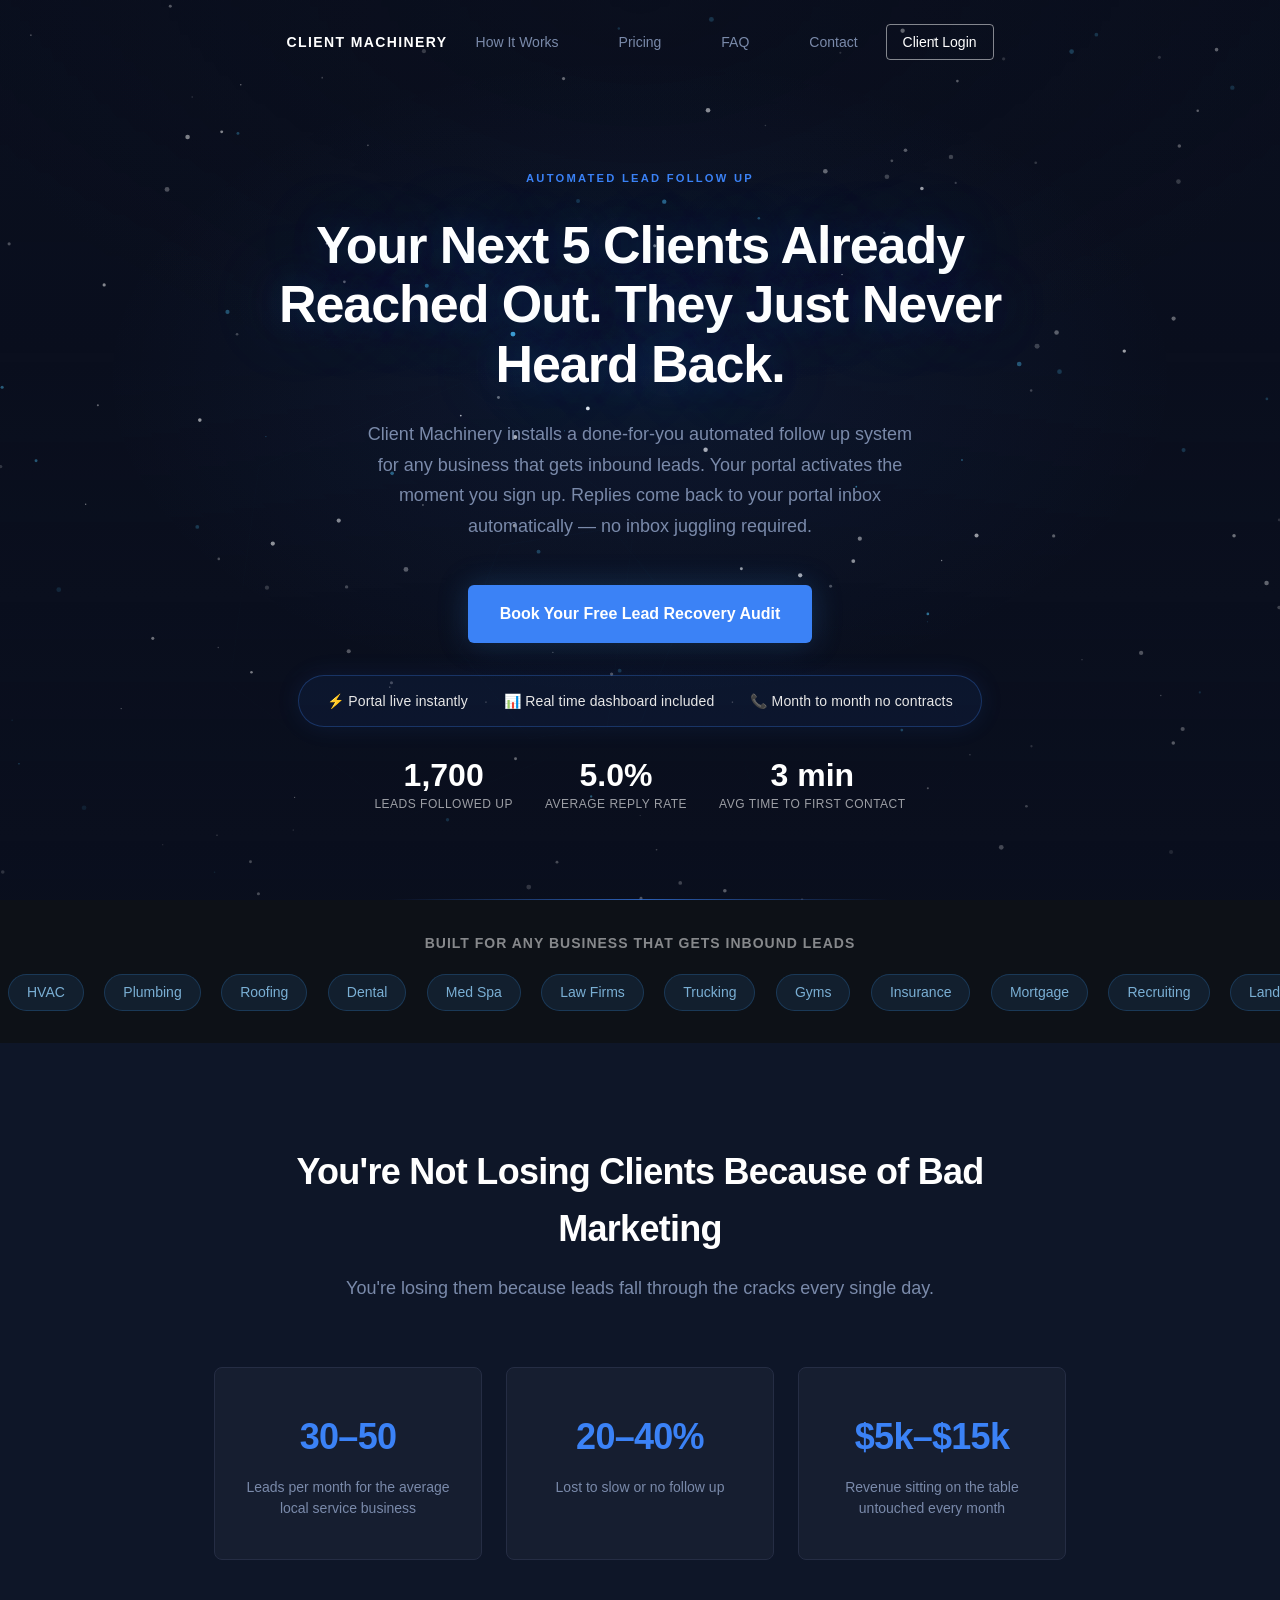
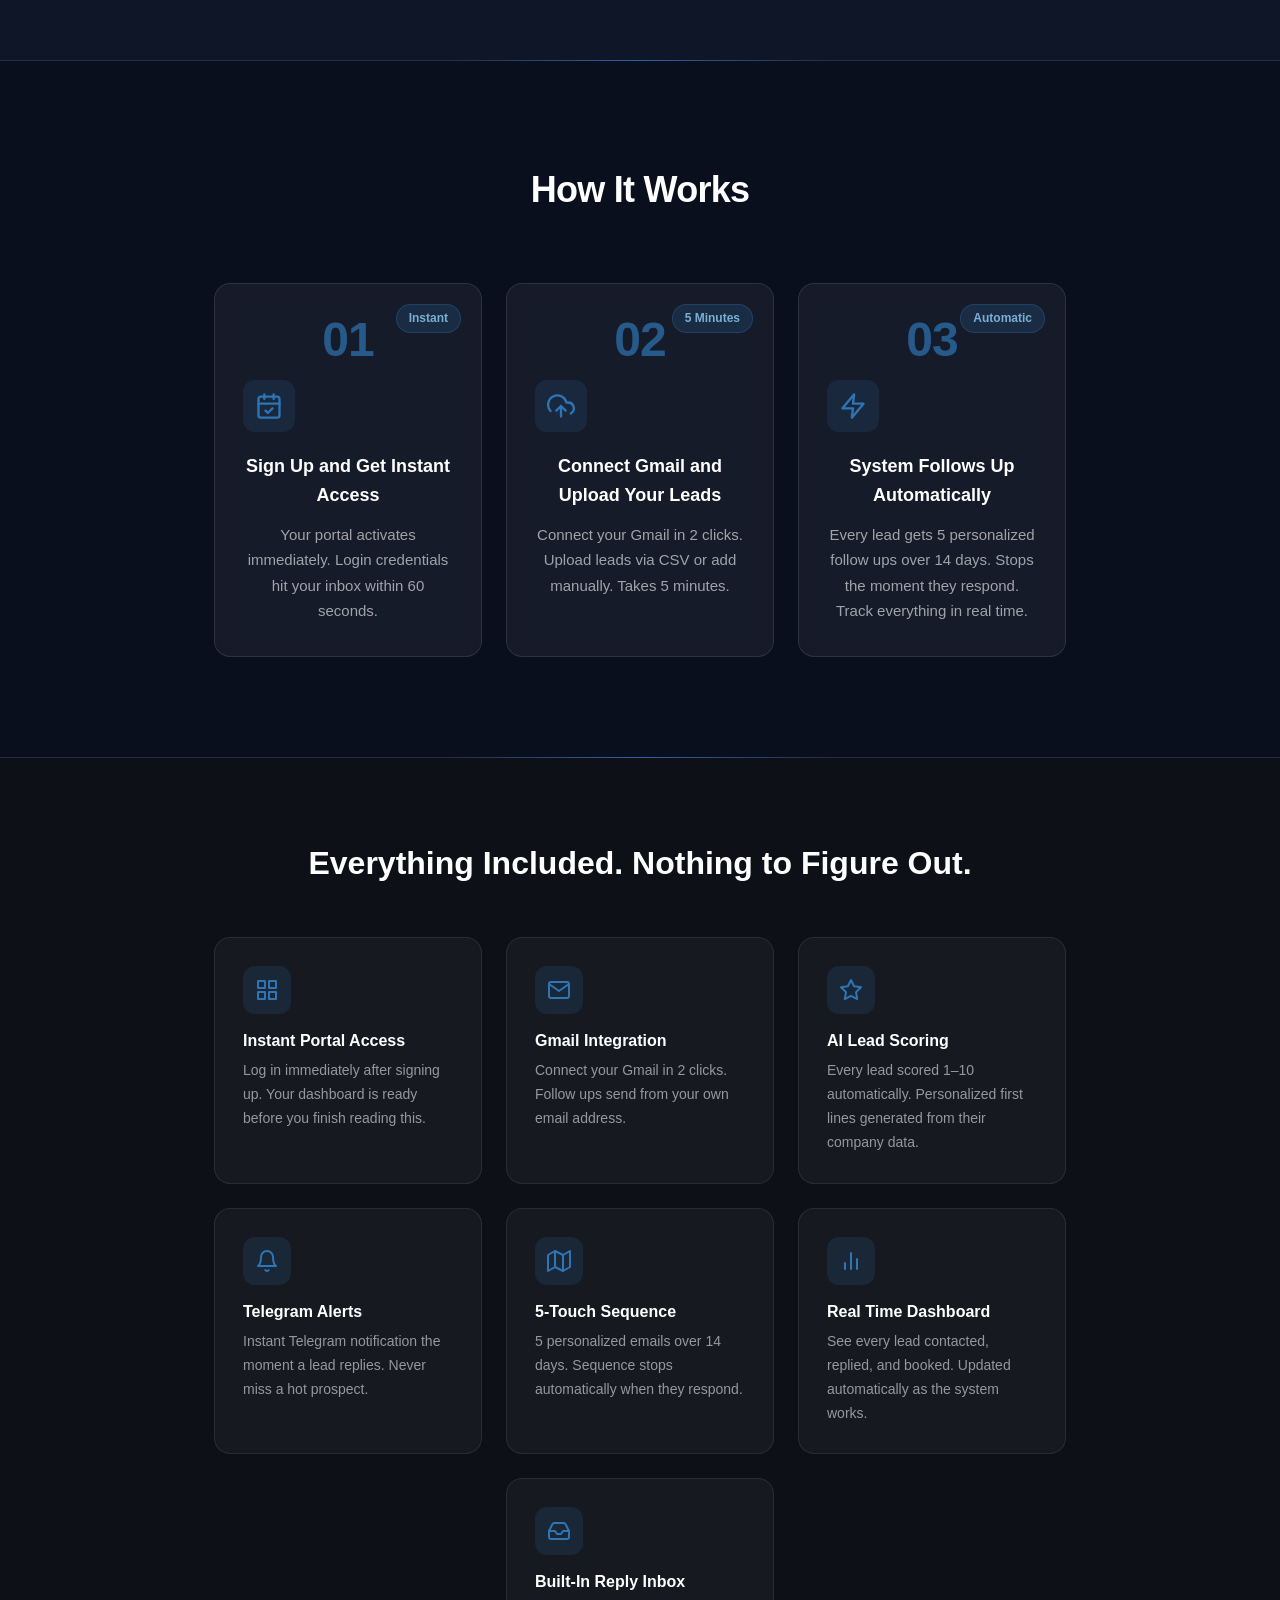
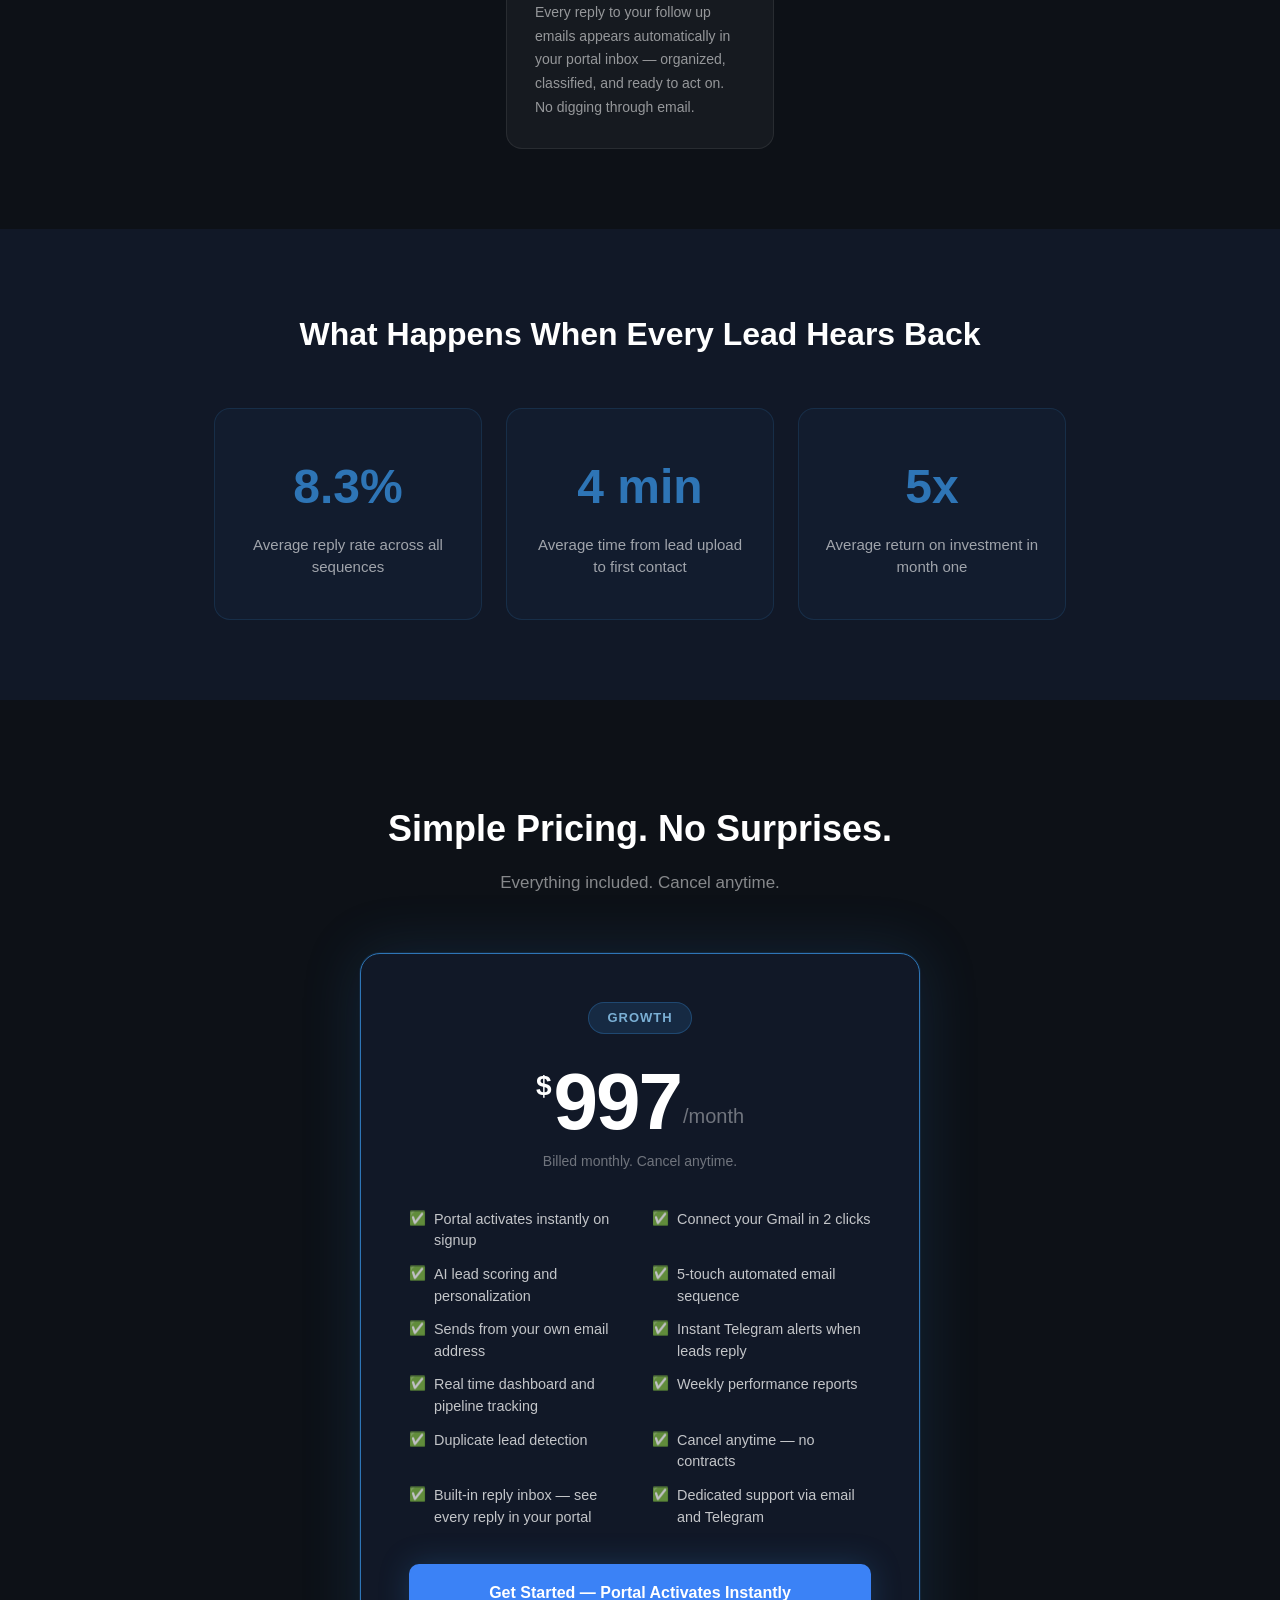
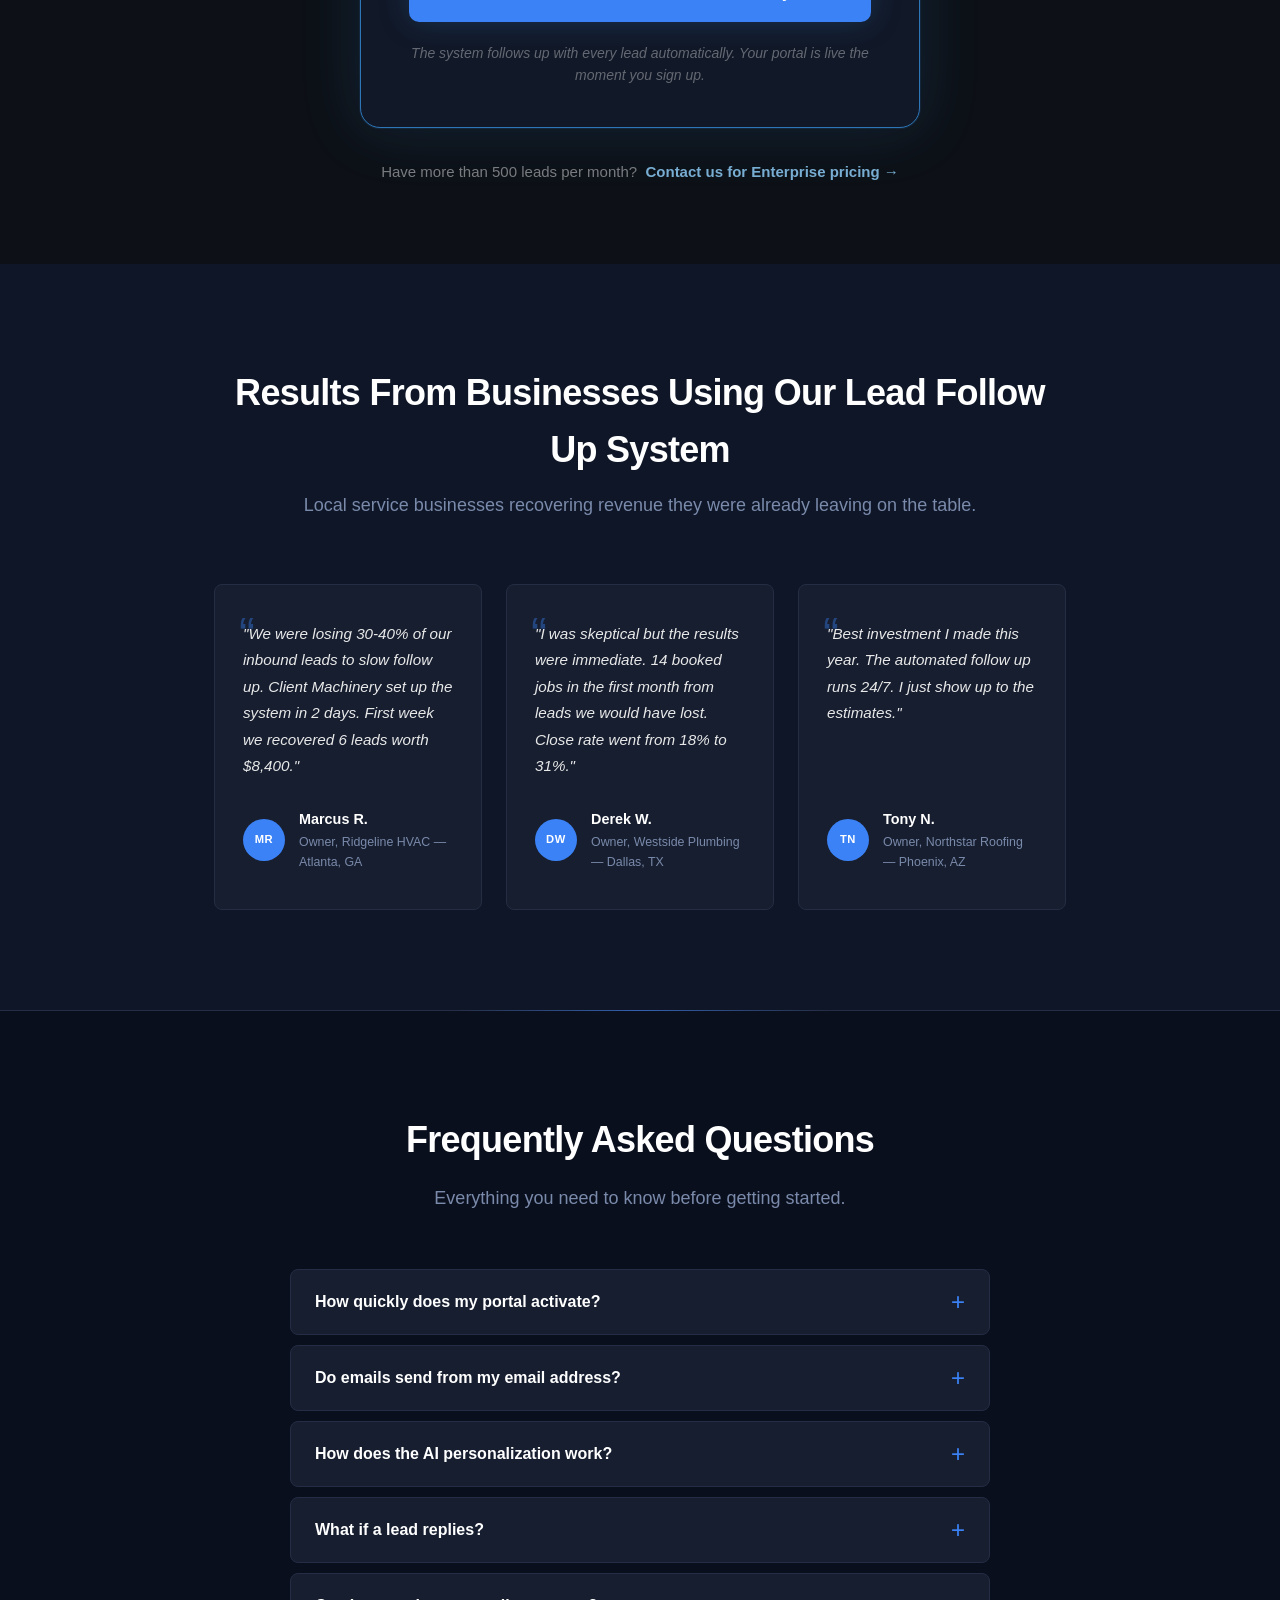
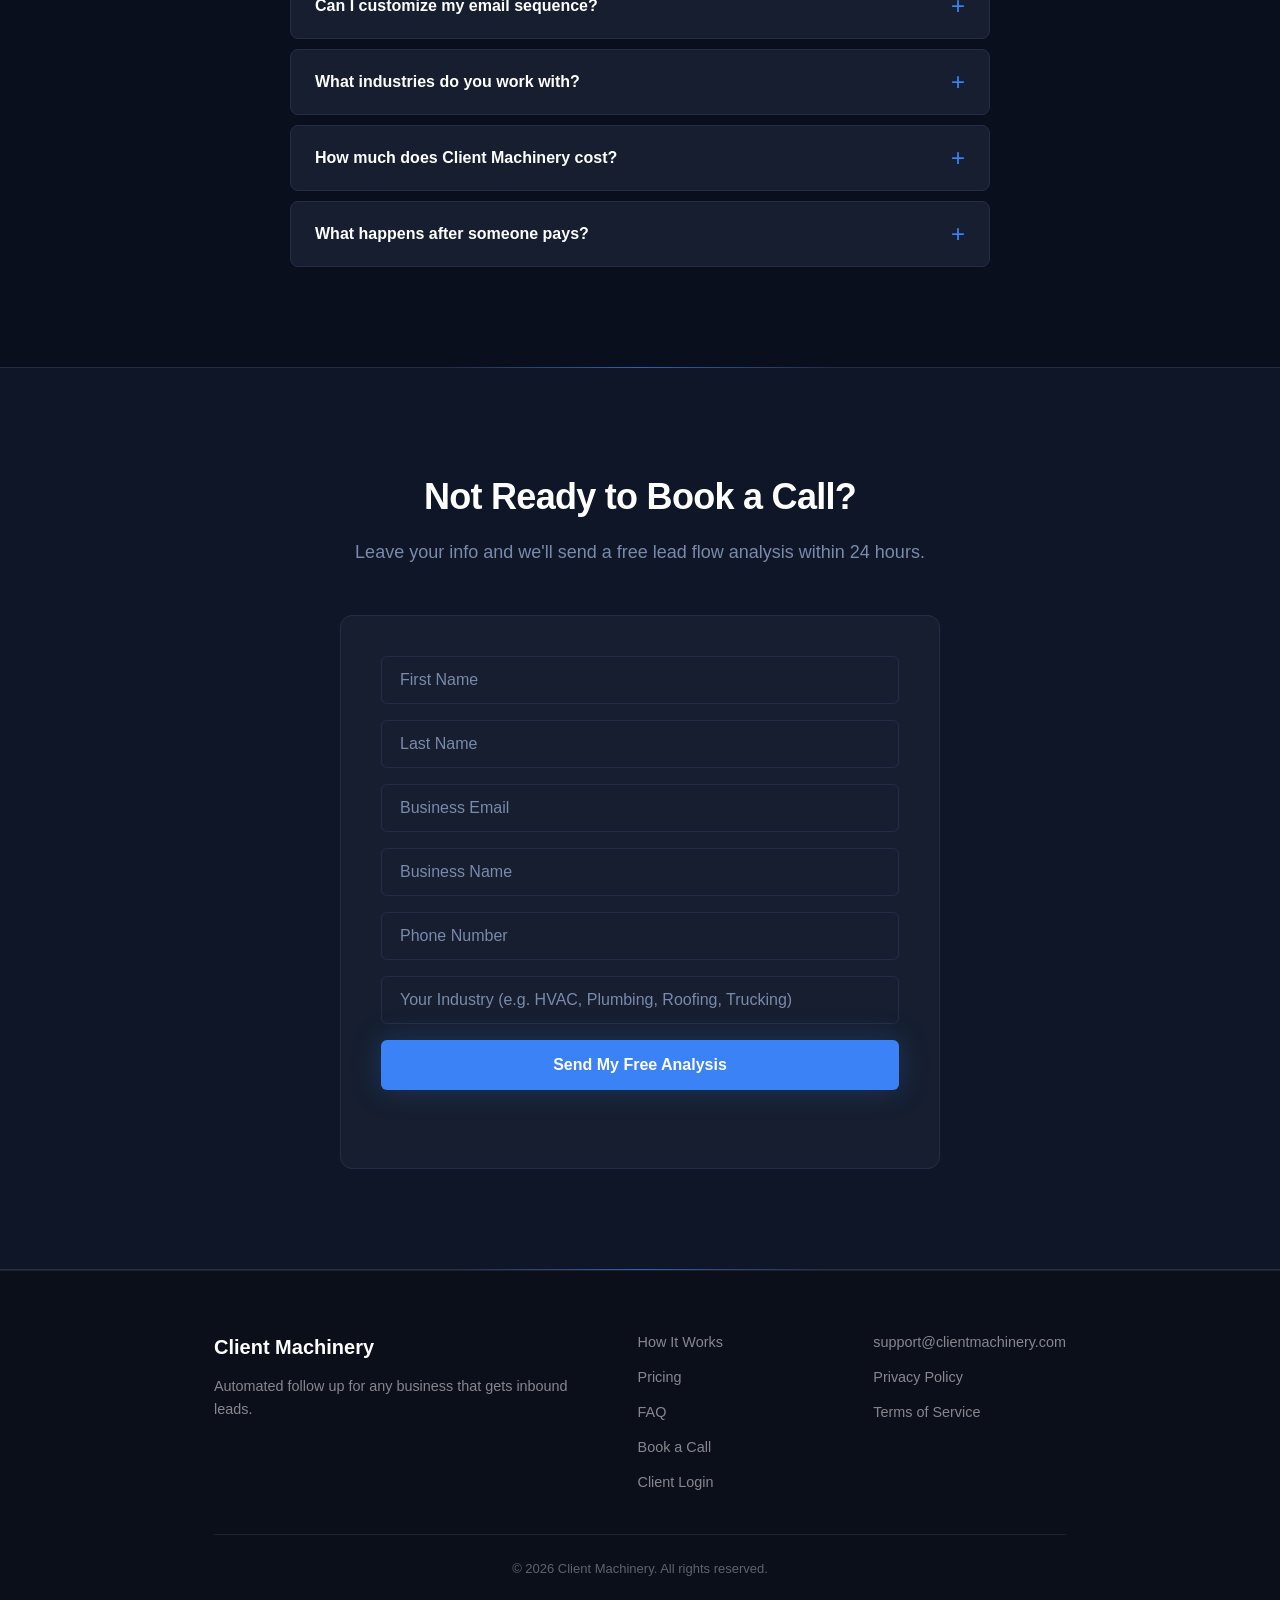
==== index.html @ e9e180f6 "Add portal inbox to homepage features" ====
<!DOCTYPE html>
<html lang="en">
<head>
    <meta charset="UTF-8">
    <meta name="viewport" content="width=device-width, initial-scale=1.0">
    <title>Client Machinery — Automated Lead Follow Up for Any Business</title>
    <meta name="description" content="Your next clients already reached out. They just never heard back. Client Machinery installs automated follow up that contacts every lead and gives you a real time dashboard. Portal activates instantly.">

    <!-- Open Graph -->
    <meta property="og:title" content="Stop Losing Leads | Client Machinery">
    <meta property="og:description" content="Your next clients already reached out. They just never heard back. We install automated follow up that contacts every lead and gives you a real time dashboard to track results.">
    <meta property="og:type" content="website">
    <meta property="og:url" content="https://clientmachinery.com">
    <meta property="og:image" content="https://clientmachinery.com/images/og-image.jpg">

    <!-- Twitter Card -->
    <meta name="twitter:card" content="summary_large_image">
    <meta name="twitter:title" content="Stop Losing Leads | Client Machinery">
    <meta name="twitter:description" content="Your next clients already reached out. They just never heard back. Automated follow up system with real time dashboard. Portal live instantly.">

    <!-- Google tag (gtag.js) -->
    <script async src="https://www.googletagmanager.com/gtag/js?id=G-2QRNZY3D98"></script>
    <script>
      window.dataLayer = window.dataLayer || [];
      function gtag(){dataLayer.push(arguments);}
      gtag('js', new Date());
      gtag('config', 'G-2QRNZY3D98');
    </script>

    <!-- Canonical -->
    <link rel="canonical" href="https://clientmachinery.com">
    <meta name="keywords" content="automated lead follow up, gmail integration, telegram alerts, 5-touch email sequence, lead follow up automation, missed leads recovery, automated lead response, small business automation, HVAC lead follow up, dental lead follow up, law firm lead follow up, trucking lead management, done for you automation">
    <meta name="author" content="Client Machinery">
    <meta name="robots" content="index, follow">

    <!-- Performance -->
    <link rel="preconnect" href="https://fonts.googleapis.com">
    <link rel="dns-prefetch" href="https://www.googletagmanager.com">
    <meta name="theme-color" content="#1E3A5F">

    <link rel="stylesheet" href="css/style.css">
    <meta name="msvalidate.01" content="82C1C898D32EE2C1C20B52DD4D81F81C" />

    <!-- Organization Structured Data -->
    <script type="application/ld+json">
    {
      "@context": "https://schema.org",
      "@type": "Organization",
      "name": "Client Machinery",
      "url": "https://clientmachinery.com",
      "logo": "https://clientmachinery.com/images/logo.png",
      "description": "Done-for-you automated lead follow up system for any business that gets inbound leads. Portal live instantly when you sign up.",
      "contactPoint": {
        "@type": "ContactPoint",
        "email": "support@clientmachinery.com",
        "contactType": "customer service"
      },
      "sameAs": [
        "https://www.linkedin.com/company/clientmachinery"
      ],
      "offers": {
        "@type": "Offer",
        "name": "Automated Lead Follow Up System",
        "price": "997",
        "priceCurrency": "USD",
        "priceSpecification": {
          "@type": "UnitPriceSpecification",
          "price": "997",
          "priceCurrency": "USD",
          "unitCode": "MON"
        }
      }
    }
    </script>

    <!-- FAQ Structured Data -->
    <script type="application/ld+json">
    {
      "@context": "https://schema.org",
      "@type": "FAQPage",
      "mainEntity": [
        {
          "@type": "Question",
          "name": "How quickly does my portal activate?",
          "acceptedAnswer": {
            "@type": "Answer",
            "text": "Instantly. The moment payment confirms your portal is created, your Google Sheet is set up, and your login credentials are emailed to you. Most clients are uploading their first leads within 10 minutes of signing up."
          }
        },
        {
          "@type": "Question",
          "name": "Do emails send from my email address?",
          "acceptedAnswer": {
            "@type": "Answer",
            "text": "Yes. Connect your Gmail in your portal settings in about 2 clicks. From that point all follow up emails send from your own address and replies come directly to you."
          }
        },
        {
          "@type": "Question",
          "name": "How does the AI personalization work?",
          "acceptedAnswer": {
            "@type": "Answer",
            "text": "When you upload leads our AI scores each one 1-10 based on how likely they are to need your service, generates a personalized pain point, and writes a custom opening line for their email based on their company data."
          }
        },
        {
          "@type": "Question",
          "name": "What if a lead replies?",
          "acceptedAnswer": {
            "@type": "Answer",
            "text": "The sequence stops automatically the moment they respond. You get an instant Telegram alert with their reply. No lead gets followed up after responding."
          }
        },
        {
          "@type": "Question",
          "name": "Can I customize my email sequence?",
          "acceptedAnswer": {
            "@type": "Answer",
            "text": "Yes. In your portal under My Sequence you can edit the subject line and body of any of your 5 emails. Changes take effect on the next scheduled send."
          }
        },
        {
          "@type": "Question",
          "name": "What industries do you work with?",
          "acceptedAnswer": {
            "@type": "Answer",
            "text": "Any business that gets inbound leads including HVAC, plumbing, roofing, dental, med spa, personal injury law, trucking, gyms, mortgage brokers, insurance agencies, and recruiting firms."
          }
        },
        {
          "@type": "Question",
          "name": "How much does Client Machinery cost?",
          "acceptedAnswer": {
            "@type": "Answer",
            "text": "$997 per month. Month to month, no contracts."
          }
        },
        {
          "@type": "Question",
          "name": "What happens after someone pays?",
          "acceptedAnswer": {
            "@type": "Answer",
            "text": "Your portal activates instantly. You receive login credentials by email immediately. Upload your leads and the automated follow up sequence starts within minutes."
          }
        }
      ]
    }
    </script>
</head>
<body>

    <!-- Hero -->
    <section class="hero">
        <nav class="nav">
            <div class="nav-logo">Client Machinery</div>
            <div class="nav-links" id="nav-links">
                <a href="#how-it-works" class="nav-link">How It Works</a>
                <a href="#pricing" class="nav-link">Pricing</a>
                <a href="#faq" class="nav-link">FAQ</a>
                <a href="#contact" class="nav-link">Contact</a>
            </div>
            <div class="nav-actions">
                <a href="/portal" class="btn-ghost-nav">Client Login</a>
                <button class="hamburger" id="hamburger" aria-label="Open navigation menu">
                    <span></span>
                    <span></span>
                    <span></span>
                </button>
            </div>
        </nav>

        <!-- Mobile overlay -->
        <div class="mobile-overlay" id="mobile-overlay" aria-hidden="true">
            <button class="mobile-overlay-close" id="mobile-overlay-close" aria-label="Close navigation">✕</button>
            <nav class="mobile-overlay-nav">
                <a href="#how-it-works" class="mobile-overlay-link">How It Works</a>
                <a href="#pricing" class="mobile-overlay-link">Pricing</a>
                <a href="#faq" class="mobile-overlay-link">FAQ</a>
                <a href="#contact" class="mobile-overlay-link">Contact</a>
            </nav>
            <a href="/portal" class="btn-primary mobile-overlay-cta">Client Login</a>
        </div>
        <div class="hero-content">
            <p class="eyebrow">AUTOMATED LEAD FOLLOW UP</p>
            <h1>Your Next 5 Clients Already Reached Out. They Just Never Heard Back.</h1>
            <p class="subheadline">Client Machinery installs a done-for-you automated follow up system for any business that gets inbound leads. Your portal activates the moment you sign up. Replies come back to your portal inbox automatically — no inbox juggling required.</p>
            <div class="hero-cta">
                <a href="https://calendly.com/donald-clientmachinery/30min" class="btn-primary" target="_blank" rel="noopener">Book Your Free Lead Recovery Audit</a>
            </div>
            <div class="trust-bar">
                <span>⚡ Portal live instantly</span>
                <span class="trust-divider">·</span>
                <span>📊 Real time dashboard included</span>
                <span class="trust-divider">·</span>
                <span>📞 Month to month no contracts</span>
            </div>
            <div class="hero-counters">
                <div class="hero-counter">
                    <div class="counter-number" data-target="2847" id="ctr-leads">0</div>
                    <div class="counter-label">Leads Followed Up</div>
                </div>
                <div class="hero-counter">
                    <div class="counter-number" id="ctr-rate">0%</div>
                    <div class="counter-label">Average Reply Rate</div>
                </div>
                <div class="hero-counter">
                    <div class="counter-number" id="ctr-time">0 min</div>
                    <div class="counter-label">Avg Time to First Contact</div>
                </div>
            </div>
        </div>
    </section>

    <!-- Industry Marquee -->
    <section class="industry-marquee fade-in-section">
        <div class="marquee-title">Built for Any Business That Gets Inbound Leads</div>
        <div class="marquee-track">
            <div class="marquee-content">
                <span class="industry-pill">HVAC</span>
                <span class="industry-pill">Plumbing</span>
                <span class="industry-pill">Roofing</span>
                <span class="industry-pill">Dental</span>
                <span class="industry-pill">Med Spa</span>
                <span class="industry-pill">Law Firms</span>
                <span class="industry-pill">Trucking</span>
                <span class="industry-pill">Gyms</span>
                <span class="industry-pill">Insurance</span>
                <span class="industry-pill">Mortgage</span>
                <span class="industry-pill">Recruiting</span>
                <span class="industry-pill">Landscaping</span>
                <span class="industry-pill">HVAC</span>
                <span class="industry-pill">Plumbing</span>
                <span class="industry-pill">Roofing</span>
                <span class="industry-pill">Dental</span>
                <span class="industry-pill">Med Spa</span>
                <span class="industry-pill">Law Firms</span>
                <span class="industry-pill">Trucking</span>
                <span class="industry-pill">Gyms</span>
                <span class="industry-pill">Insurance</span>
                <span class="industry-pill">Mortgage</span>
                <span class="industry-pill">Recruiting</span>
                <span class="industry-pill">Landscaping</span>
            </div>
        </div>
    </section>

    <!-- Problem -->
    <section class="problem">
        <div class="container">
            <h2>You're Not Losing Clients Because of Bad Marketing</h2>
            <p class="section-sub">You're losing them because leads fall through the cracks every single day.</p>
            <div class="stats-grid">
                <div class="stat">
                    <span class="stat-number">30–50</span>
                    <span class="stat-label">Leads per month for the average local service business</span>
                </div>
                <div class="stat">
                    <span class="stat-number">20–40%</span>
                    <span class="stat-label">Lost to slow or no follow up</span>
                </div>
                <div class="stat">
                    <span class="stat-number">$5k–$15k</span>
                    <span class="stat-label">Revenue sitting on the table untouched every month</span>
                </div>
            </div>
        </div>
    </section>

    <!-- How It Works -->
    <section class="how-it-works fade-in-section" id="how-it-works">
        <div class="container">
            <h2>How It Works</h2>
            <div class="steps-grid">
                <div class="step-card">
                    <div class="step-badge">Instant</div>
                    <div class="step-number">01</div>
                    <div class="step-icon">
                        <svg xmlns="http://www.w3.org/2000/svg" width="28" height="28" viewBox="0 0 24 24" fill="none" stroke="currentColor" stroke-width="2" stroke-linecap="round" stroke-linejoin="round"><rect x="3" y="4" width="18" height="18" rx="2" ry="2"/><line x1="16" y1="2" x2="16" y2="6"/><line x1="8" y1="2" x2="8" y2="6"/><line x1="3" y1="10" x2="21" y2="10"/><polyline points="9 16 11 18 15 14"/></svg>
                    </div>
                    <h3>Sign Up and Get Instant Access</h3>
                    <p>Your portal activates immediately. Login credentials hit your inbox within 60 seconds.</p>
                </div>
                <div class="step-card">
                    <div class="step-badge">5 Minutes</div>
                    <div class="step-number">02</div>
                    <div class="step-icon">
                        <svg xmlns="http://www.w3.org/2000/svg" width="28" height="28" viewBox="0 0 24 24" fill="none" stroke="currentColor" stroke-width="2" stroke-linecap="round" stroke-linejoin="round"><polyline points="16 16 12 12 8 16"/><line x1="12" y1="12" x2="12" y2="21"/><path d="M20.39 18.39A5 5 0 0 0 18 9h-1.26A8 8 0 1 0 3 16.3"/></svg>
                    </div>
                    <h3>Connect Gmail and Upload Your Leads</h3>
                    <p>Connect your Gmail in 2 clicks. Upload leads via CSV or add manually. Takes 5 minutes.</p>
                </div>
                <div class="step-card">
                    <div class="step-badge">Automatic</div>
                    <div class="step-number">03</div>
                    <div class="step-icon">
                        <svg xmlns="http://www.w3.org/2000/svg" width="28" height="28" viewBox="0 0 24 24" fill="none" stroke="currentColor" stroke-width="2" stroke-linecap="round" stroke-linejoin="round"><polygon points="13 2 3 14 12 14 11 22 21 10 12 10 13 2"/></svg>
                    </div>
                    <h3>System Follows Up Automatically</h3>
                    <p>Every lead gets 5 personalized follow ups over 14 days. Stops the moment they respond. Track everything in real time.</p>
                </div>
            </div>
        </div>
    </section>

    <!-- Features -->
    <section class="features-section fade-in-section" id="features">
        <div class="container">
            <h2>Everything Included. Nothing to Figure Out.</h2>
            <div class="features-grid">
                <div class="feature-card">
                    <div class="feature-icon">
                        <svg xmlns="http://www.w3.org/2000/svg" width="24" height="24" viewBox="0 0 24 24" fill="none" stroke="currentColor" stroke-width="2" stroke-linecap="round" stroke-linejoin="round"><rect x="3" y="3" width="7" height="7"/><rect x="14" y="3" width="7" height="7"/><rect x="14" y="14" width="7" height="7"/><rect x="3" y="14" width="7" height="7"/></svg>
                    </div>
                    <h3>Instant Portal Access</h3>
                    <p>Log in immediately after signing up. Your dashboard is ready before you finish reading this.</p>
                </div>
                <div class="feature-card">
                    <div class="feature-icon">
                        <svg xmlns="http://www.w3.org/2000/svg" width="24" height="24" viewBox="0 0 24 24" fill="none" stroke="currentColor" stroke-width="2" stroke-linecap="round" stroke-linejoin="round"><path d="M4 4h16c1.1 0 2 .9 2 2v12c0 1.1-.9 2-2 2H4c-1.1 0-2-.9-2-2V6c0-1.1.9-2 2-2z"/><polyline points="22,6 12,13 2,6"/></svg>
                    </div>
                    <h3>Gmail Integration</h3>
                    <p>Connect your Gmail in 2 clicks. Follow ups send from your own email address.</p>
                </div>
                <div class="feature-card">
                    <div class="feature-icon">
                        <svg xmlns="http://www.w3.org/2000/svg" width="24" height="24" viewBox="0 0 24 24" fill="none" stroke="currentColor" stroke-width="2" stroke-linecap="round" stroke-linejoin="round"><polygon points="12 2 15.09 8.26 22 9.27 17 14.14 18.18 21.02 12 17.77 5.82 21.02 7 14.14 2 9.27 8.91 8.26 12 2"/></svg>
                    </div>
                    <h3>AI Lead Scoring</h3>
                    <p>Every lead scored 1–10 automatically. Personalized first lines generated from their company data.</p>
                </div>
                <div class="feature-card">
                    <div class="feature-icon">
                        <svg xmlns="http://www.w3.org/2000/svg" width="24" height="24" viewBox="0 0 24 24" fill="none" stroke="currentColor" stroke-width="2" stroke-linecap="round" stroke-linejoin="round"><path d="M18 8A6 6 0 0 0 6 8c0 7-3 9-3 9h18s-3-2-3-9"/><path d="M13.73 21a2 2 0 0 1-3.46 0"/></svg>
                    </div>
                    <h3>Telegram Alerts</h3>
                    <p>Instant Telegram notification the moment a lead replies. Never miss a hot prospect.</p>
                </div>
                <div class="feature-card">
                    <div class="feature-icon">
                        <svg xmlns="http://www.w3.org/2000/svg" width="24" height="24" viewBox="0 0 24 24" fill="none" stroke="currentColor" stroke-width="2" stroke-linecap="round" stroke-linejoin="round"><polygon points="1 6 1 22 8 18 16 22 23 18 23 2 16 6 8 2 1 6"/><line x1="8" y1="2" x2="8" y2="18"/><line x1="16" y1="6" x2="16" y2="22"/></svg>
                    </div>
                    <h3>5-Touch Sequence</h3>
                    <p>5 personalized emails over 14 days. Sequence stops automatically when they respond.</p>
                </div>
                <div class="feature-card">
                    <div class="feature-icon">
                        <svg xmlns="http://www.w3.org/2000/svg" width="24" height="24" viewBox="0 0 24 24" fill="none" stroke="currentColor" stroke-width="2" stroke-linecap="round" stroke-linejoin="round"><line x1="18" y1="20" x2="18" y2="10"/><line x1="12" y1="20" x2="12" y2="4"/><line x1="6" y1="20" x2="6" y2="14"/></svg>
                    </div>
                    <h3>Real Time Dashboard</h3>
                    <p>See every lead contacted, replied, and booked. Updated automatically as the system works.</p>
                </div>
                <div class="feature-card">
                    <div class="feature-icon">
                        <svg xmlns="http://www.w3.org/2000/svg" width="24" height="24" viewBox="0 0 24 24" fill="none" stroke="currentColor" stroke-width="2" stroke-linecap="round" stroke-linejoin="round"><polyline points="22 12 16 12 14 15 10 15 8 12 2 12"/><path d="M5.45 5.11L2 12v6a2 2 0 0 0 2 2h16a2 2 0 0 0 2-2v-6l-3.45-6.89A2 2 0 0 0 16.76 4H7.24a2 2 0 0 0-1.79 1.11z"/></svg>
                    </div>
                    <h3>Built-In Reply Inbox</h3>
                    <p>Every reply to your follow up emails appears automatically in your portal inbox — organized, classified, and ready to act on. No digging through email.</p>
                </div>
            </div>
        </div>
    </section>

    <!-- Results -->
    <section class="results-section fade-in-section">
        <div class="container">
            <h2>What Happens When Every Lead Hears Back</h2>
            <div class="results-grid">
                <div class="result-card">
                    <div class="result-number">8.3%</div>
                    <div class="result-label">Average reply rate across all sequences</div>
                </div>
                <div class="result-card">
                    <div class="result-number">4 min</div>
                    <div class="result-label">Average time from lead upload to first contact</div>
                </div>
                <div class="result-card">
                    <div class="result-number">5x</div>
                    <div class="result-label">Average return on investment in month one</div>
                </div>
            </div>
        </div>
    </section>

    <!-- Pricing -->
    <section class="pricing-section" id="pricing">
        <div class="container">
            <div class="pricing-header">
                <h2>Simple Pricing. No Surprises.</h2>
                <p class="pricing-subtitle">Everything included. Cancel anytime.</p>
            </div>

            <div class="pricing-card-wrap">
                <div class="pricing-card-new">
                    <div class="pricing-plan-badge">Growth</div>

                    <div class="pricing-price-row">
                        <span class="pricing-dollar">$</span>
                        <span class="pricing-amount">997</span>
                        <span class="pricing-period">/month</span>
                    </div>
                    <p class="pricing-billing">Billed monthly. Cancel anytime.</p>

                    <ul class="pricing-features-grid">
                        <li><span class="pf-check">✅</span> Portal activates instantly on signup</li>
                        <li><span class="pf-check">✅</span> Connect your Gmail in 2 clicks</li>
                        <li><span class="pf-check">✅</span> AI lead scoring and personalization</li>
                        <li><span class="pf-check">✅</span> 5-touch automated email sequence</li>
                        <li><span class="pf-check">✅</span> Sends from your own email address</li>
                        <li><span class="pf-check">✅</span> Instant Telegram alerts when leads reply</li>
                        <li><span class="pf-check">✅</span> Real time dashboard and pipeline tracking</li>
                        <li><span class="pf-check">✅</span> Weekly performance reports</li>
                        <li><span class="pf-check">✅</span> Duplicate lead detection</li>
                        <li><span class="pf-check">✅</span> Cancel anytime — no contracts</li>
                        <li><span class="pf-check">✅</span> Built-in reply inbox — see every reply in your portal</li>
                        <li><span class="pf-check">✅</span> Dedicated support via email and Telegram</li>
                    </ul>

                    <a href="https://buy.stripe.com/28E5kx0701PR76k3Ks8EM02" class="btn-primary pricing-cta" target="_blank" rel="noopener">
                        Get Started — Portal Activates Instantly
                    </a>

                    <p class="pricing-guarantee">The system follows up with every lead automatically.
Your portal is live the moment you sign up.</p>
                </div>
            </div>

            <p class="pricing-enterprise">
                Have more than 500 leads per month?&nbsp;
                <a href="mailto:support@clientmachinery.com">Contact us for Enterprise pricing &rarr;</a>
            </p>
        </div>
    </section>

    <!-- Social Proof -->
    <section class="testimonials">
        <div class="container">
            <h2>Results From Businesses Using Our Lead Follow Up System</h2>
            <p class="section-sub">Local service businesses recovering revenue they were already leaving on the table.</p>
            <div class="testimonial-grid">
                <div class="testimonial">
                    <p class="testimonial-quote">"We were losing 30-40% of our inbound leads to slow follow up. Client Machinery set up the system in 2 days. First week we recovered 6 leads worth $8,400."</p>
                    <div class="testimonial-author">
                        <div class="testimonial-avatar">MR</div>
                        <div>
                            <p class="testimonial-name">Marcus R.</p>
                            <p class="testimonial-biz">Owner, Ridgeline HVAC — Atlanta, GA</p>
                        </div>
                    </div>
                </div>
                <div class="testimonial">
                    <p class="testimonial-quote">"I was skeptical but the results were immediate. 14 booked jobs in the first month from leads we would have lost. Close rate went from 18% to 31%."</p>
                    <div class="testimonial-author">
                        <div class="testimonial-avatar">DW</div>
                        <div>
                            <p class="testimonial-name">Derek W.</p>
                            <p class="testimonial-biz">Owner, Westside Plumbing — Dallas, TX</p>
                        </div>
                    </div>
                </div>
                <div class="testimonial">
                    <p class="testimonial-quote">"Best investment I made this year. The automated follow up runs 24/7. I just show up to the estimates."</p>
                    <div class="testimonial-author">
                        <div class="testimonial-avatar">TN</div>
                        <div>
                            <p class="testimonial-name">Tony N.</p>
                            <p class="testimonial-biz">Owner, Northstar Roofing — Phoenix, AZ</p>
                        </div>
                    </div>
                </div>
            </div>
        </div>
    </section>

    <!-- FAQ -->
    <section class="faq" id="faq">
        <div class="container">
            <h2>Frequently Asked Questions</h2>
            <p class="section-sub">Everything you need to know before getting started.</p>
            <div class="faq-list">

                <div class="faq-item">
                    <button class="faq-question" aria-expanded="false">
                        How quickly does my portal activate?
                        <span class="faq-icon">+</span>
                    </button>
                    <div class="faq-answer">
                        <p>Instantly. The moment payment confirms your portal is created, your Google Sheet is set up, and your login credentials are emailed to you. Most clients are uploading their first leads within 10 minutes of signing up.</p>
                    </div>
                </div>

                <div class="faq-item">
                    <button class="faq-question" aria-expanded="false">
                        Do emails send from my email address?
                        <span class="faq-icon">+</span>
                    </button>
                    <div class="faq-answer">
                        <p>Yes. Connect your Gmail in your portal settings in about 2 clicks. From that point all follow up emails send from your own address and replies come directly to you.</p>
                    </div>
                </div>

                <div class="faq-item">
                    <button class="faq-question" aria-expanded="false">
                        How does the AI personalization work?
                        <span class="faq-icon">+</span>
                    </button>
                    <div class="faq-answer">
                        <p>When you upload leads our AI scores each one 1-10 based on how likely they are to need your service, generates a personalized pain point, and writes a custom opening line for their email based on their company data.</p>
                    </div>
                </div>

                <div class="faq-item">
                    <button class="faq-question" aria-expanded="false">
                        What if a lead replies?
                        <span class="faq-icon">+</span>
                    </button>
                    <div class="faq-answer">
                        <p>The sequence stops automatically the moment they respond. You get an instant Telegram alert with their reply. No lead gets followed up after responding.</p>
                    </div>
                </div>

                <div class="faq-item">
                    <button class="faq-question" aria-expanded="false">
                        Can I customize my email sequence?
                        <span class="faq-icon">+</span>
                    </button>
                    <div class="faq-answer">
                        <p>Yes. In your portal under My Sequence you can edit the subject line and body of any of your 5 emails. Changes take effect on the next scheduled send.</p>
                    </div>
                </div>

                <div class="faq-item">
                    <button class="faq-question" aria-expanded="false">
                        What industries do you work with?
                        <span class="faq-icon">+</span>
                    </button>
                    <div class="faq-answer">
                        <p>Any business that gets inbound leads including HVAC, plumbing, roofing, dental, med spa, personal injury law, trucking, gyms, mortgage brokers, insurance agencies, and recruiting firms.</p>
                    </div>
                </div>

                <div class="faq-item">
                    <button class="faq-question" aria-expanded="false">
                        How much does Client Machinery cost?
                        <span class="faq-icon">+</span>
                    </button>
                    <div class="faq-answer">
                        <p>$997 per month. Month to month, no contracts.</p>
                    </div>
                </div>

                <div class="faq-item">
                    <button class="faq-question" aria-expanded="false">
                        What happens after someone pays?
                        <span class="faq-icon">+</span>
                    </button>
                    <div class="faq-answer">
                        <p>Your portal activates instantly. You receive login credentials by email immediately. Upload your leads and the automated follow up sequence starts within minutes.</p>
                    </div>
                </div>

            </div>
        </div>
    </section>

    <!-- Lead Capture Form -->
    <section class="contact">
        <div class="container">
            <h2>Not Ready to Book a Call?</h2>
            <p class="section-sub">Leave your info and we'll send a free lead flow analysis within 24 hours.</p>
            <div class="form-wrapper">
                <form id="lead-form">
                    <input type="text" name="first_name" placeholder="First Name" required>
                    <input type="text" name="last_name" placeholder="Last Name" required>
                    <input type="email" name="email" placeholder="Business Email" required>
                    <input type="text" name="company" placeholder="Business Name" required>
                    <input type="tel" name="phone" placeholder="Phone Number">
                    <input type="text" name="niche" placeholder="Your Industry (e.g. HVAC, Plumbing, Roofing, Trucking)">
                    <button type="submit" class="btn-primary">Send My Free Analysis</button>
                </form>
                <div id="form-message" class="form-message"></div>
            </div>
        </div>
    </section>

    <!-- Industry-Specific SEO Content -->
    <section class="industries-seo" style="display:none" aria-hidden="true">
        <h2>Automated Lead Follow Up for HVAC Companies</h2>
        <p>HVAC businesses lose thousands in revenue every month to slow follow up. Our automated system contacts every inbound lead within minutes and follows up 5 times over 14 days.</p>

        <h2>Automated Lead Follow Up for Dental Practices</h2>
        <p>Dental practices with automated follow up convert 30% more new patient inquiries into booked appointments. Client Machinery installs the system and gives you a real time dashboard.</p>

        <h2>Automated Lead Follow Up for Personal Injury Law Firms</h2>
        <p>Personal injury attorneys who follow up within the first hour convert 7x more case inquiries. Our done-for-you system makes that happen automatically for every lead.</p>

        <h2>Automated Lead Follow Up for Trucking Companies</h2>
        <p>Trucking and freight operations lose quote requests every day to competitors who respond faster. Client Machinery automates your follow up so no shipper inquiry goes unanswered.</p>

        <h2>Automated Lead Follow Up for Med Spas</h2>
        <p>Med spas and aesthetic practices that follow up on consultation requests within 5 minutes book 80% more appointments. Our system makes instant follow up automatic.</p>

        <h2>Automated Lead Follow Up for Plumbing Companies</h2>
        <p>Plumbing businesses that respond to inbound leads within the hour win significantly more jobs. Client Machinery installs automated follow up so every lead hears back immediately.</p>
    </section>

    <!-- Footer -->
    <footer class="site-footer" id="contact">
        <div class="container">
            <div class="footer-grid">
                <div class="footer-brand">
                    <div class="footer-logo">Client Machinery</div>
                    <p class="footer-tagline">Automated follow up for any business that gets inbound leads.</p>
                </div>
                <div class="footer-links">
                    <a href="#how-it-works">How It Works</a>
                    <a href="#pricing">Pricing</a>
                    <a href="#faq">FAQ</a>
                    <a href="https://calendly.com/donald-clientmachinery/30min" target="_blank" rel="noopener">Book a Call</a>
                    <a href="/portal">Client Login</a>
                </div>
                <div class="footer-contact">
                    <a href="mailto:support@clientmachinery.com">support@clientmachinery.com</a>
                    <a href="/privacy">Privacy Policy</a>
                    <a href="/terms">Terms of Service</a>
                </div>
            </div>
            <div class="footer-bottom">
                <p>&copy; 2026 Client Machinery. All rights reserved.</p>
            </div>
        </div>
    </footer>

    <script src="js/main.js"></script>
    <script>
(function() {
    // Animate counters
    function animateCounter(el, target, suffix, duration) {
        var start = 0;
        var increment = target / (duration / 16);
        function step() {
            start += increment;
            if (start >= target) {
                el.textContent = target.toLocaleString() + suffix;
                return;
            }
            el.textContent = Math.floor(start).toLocaleString() + suffix;
            requestAnimationFrame(step);
        }
        requestAnimationFrame(step);
    }
    var observed = false;
    var observer = new IntersectionObserver(function(entries) {
        if (entries[0].isIntersecting && !observed) {
            observed = true;
            var leadsEl = document.getElementById('ctr-leads');
            var rateEl = document.getElementById('ctr-rate');
            var timeEl = document.getElementById('ctr-time');
            if (leadsEl) animateCounter(leadsEl, 2847, '', 1500);
            if (rateEl) {
                var r = 0, target = 8.3, dur = 1500;
                var inc = target / (dur / 16);
                (function step() {
                    r += inc;
                    if (r >= target) { rateEl.textContent = '8.3%'; return; }
                    rateEl.textContent = r.toFixed(1) + '%';
                    requestAnimationFrame(step);
                })();
            }
            if (timeEl) {
                var t = 0, tTarget = 4, tDur = 1000;
                var tInc = tTarget / (tDur / 16);
                (function step() {
                    t += tInc;
                    if (t >= tTarget) { timeEl.textContent = '4 min'; return; }
                    timeEl.textContent = Math.floor(t) + ' min';
                    requestAnimationFrame(step);
                })();
            }
        }
    }, { threshold: 0.3 });
    var heroCounters = document.querySelector('.hero-counters');
    if (heroCounters) observer.observe(heroCounters);

    // Fade in sections on scroll
    var fadeEls = document.querySelectorAll('.fade-in-section');
    var fadeObserver = new IntersectionObserver(function(entries) {
        entries.forEach(function(entry) {
            if (entry.isIntersecting) {
                entry.target.classList.add('visible');
                fadeObserver.unobserve(entry.target);
            }
        });
    }, { threshold: 0.1 });
    fadeEls.forEach(function(el) { fadeObserver.observe(el); });
}());
    </script>
</body>
</html>
---- css/style.css ----
/* ─── Reset & Variables ─── */
*, *::before, *::after {
    margin: 0;
    padding: 0;
    box-sizing: border-box;
}

:root {
    --black:        #0a0f1e;
    --dark:         #0e1628;
    --mid:          #161e30;
    --border:       #252d44;
    --white:        #ffffff;
    --off-white:    #e8e8e8;
    --muted:        #7a8aaa;
    --accent:       #3b82f6;
    --accent-hover: #2563eb;
    --success:      #10b981;
    --error:        #ef4444;
    --font: 'Inter', -apple-system, BlinkMacSystemFont, 'Segoe UI', sans-serif;
}

html { scroll-behavior: smooth; }

body {
    font-family: var(--font);
    background: var(--black);
    color: var(--white);
    line-height: 1.6;
}

/* ─── Canvas ─── */
#bg-canvas {
    position: fixed;
    top: 0; left: 0;
    width: 100%; height: 100%;
    z-index: -1;
    pointer-events: none;
}

.container {
    max-width: 900px;
    margin: 0 auto;
    padding: 0 24px;
}

/* ─── Nav ─── */
.nav {
    display: flex;
    align-items: center;
    justify-content: space-between;
    padding: 24px;
    max-width: 1100px;
    margin: 0 auto;
    position: relative;
    z-index: 1;
}

.nav-logo {
    font-size: 0.875rem;
    font-weight: 700;
    letter-spacing: 0.1em;
    text-transform: uppercase;
}

.nav-links {
    display: flex;
    gap: 32px;
}

.nav-links a {
    color: var(--muted);
    text-decoration: none;
    font-size: 0.875rem;
    font-weight: 500;
    transition: color 0.2s ease;
    margin-left: 28px;
}

.nav-links a:hover { color: var(--white); }

/* ─── Hero ─── */
.hero {
    min-height: 100vh;
    display: flex;
    flex-direction: column;
    background: transparent;
    position: relative;
}

/* Gradient overlay for canvas readability + headline glow effect */
.hero::before {
    content: '';
    position: absolute;
    inset: 0;
    background:
        radial-gradient(ellipse 65% 55% at 50% 42%, rgba(59, 130, 246, 0.08) 0%, transparent 65%),
        radial-gradient(ellipse 100% 80% at 50% 0%, rgba(10, 15, 30, 0.35) 0%, transparent 55%),
        linear-gradient(to bottom, rgba(10, 15, 30, 0.1) 0%, rgba(10, 15, 30, 0) 40%, rgba(10, 15, 30, 0.45) 100%);
    z-index: 0;
    pointer-events: none;
}

/* Bottom glow divider */
.hero::after {
    content: '';
    position: absolute;
    bottom: 0;
    left: 50%;
    transform: translateX(-50%);
    width: clamp(200px, 50%, 500px);
    height: 1px;
    background: linear-gradient(90deg, transparent, rgba(59, 130, 246, 0.7), transparent);
    pointer-events: none;
    z-index: 1;
}

.hero-content {
    flex: 1;
    display: flex;
    flex-direction: column;
    align-items: center;
    justify-content: center;
    text-align: center;
    padding: 80px 24px;
    max-width: 820px;
    margin: 0 auto;
    position: relative;
    z-index: 1;
}

.eyebrow {
    font-size: 0.7rem;
    font-weight: 700;
    letter-spacing: 0.2em;
    text-transform: uppercase;
    color: var(--accent);
    margin-bottom: 28px;
}

h1 {
    font-size: clamp(2rem, 5vw, 3.25rem);
    font-weight: 700;
    line-height: 1.15;
    letter-spacing: -0.02em;
    margin-bottom: 24px;
    text-shadow:
        0 0 80px rgba(79, 195, 247, 0.28),
        0 0 35px rgba(59, 130, 246, 0.18);
}

.subheadline {
    font-size: 1.125rem;
    color: var(--muted);
    max-width: 560px;
    margin-bottom: 44px;
    line-height: 1.7;
}

.section-sub {
    font-size: 1.125rem;
    color: var(--muted);
    margin-bottom: 64px;
}

/* ─── Hero CTA ─── */
.hero-cta { margin-bottom: 0; }

/* ─── Trust Bar ─── */
.trust-bar {
    display: flex;
    align-items: center;
    gap: 16px;
    flex-wrap: wrap;
    justify-content: center;
    margin-top: 32px;
    padding: 14px 28px;
    background: rgba(59, 130, 246, 0.07);
    border: 1px solid rgba(59, 130, 246, 0.28);
    border-radius: 100px;
    font-size: 0.875rem;
    color: var(--off-white);
    letter-spacing: 0.01em;
    box-shadow: 0 0 24px rgba(59, 130, 246, 0.1);
}

.trust-divider { color: rgba(255, 255, 255, 0.2); }

/* ─── Buttons ─── */
.btn-primary {
    display: inline-block;
    background: var(--accent);
    color: var(--white);
    padding: 16px 32px;
    border-radius: 6px;
    font-size: 1rem;
    font-weight: 600;
    font-family: var(--font);
    text-decoration: none;
    border: none;
    cursor: pointer;
    transition: background 0.2s ease, transform 0.1s ease, box-shadow 0.2s ease;
}

.btn-primary:hover {
    background: var(--accent-hover);
    transform: translateY(-1px);
    box-shadow: 0 6px 20px rgba(59, 130, 246, 0.4);
    animation: none;
}

.btn-primary:active  { transform: translateY(0); }
.btn-primary:disabled {
    opacity: 0.6;
    cursor: not-allowed;
    transform: none;
    animation: none;
}

/* Attention pulse on key CTAs */
@keyframes ctaPulse {
    0%, 75%, 100% { box-shadow: 0 4px 14px rgba(59, 130, 246, 0.25); }
    40%            { box-shadow: 0 4px 14px rgba(59, 130, 246, 0.25), 0 0 0 14px rgba(59, 130, 246, 0.08); }
}

.hero .btn-primary,
.pricing-card-inner .btn-primary {
    animation: ctaPulse 4s ease-in-out infinite;
}

.btn-secondary {
    display: inline-block;
    background: transparent;
    color: var(--accent);
    padding: 16px 32px;
    border-radius: 6px;
    font-size: 1rem;
    font-weight: 600;
    font-family: var(--font);
    text-decoration: none;
    border: 2px solid var(--accent);
    cursor: pointer;
    transition: background 0.2s ease, color 0.2s ease, transform 0.1s ease;
}

.btn-secondary:hover  { background: var(--accent); color: var(--white); transform: translateY(-1px); }
.btn-secondary:active { transform: translateY(0); }

.btn-ghost-nav {
    display: inline-block;
    background: transparent;
    color: var(--white);
    padding: 6px 16px;
    border-radius: 4px;
    font-size: 0.875rem;
    font-weight: 500;
    font-family: var(--font);
    text-decoration: none;
    border: 1px solid rgba(255, 255, 255, 0.5);
    cursor: pointer;
    transition: background 0.2s ease, border-color 0.2s ease;
    margin-left: 28px;
}
.btn-ghost-nav:hover {
    background: rgba(255, 255, 255, 0.1);
    border-color: rgba(255, 255, 255, 0.75);
}

/* ─── Nav Actions ─── */
.nav-actions {
    display: flex;
    align-items: center;
    gap: 12px;
}

/* ─── Hamburger ─── */
.hamburger {
    display: none;
    flex-direction: column;
    justify-content: center;
    align-items: center;
    gap: 5px;
    width: 36px;
    height: 36px;
    background: transparent;
    border: none;
    cursor: pointer;
    padding: 4px;
    flex-shrink: 0;
}

.hamburger span {
    display: block;
    width: 22px;
    height: 2px;
    background: var(--white);
    border-radius: 2px;
    transition: transform 0.2s ease, opacity 0.2s ease;
}

/* ─── Mobile Overlay ─── */
.mobile-overlay {
    display: none;
    position: fixed;
    inset: 0;
    background: #0d1117;
    z-index: 1000;
    flex-direction: column;
    align-items: center;
    justify-content: center;
    gap: 48px;
}

.mobile-overlay.active {
    display: flex;
}

.mobile-overlay-close {
    position: absolute;
    top: 24px;
    right: 24px;
    background: transparent;
    border: none;
    color: var(--white);
    font-size: 1.75rem;
    line-height: 1;
    cursor: pointer;
    padding: 8px;
    transition: color 0.2s ease;
}

.mobile-overlay-close:hover { color: var(--accent); }

.mobile-overlay-nav {
    display: flex;
    flex-direction: column;
    align-items: center;
    gap: 36px;
}

.mobile-overlay-link {
    color: var(--white);
    text-decoration: none;
    font-size: 1.5rem;
    font-weight: 600;
    letter-spacing: -0.01em;
    transition: color 0.2s ease;
}

.mobile-overlay-link:hover { color: var(--accent); }

.mobile-overlay-cta { margin-top: 8px; }

/* ─── Section Glow Dividers ─── */
.problem,
.how-it-works,
.portal-features,
.portal-screenshots,
.timeline,
.offer,
.testimonials,
.faq,
.contact {
    position: relative;
    border-bottom: 1px solid var(--border);
}

.problem::after,
.how-it-works::after,
.portal-features::after,
.portal-screenshots::after,
.timeline::after,
.offer::after,
.testimonials::after,
.faq::after,
.contact::after {
    content: '';
    position: absolute;
    bottom: -1px;
    left: 50%;
    transform: translateX(-50%);
    width: clamp(150px, 35%, 380px);
    height: 1px;
    background: linear-gradient(90deg, transparent, rgba(59, 130, 246, 0.6), transparent);
    pointer-events: none;
}

/* ─── Problem ─── */
.problem {
    padding: 100px 0;
    background: var(--dark);
    text-align: center;
}

.problem h2,
.how-it-works h2,
.portal-features h2,
.portal-screenshots h2,
.timeline h2,
.offer h2,
.testimonials h2,
.faq h2,
.contact h2 {
    font-size: clamp(1.5rem, 3vw, 2.25rem);
    font-weight: 700;
    letter-spacing: -0.02em;
    margin-bottom: 16px;
}

.stats-grid {
    display: grid;
    grid-template-columns: repeat(3, 1fr);
    gap: 24px;
}

.stat {
    display: flex;
    flex-direction: column;
    align-items: center;
    padding: 40px 24px;
    background: var(--mid);
    border: 1px solid var(--border);
    border-radius: 8px;
    transition: border-color 0.25s ease, transform 0.25s ease, box-shadow 0.25s ease;
    cursor: default;
}

.stat:hover {
    border-color: var(--accent);
    transform: translateY(-6px);
    box-shadow: 0 12px 36px rgba(59, 130, 246, 0.18);
}

.stat-number {
    font-size: 2.25rem;
    font-weight: 700;
    color: var(--accent);
    margin-bottom: 12px;
    letter-spacing: -0.02em;
}

.stat-label {
    font-size: 0.875rem;
    color: var(--muted);
    text-align: center;
    line-height: 1.5;
}

/* ─── How It Works ─── */
.how-it-works {
    padding: 100px 0;
    background: var(--black);
    text-align: center;
}

.how-it-works h2 { margin-bottom: 64px; }

/* ─── Portal Features ─── */
.portal-features {
    padding: 100px 0;
    background: var(--dark);
    text-align: center;
}

.portal-features h2 { color: #fff; margin-bottom: 16px; }
.portal-features .section-sub { color: rgba(255, 255, 255, 0.7); margin-bottom: 48px; }

.feature-cards {
    display: grid;
    grid-template-columns: repeat(3, 1fr);
    gap: 24px;
    text-align: left;
}

.feature-card {
    background: rgba(255, 255, 255, 0.08);
    border: 1px solid rgba(255, 255, 255, 0.15);
    border-radius: 12px;
    padding: 32px;
    transition: border-color 0.2s, background 0.2s;
}

.feature-card:hover {
    background: rgba(255, 255, 255, 0.12);
    border-color: rgba(255, 255, 255, 0.25);
}

.feature-icon {
    color: #2E75B6;
    margin-bottom: 20px;
    display: flex;
}

.feature-card h3 {
    color: #fff;
    font-size: 1.0625rem;
    font-weight: 700;
    margin-bottom: 12px;
    line-height: 1.35;
}

.feature-card p {
    color: rgba(255, 255, 255, 0.8);
    font-size: 0.9375rem;
    line-height: 1.65;
    margin: 0;
}

.steps {
    display: grid;
    grid-template-columns: repeat(3, 1fr);
    gap: 24px;
    text-align: left;
    align-items: stretch;
}

.step {
    padding: 32px;
    background: rgba(255, 255, 255, 0.05);
    border: 1px solid rgba(255, 255, 255, 0.1);
    border-radius: 12px;
    display: flex;
    flex-direction: column;
}

.step-number {
    display: block;
    font-size: 3rem;
    font-weight: 700;
    color: #2E75B6;
    margin-bottom: 16px;
    line-height: 1;
    letter-spacing: -0.02em;
}

.step h3 {
    font-size: 1.1rem;
    font-weight: 700;
    color: #ffffff;
    margin-bottom: 12px;
    letter-spacing: -0.01em;
    line-height: 1.4;
}

.step p {
    font-size: 0.9rem;
    color: rgba(255, 255, 255, 0.7);
    line-height: 1.7;
    margin: 0;
}

/* ─── Portal Screenshots ─── */
.portal-screenshots {
    padding: 100px 0;
    background: var(--mid);
    text-align: center;
}

.portal-screenshots h2 { margin-bottom: 16px; }
.portal-screenshots .section-sub { margin-bottom: 64px; }

.screenshot-grid {
    display: grid;
    grid-template-columns: repeat(3, 1fr);
    gap: 32px;
    align-items: start;
}

.screenshot-item {
    display: flex;
    flex-direction: column;
    gap: 20px;
}

.browser-frame {
    border-radius: 12px;
    overflow: hidden;
    box-shadow: 0 8px 40px rgba(0, 0, 0, 0.5), 0 0 0 1px var(--border);
    transition: transform 0.2s ease, box-shadow 0.2s ease;
}

.browser-frame:hover {
    transform: translateY(-4px);
    box-shadow: 0 16px 56px rgba(0, 0, 0, 0.6), 0 0 0 1px var(--border), 0 0 40px rgba(59, 130, 246, 0.08);
}

.browser-chrome {
    background: #1c2338;
    padding: 10px 14px;
    display: flex;
    align-items: center;
    gap: 10px;
    border-bottom: 1px solid var(--border);
}

.browser-dots {
    display: flex;
    gap: 6px;
    flex-shrink: 0;
}

.browser-dots span {
    width: 10px;
    height: 10px;
    border-radius: 50%;
}

.dot-red    { background: #ff5f57; }
.dot-yellow { background: #ffbd2e; }
.dot-green  { background: #28c840; }

.browser-bar {
    flex: 1;
    background: var(--black);
    border: 1px solid var(--border);
    border-radius: 4px;
    padding: 4px 10px;
    font-size: 0.7rem;
    color: var(--muted);
    white-space: nowrap;
    overflow: hidden;
    text-overflow: ellipsis;
    text-align: left;
}

.browser-body {
    background: var(--dark);
    line-height: 0;
}

.browser-body img {
    width: 100%;
    height: auto;
    display: block;
    object-fit: cover;
}

.screenshot-caption {
    font-size: 0.9rem;
    color: var(--muted);
    line-height: 1.5;
    text-align: center;
    padding: 0 8px;
}

@media (max-width: 900px) {
    .screenshot-grid {
        grid-template-columns: 1fr;
        max-width: 520px;
        margin: 0 auto;
    }
}

/* ─── Timeline ─── */
.timeline {
    padding: 100px 0;
    background: var(--black);
    text-align: center;
}

.timeline h2          { margin-bottom: 16px; }
.timeline .section-sub { margin-bottom: 64px; }

.timeline-steps {
    display: grid;
    grid-template-columns: repeat(4, 1fr);
    gap: 24px;
    position: relative;
}

.timeline-steps::before {
    content: '';
    position: absolute;
    top: 17px;
    left: calc(12.5% + 8px);
    right: calc(12.5% + 8px);
    height: 1px;
    background: linear-gradient(90deg, var(--accent), var(--border), var(--border), var(--accent));
    z-index: 0;
}

.timeline-step {
    display: flex;
    flex-direction: column;
    align-items: center;
    text-align: center;
    position: relative;
    z-index: 1;
}

.timeline-marker {
    display: inline-flex;
    align-items: center;
    justify-content: center;
    background: var(--accent);
    color: var(--white);
    font-size: 0.7rem;
    font-weight: 700;
    letter-spacing: 0.05em;
    padding: 6px 14px;
    border-radius: 100px;
    margin-bottom: 20px;
    white-space: nowrap;
}

.timeline-content h3 {
    font-size: 1rem;
    font-weight: 700;
    margin-bottom: 10px;
    letter-spacing: -0.01em;
    line-height: 1.4;
}

.timeline-content p {
    font-size: 0.875rem;
    color: var(--muted);
    line-height: 1.65;
}

/* ─── Offer / Pricing Card ─── */
.offer {
    padding: 100px 0;
    background: var(--black);
    text-align: center;
}

/* Animated gradient border wrapper */
.pricing-card {
    padding: 2px;
    border-radius: 20px;
    max-width: 680px;
    margin: 0 auto;
    background: linear-gradient(135deg, var(--accent), #4fc3f7, #7c3aed, var(--accent));
    background-size: 300% 300%;
    animation: gradientBorder 5s ease infinite;
}

@keyframes gradientBorder {
    0%, 100% { background-position: 0% 50%; }
    50%       { background-position: 100% 50%; }
}

.pricing-card-inner {
    background: var(--dark);
    border-radius: 18px;
    padding: 60px 40px;
}

.offer-badge {
    position: relative;
    display: inline-flex;
    align-items: center;
    gap: 10px;
    background: rgba(251, 191, 36, 0.12);
    border: 1.5px solid rgba(251, 191, 36, 0.6);
    color: #fbbf24;
    padding: 13px 30px;
    border-radius: 100px;
    font-size: 0.875rem;
    font-weight: 800;
    letter-spacing: 0.15em;
    text-transform: uppercase;
    margin-bottom: 36px;
    box-shadow: 0 0 40px rgba(251, 191, 36, 0.25), inset 0 0 20px rgba(251, 191, 36, 0.05);
}

.offer-badge-pulse {
    display: inline-block;
    width: 9px;
    height: 9px;
    border-radius: 50%;
    background: #fbbf24;
    flex-shrink: 0;
    animation: badgePulse 1.8s ease-in-out infinite;
}

@keyframes badgePulse {
    0%, 100% { opacity: 1; transform: scale(1); }
    50%       { opacity: 0.4; transform: scale(0.75); }
}

.offer h2           { margin-bottom: 24px; }

.offer-price {
    font-size: 4rem;
    font-weight: 800;
    letter-spacing: -0.03em;
    margin-bottom: 40px;
}

.offer-price span {
    font-size: 1.25rem;
    font-weight: 400;
    color: var(--muted);
}

.offer-features {
    list-style: none;
    display: flex;
    flex-direction: column;
    align-items: center;
    gap: 14px;
    margin-bottom: 48px;
}

.offer-features li {
    font-size: 1rem;
    color: var(--off-white);
    display: flex;
    align-items: center;
    gap: 12px;
}

.offer-features li::before {
    content: '→';
    color: var(--accent);
    font-weight: 700;
}

.offer-cta {
    display: flex;
    flex-wrap: wrap;
    gap: 16px;
    justify-content: center;
    align-items: center;
}

.offer-note {
    margin-top: 20px;
    font-size: 0.875rem;
    color: var(--muted);
}

/* ─── Testimonials ─── */
.testimonials {
    padding: 100px 0;
    background: var(--dark);
    text-align: center;
}

.testimonials h2           { margin-bottom: 12px; }
.testimonials .section-sub { margin-bottom: 64px; }

.testimonial-grid {
    display: grid;
    grid-template-columns: repeat(3, 1fr);
    gap: 24px;
    text-align: left;
}

.testimonial {
    display: flex;
    flex-direction: column;
    justify-content: space-between;
    padding: 36px 28px;
    background: var(--mid);
    border: 1px solid var(--border);
    border-radius: 8px;
    gap: 28px;
    transition: border-color 0.25s ease, box-shadow 0.25s ease, transform 0.25s ease;
}

.testimonial:hover {
    border-color: rgba(59, 130, 246, 0.4);
    box-shadow: 0 10px 32px rgba(59, 130, 246, 0.12);
    transform: translateY(-3px);
}

.testimonial-quote {
    font-size: 0.95rem;
    color: var(--off-white);
    line-height: 1.75;
    font-style: italic;
    position: relative;
}

.testimonial-quote::before {
    content: '\201C';
    position: absolute;
    top: -10px;
    left: -4px;
    font-size: 3rem;
    color: var(--accent);
    font-style: normal;
    line-height: 1;
    opacity: 0.4;
}

.testimonial-author {
    display: flex;
    align-items: center;
    gap: 14px;
}

.testimonial-avatar {
    width: 42px;
    height: 42px;
    border-radius: 50%;
    background: var(--accent);
    display: flex;
    align-items: center;
    justify-content: center;
    font-size: 0.7rem;
    font-weight: 700;
    color: var(--white);
    letter-spacing: 0.05em;
    flex-shrink: 0;
}

.testimonial-name {
    font-size: 0.9rem;
    font-weight: 700;
    color: var(--white);
    margin-bottom: 2px;
}

.testimonial-biz {
    font-size: 0.775rem;
    color: var(--muted);
}

/* ─── FAQ ─── */
.faq {
    padding: 100px 0;
    background: var(--black);
    text-align: center;
}

.faq h2           { margin-bottom: 16px; }
.faq .section-sub { margin-bottom: 56px; }

.faq-list {
    max-width: 700px;
    margin: 0 auto;
    text-align: left;
    display: flex;
    flex-direction: column;
    gap: 10px;
}

.faq-item {
    background: var(--mid);
    border: 1px solid var(--border);
    border-radius: 8px;
    overflow: hidden;
    transition: border-color 0.2s ease;
}

.faq-item.open { border-color: rgba(59, 130, 246, 0.5); }

.faq-question {
    width: 100%;
    display: flex;
    align-items: center;
    justify-content: space-between;
    padding: 20px 24px;
    background: transparent;
    border: none;
    color: var(--white);
    font-size: 1rem;
    font-weight: 600;
    font-family: var(--font);
    cursor: pointer;
    text-align: left;
    gap: 16px;
    transition: color 0.2s ease;
    line-height: 1.4;
}

.faq-question:hover { color: var(--accent); }

.faq-icon {
    font-size: 1.5rem;
    font-weight: 300;
    line-height: 1;
    color: var(--accent);
    flex-shrink: 0;
    transition: transform 0.3s ease;
    display: inline-block;
}

.faq-item.open .faq-icon { transform: rotate(45deg); }

.faq-answer {
    max-height: 0;
    overflow: hidden;
    transition: max-height 0.35s ease;
}

.faq-item.open .faq-answer { max-height: 200px; }

.faq-answer p {
    padding: 0 24px 22px;
    font-size: 0.95rem;
    color: var(--muted);
    line-height: 1.7;
}

/* ─── Contact / Form ─── */
.contact {
    padding: 100px 0;
    background: var(--dark);
    text-align: center;
}

.contact h2           { margin-bottom: 12px; }
.contact .section-sub { margin-bottom: 48px; }

.form-wrapper {
    max-width: 600px;
    margin: 0 auto;
    padding: 40px;
    background: var(--mid);
    border: 1px solid var(--border);
    border-radius: 12px;
}

form {
    display: flex;
    flex-direction: column;
    gap: 16px;
    max-width: 100%;
    margin: 0;
}

form input {
    background: var(--mid);
    border: 1px solid var(--border);
    border-radius: 6px;
    padding: 14px 18px;
    font-size: 1rem;
    font-family: var(--font);
    color: var(--white);
    outline: none;
    transition: border-color 0.2s ease;
}

form input:focus        { border-color: var(--accent); }
form input::placeholder { color: var(--muted); }

.form-message {
    margin-top: 16px;
    font-size: 0.9rem;
    min-height: 22px;
}

.form-message.success { color: var(--success); }
.form-message.error   { color: var(--error); }

/* ─── Footer ─── */
.footer {
    padding: 52px 0;
    background: var(--dark);
    text-align: center;
}

.footer-nav {
    display: flex;
    align-items: center;
    justify-content: center;
    gap: 32px;
    flex-wrap: wrap;
    margin-bottom: 24px;
}

.footer-nav a {
    color: var(--muted);
    text-decoration: none;
    font-size: 0.875rem;
    font-weight: 500;
    transition: color 0.2s ease;
}

.footer-nav a:hover { color: var(--white); }

.footer-email {
    color: var(--muted);
    font-size: 0.875rem;
    margin-bottom: 10px;
}

.footer-copy {
    color: var(--muted);
    font-size: 0.8rem;
    opacity: 0.55;
}

/* ─── Scroll Reveal ─── */
.reveal {
    opacity: 0;
    transform: translateY(30px);
    transition: opacity 0.6s ease-out, transform 0.6s ease-out;
}
.reveal.visible {
    opacity: 1;
    transform: none;
}

.reveal-left {
    opacity: 0;
    transform: translateX(-28px);
    transition: opacity 0.6s ease-out, transform 0.6s ease-out;
}
.reveal-left.visible {
    opacity: 1;
    transform: none;
}

.reveal-right {
    opacity: 0;
    transform: translateX(28px);
    transition: opacity 0.6s ease-out, transform 0.6s ease-out;
}
.reveal-right.visible {
    opacity: 1;
    transform: none;
}

.reveal-scale {
    opacity: 0;
    transform: scale(0.95);
    transition: opacity 0.6s ease-out, transform 0.6s ease-out;
}
.reveal-scale.visible {
    opacity: 1;
    transform: scale(1);
}

/* ─── Responsive ─── */
@media (max-width: 900px) {
    .timeline-steps {
        grid-template-columns: repeat(2, 1fr);
        gap: 32px;
    }

    .timeline-steps::before { display: none; }
}

@media (max-width: 768px) {
    .stats-grid,
    .steps,
    .feature-cards,
    .testimonial-grid { grid-template-columns: 1fr; }

    .timeline-steps   { grid-template-columns: 1fr; }

    .nav-links        { display: none; }
    .btn-ghost-nav    { display: none; }
    .hamburger        { display: flex; }

    .trust-bar {
        font-size: 0.8rem;
        gap: 10px;
        padding: 12px 18px;
        border-radius: 12px;
    }

    .hero-content       { padding: 60px 24px; }
    .footer-nav         { gap: 20px; }
    .pricing-card-inner { padding: 40px 24px; }

    .form-wrapper {
        padding: 28px 20px;
    }
}

@media (max-width: 480px) {
    h1             { font-size: 1.75rem; }
    .offer-price   { font-size: 3rem; }
    .trust-bar     { flex-direction: column; gap: 6px; border-radius: 12px; }
    .trust-divider { display: none; }
    .faq-question  { font-size: 0.95rem; }
}

/* ─── New Additions ─── */

/* Gradient text */
.gradient-text {
    background: linear-gradient(135deg, #fff 0%, #2E75B6 100%);
    -webkit-background-clip: text;
    -webkit-text-fill-color: transparent;
    background-clip: text;
}

/* Hero animated gradient */
@keyframes gradient-shift {
    0% { background-position: 0% 50%; }
    50% { background-position: 100% 50%; }
    100% { background-position: 0% 50%; }
}

/* Hero counters */
.hero-counters {
    display: flex;
    gap: 32px;
    justify-content: center;
    margin-top: 32px;
    flex-wrap: wrap;
}
.hero-counter {
    text-align: center;
}
.counter-number {
    font-size: 2rem;
    font-weight: 800;
    color: #fff;
    line-height: 1;
}
.counter-label {
    font-size: 0.75rem;
    color: rgba(255,255,255,0.6);
    margin-top: 4px;
    text-transform: uppercase;
    letter-spacing: 0.5px;
}

/* Fade in sections */
.fade-in-section {
    opacity: 0;
    transform: translateY(20px);
    transition: opacity 0.6s ease, transform 0.6s ease;
}
.fade-in-section.visible {
    opacity: 1;
    transform: translateY(0);
}

/* Industry Marquee */
.industry-marquee {
    background: #0d1117;
    padding: 32px 0;
    overflow: hidden;
}
.marquee-title {
    text-align: center;
    font-size: 0.875rem;
    font-weight: 600;
    color: rgba(255,255,255,0.5);
    text-transform: uppercase;
    letter-spacing: 1px;
    margin-bottom: 20px;
}
.marquee-track {
    overflow: hidden;
    white-space: nowrap;
}
.marquee-content {
    display: inline-block;
    animation: marquee-scroll 30s linear infinite;
}
@keyframes marquee-scroll {
    0% { transform: translateX(0); }
    100% { transform: translateX(-50%); }
}
.industry-pill {
    display: inline-block;
    background: rgba(46,117,182,0.15);
    border: 1px solid rgba(46,117,182,0.3);
    color: #7aafd4;
    border-radius: 100px;
    padding: 6px 18px;
    font-size: 0.875rem;
    font-weight: 500;
    margin: 0 8px;
}

/* How It Works steps */
.steps-grid {
    display: grid;
    grid-template-columns: repeat(3, 1fr);
    gap: 24px;
    margin-top: 48px;
}
@media (max-width: 768px) {
    .steps-grid { grid-template-columns: 1fr; }
}
.step-card {
    background: rgba(255,255,255,0.05);
    backdrop-filter: blur(10px);
    border: 1px solid rgba(255,255,255,0.1);
    border-radius: 16px;
    padding: 32px 28px;
    position: relative;
    transition: border-color 0.3s ease, box-shadow 0.3s ease;
}
.step-card:hover {
    border-color: rgba(46,117,182,0.5);
    box-shadow: 0 0 30px rgba(46,117,182,0.15);
}
.step-badge {
    position: absolute;
    top: 20px;
    right: 20px;
    background: rgba(46,117,182,0.2);
    color: #7aafd4;
    border: 1px solid rgba(46,117,182,0.3);
    border-radius: 100px;
    padding: 4px 12px;
    font-size: 0.75rem;
    font-weight: 600;
}
.step-card .step-number {
    font-size: 3rem;
    font-weight: 800;
    color: #2E75B6;
    line-height: 1;
    margin-bottom: 16px;
    opacity: 0.7;
    display: block;
}
.step-icon {
    width: 52px;
    height: 52px;
    background: rgba(46,117,182,0.15);
    border-radius: 12px;
    display: flex;
    align-items: center;
    justify-content: center;
    margin-bottom: 20px;
    color: #2E75B6;
}
.step-card h3 {
    font-size: 1.125rem;
    font-weight: 700;
    color: #fff;
    margin: 0 0 12px;
}
.step-card p {
    font-size: 0.9375rem;
    color: rgba(255,255,255,0.6);
    line-height: 1.7;
    margin: 0;
}

/* Features Section */
.features-section {
    background: #0d1117;
    padding: 80px 0;
}
.features-section h2 {
    text-align: center;
    font-size: 2rem;
    font-weight: 800;
    color: #fff;
    margin-bottom: 48px;
}
.features-grid {
    display: grid;
    grid-template-columns: repeat(3, 1fr);
    gap: 24px;
}
/* Center the lone 7th card on the third row */
.features-grid .feature-card:last-child:nth-child(3n+1) {
    grid-column: 2;
}
@media (max-width: 768px) {
    .features-grid { grid-template-columns: 1fr; }
    .features-grid .feature-card:last-child:nth-child(3n+1) { grid-column: 1; }
}
.feature-card {
    background: rgba(255,255,255,0.04);
    border: 1px solid rgba(255,255,255,0.08);
    border-radius: 16px;
    padding: 28px;
    transition: border-color 0.3s ease;
}
.feature-card:hover {
    border-color: rgba(46,117,182,0.4);
}
.feature-icon {
    width: 48px;
    height: 48px;
    background: rgba(46,117,182,0.15);
    border-radius: 12px;
    display: flex;
    align-items: center;
    justify-content: center;
    color: #2E75B6;
    margin-bottom: 16px;
}
.feature-card h3 {
    font-size: 1rem;
    font-weight: 700;
    color: #fff;
    margin: 0 0 8px;
}
.feature-card p {
    font-size: 0.875rem;
    color: rgba(255,255,255,0.55);
    line-height: 1.7;
    margin: 0;
}

/* Results Section */
.results-section {
    background: #111827;
    padding: 80px 0;
}
.results-section h2 {
    text-align: center;
    font-size: 2rem;
    font-weight: 800;
    color: #fff;
    margin-bottom: 48px;
}
.results-grid {
    display: grid;
    grid-template-columns: repeat(3, 1fr);
    gap: 24px;
}
@media (max-width: 768px) {
    .results-grid { grid-template-columns: 1fr; }
}
.result-card {
    text-align: center;
    padding: 40px 24px;
    border: 1px solid rgba(46,117,182,0.2);
    border-radius: 16px;
    background: rgba(46,117,182,0.05);
}
.result-number {
    font-size: 3rem;
    font-weight: 800;
    color: #2E75B6;
    margin-bottom: 8px;
}
.result-label {
    font-size: 0.9375rem;
    color: rgba(255,255,255,0.6);
    line-height: 1.5;
}

/* Pricing guarantee */
.pricing-guarantee {
    text-align: center;
    font-size: 0.9375rem;
    color: rgba(255,255,255,0.6);
    margin-top: 20px;
    font-style: italic;
}

/* Footer */
.site-footer {
    background: #0a0f1a;
    border-top: 1px solid rgba(255,255,255,0.08);
    padding: 60px 0 24px;
}
.footer-grid {
    display: grid;
    grid-template-columns: 2fr 1fr 1fr;
    gap: 48px;
    margin-bottom: 40px;
}
@media (max-width: 768px) {
    .footer-grid { grid-template-columns: 1fr; gap: 32px; }
}
.footer-logo {
    font-size: 1.25rem;
    font-weight: 800;
    color: #fff;
    margin-bottom: 12px;
}
.footer-tagline {
    font-size: 0.9rem;
    color: rgba(255,255,255,0.5);
    line-height: 1.6;
    margin: 0;
}
.footer-links, .footer-contact {
    display: flex;
    flex-direction: column;
    gap: 12px;
}
.footer-links a, .footer-contact a {
    font-size: 0.9rem;
    color: rgba(255,255,255,0.5);
    text-decoration: none;
    transition: color 0.2s;
}
.footer-links a:hover, .footer-contact a:hover {
    color: #fff;
}
.footer-bottom {
    border-top: 1px solid rgba(255,255,255,0.08);
    padding-top: 24px;
    text-align: center;
}
.footer-bottom p {
    margin: 0;
    font-size: 0.8125rem;
    color: rgba(255,255,255,0.35);
}

/* Glassmorphism cards */
.glass-card {
    background: rgba(255,255,255,0.05);
    backdrop-filter: blur(10px);
    border: 1px solid rgba(255,255,255,0.1);
    border-radius: 16px;
}

/* Glow button enhancement */
.btn-primary {
    box-shadow: 0 0 30px rgba(46,117,182,0.3);
    transition: all 0.3s ease;
}
.btn-primary:hover {
    box-shadow: 0 0 50px rgba(46,117,182,0.6);
    transform: translateY(-2px);
}

/* ── New Pricing Section ───────────────────────────────────────────────── */
.pricing-section {
    background: #0d1117;
    padding: 100px 0 80px;
}
.pricing-header {
    text-align: center;
    margin-bottom: 56px;
}
.pricing-header h2 {
    font-size: 2.25rem;
    font-weight: 800;
    color: #fff;
    margin: 0 0 12px;
}
.pricing-subtitle {
    font-size: 1.0625rem;
    color: rgba(255,255,255,0.5);
    margin: 0;
}
.pricing-card-wrap {
    display: flex;
    justify-content: center;
}
.pricing-card-new {
    position: relative;
    background: #111827;
    border: 1px solid #2E75B6;
    border-radius: 20px;
    padding: 48px 48px 40px;
    max-width: 560px;
    width: 100%;
    text-align: center;
    box-shadow: 0 0 60px rgba(46,117,182,0.2), 0 0 0 1px rgba(46,117,182,0.15);
}
.pricing-plan-badge {
    display: inline-block;
    background: rgba(46,117,182,0.2);
    color: #7aafd4;
    border: 1px solid rgba(46,117,182,0.4);
    border-radius: 100px;
    padding: 5px 18px;
    font-size: 0.8125rem;
    font-weight: 700;
    letter-spacing: 1px;
    text-transform: uppercase;
    margin-bottom: 28px;
}
.pricing-price-row {
    display: flex;
    align-items: flex-start;
    justify-content: center;
    gap: 2px;
    margin-bottom: 8px;
}
.pricing-dollar {
    font-size: 1.75rem;
    font-weight: 700;
    color: #fff;
    margin-top: 10px;
    line-height: 1;
}
.pricing-amount {
    font-size: 5rem;
    font-weight: 800;
    color: #fff;
    line-height: 1;
    letter-spacing: -2px;
}
.pricing-period {
    font-size: 1.25rem;
    color: rgba(255,255,255,0.4);
    align-self: flex-end;
    margin-bottom: 10px;
}
.pricing-billing {
    font-size: 0.875rem;
    color: rgba(255,255,255,0.4);
    margin: 0 0 36px;
}
.pricing-features-grid {
    list-style: none;
    padding: 0;
    margin: 0 0 36px;
    display: grid;
    grid-template-columns: 1fr 1fr;
    gap: 12px 24px;
    text-align: left;
}
@media (max-width: 520px) {
    .pricing-features-grid { grid-template-columns: 1fr; }
    .pricing-card-new { padding: 36px 24px 32px; }
    .pricing-amount { font-size: 3.5rem; }
}
.pricing-features-grid li {
    font-size: 0.9rem;
    color: rgba(255,255,255,0.75);
    display: flex;
    align-items: flex-start;
    gap: 8px;
    line-height: 1.5;
}
.pf-check {
    flex-shrink: 0;
    font-size: 0.85rem;
}
.pricing-cta {
    display: block;
    width: 100%;
    text-align: center;
    padding: 16px 24px;
    font-size: 1rem;
    font-weight: 700;
    border-radius: 10px;
    animation: pulse-glow 2.5s ease-in-out infinite;
}
@keyframes pulse-glow {
    0%, 100% { box-shadow: 0 0 30px rgba(46,117,182,0.4); }
    50%       { box-shadow: 0 0 55px rgba(46,117,182,0.75); }
}
.pricing-guarantee {
    margin: 20px 0 0;
    font-size: 0.875rem;
    color: rgba(255,255,255,0.35);
    font-style: italic;
}
.pricing-enterprise {
    text-align: center;
    margin-top: 32px;
    font-size: 0.9375rem;
    color: rgba(255,255,255,0.45);
}
.pricing-enterprise a {
    color: #7aafd4;
    text-decoration: none;
    font-weight: 600;
    transition: color 0.2s;
}
.pricing-enterprise a:hover {
    color: #fff;
}
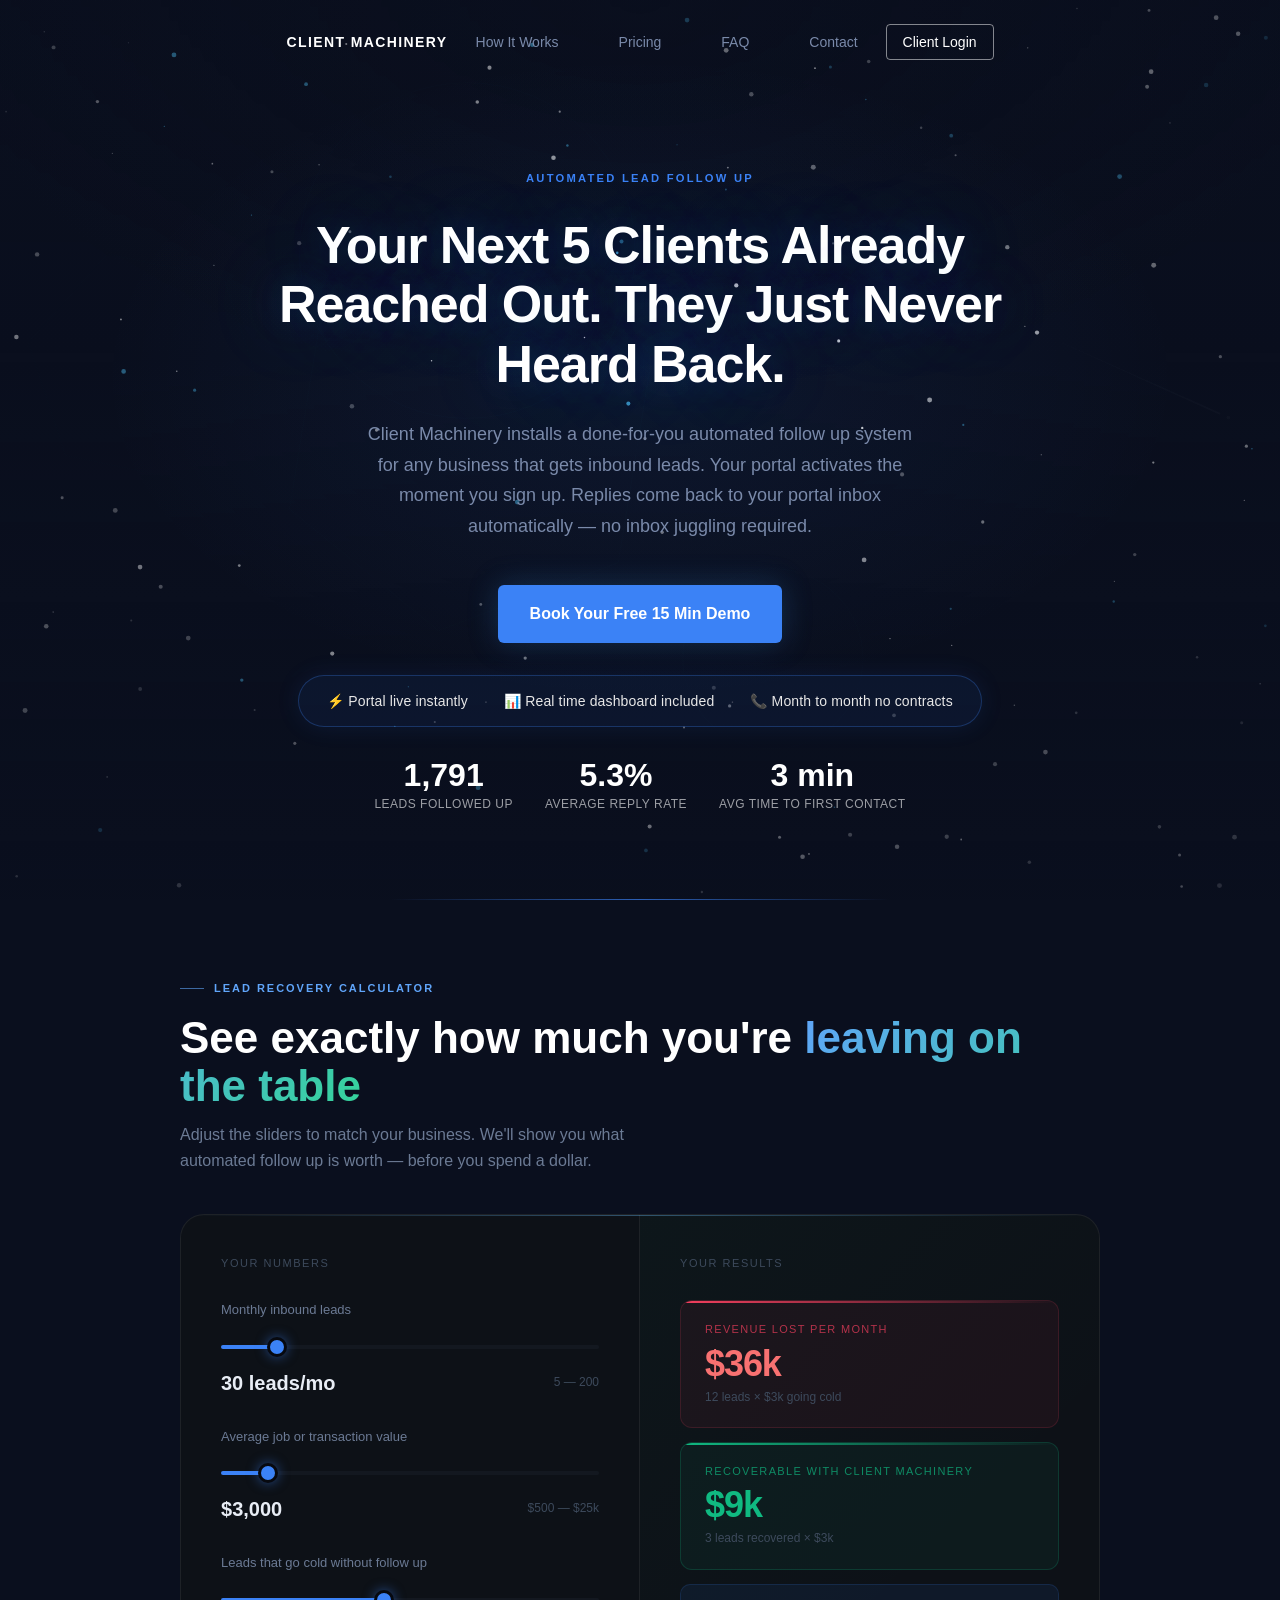
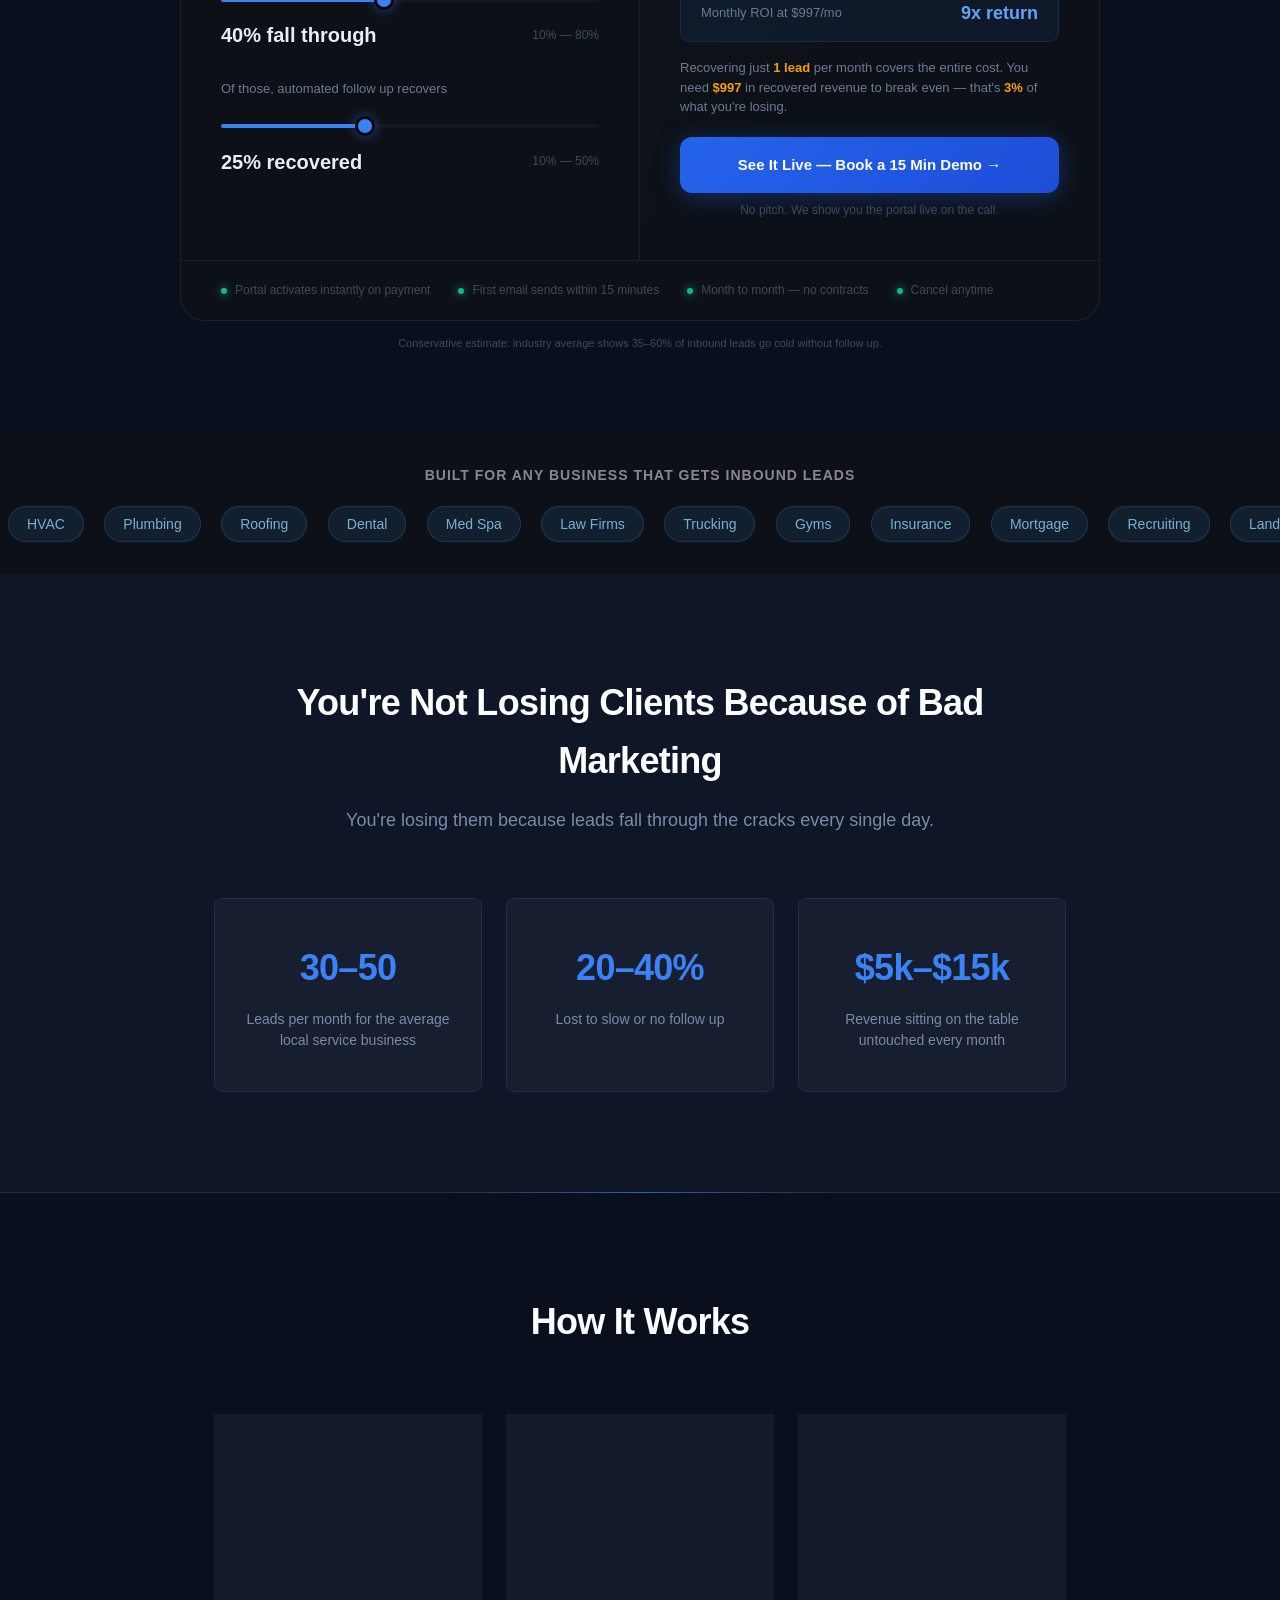
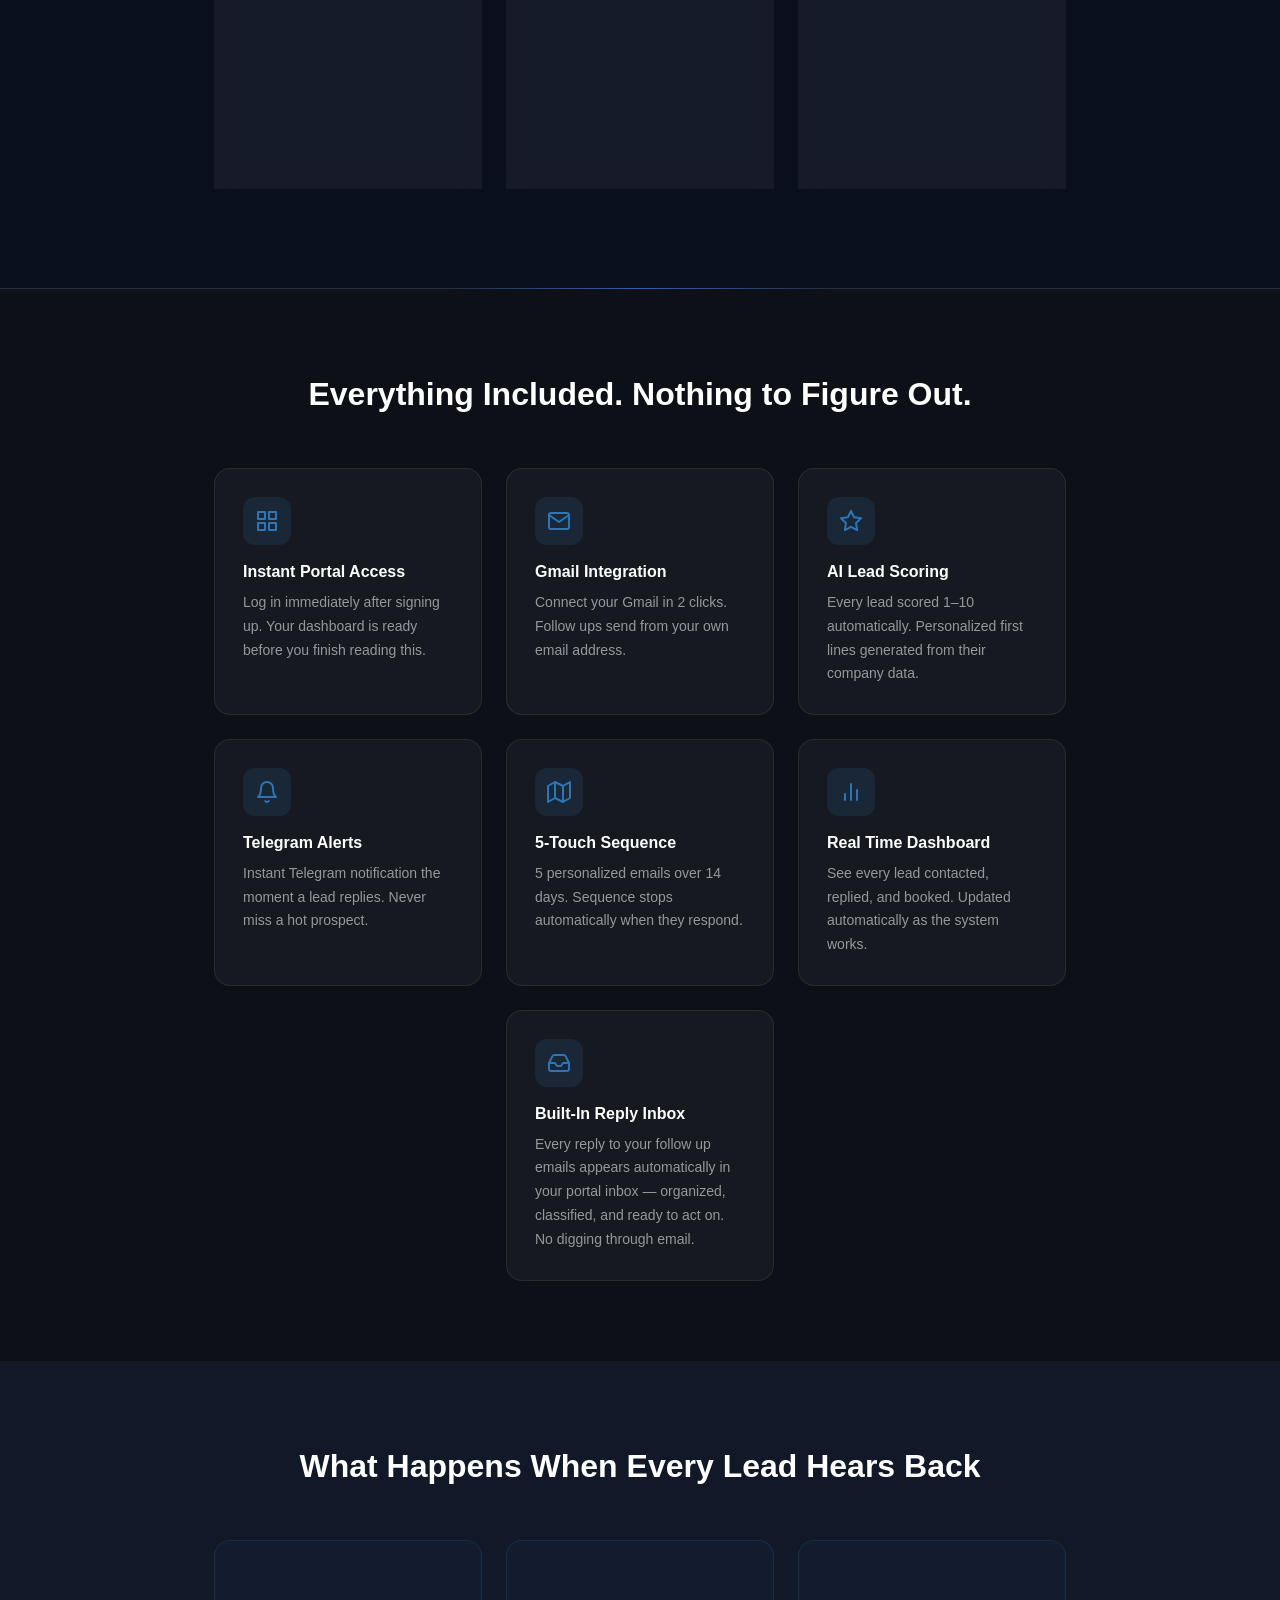
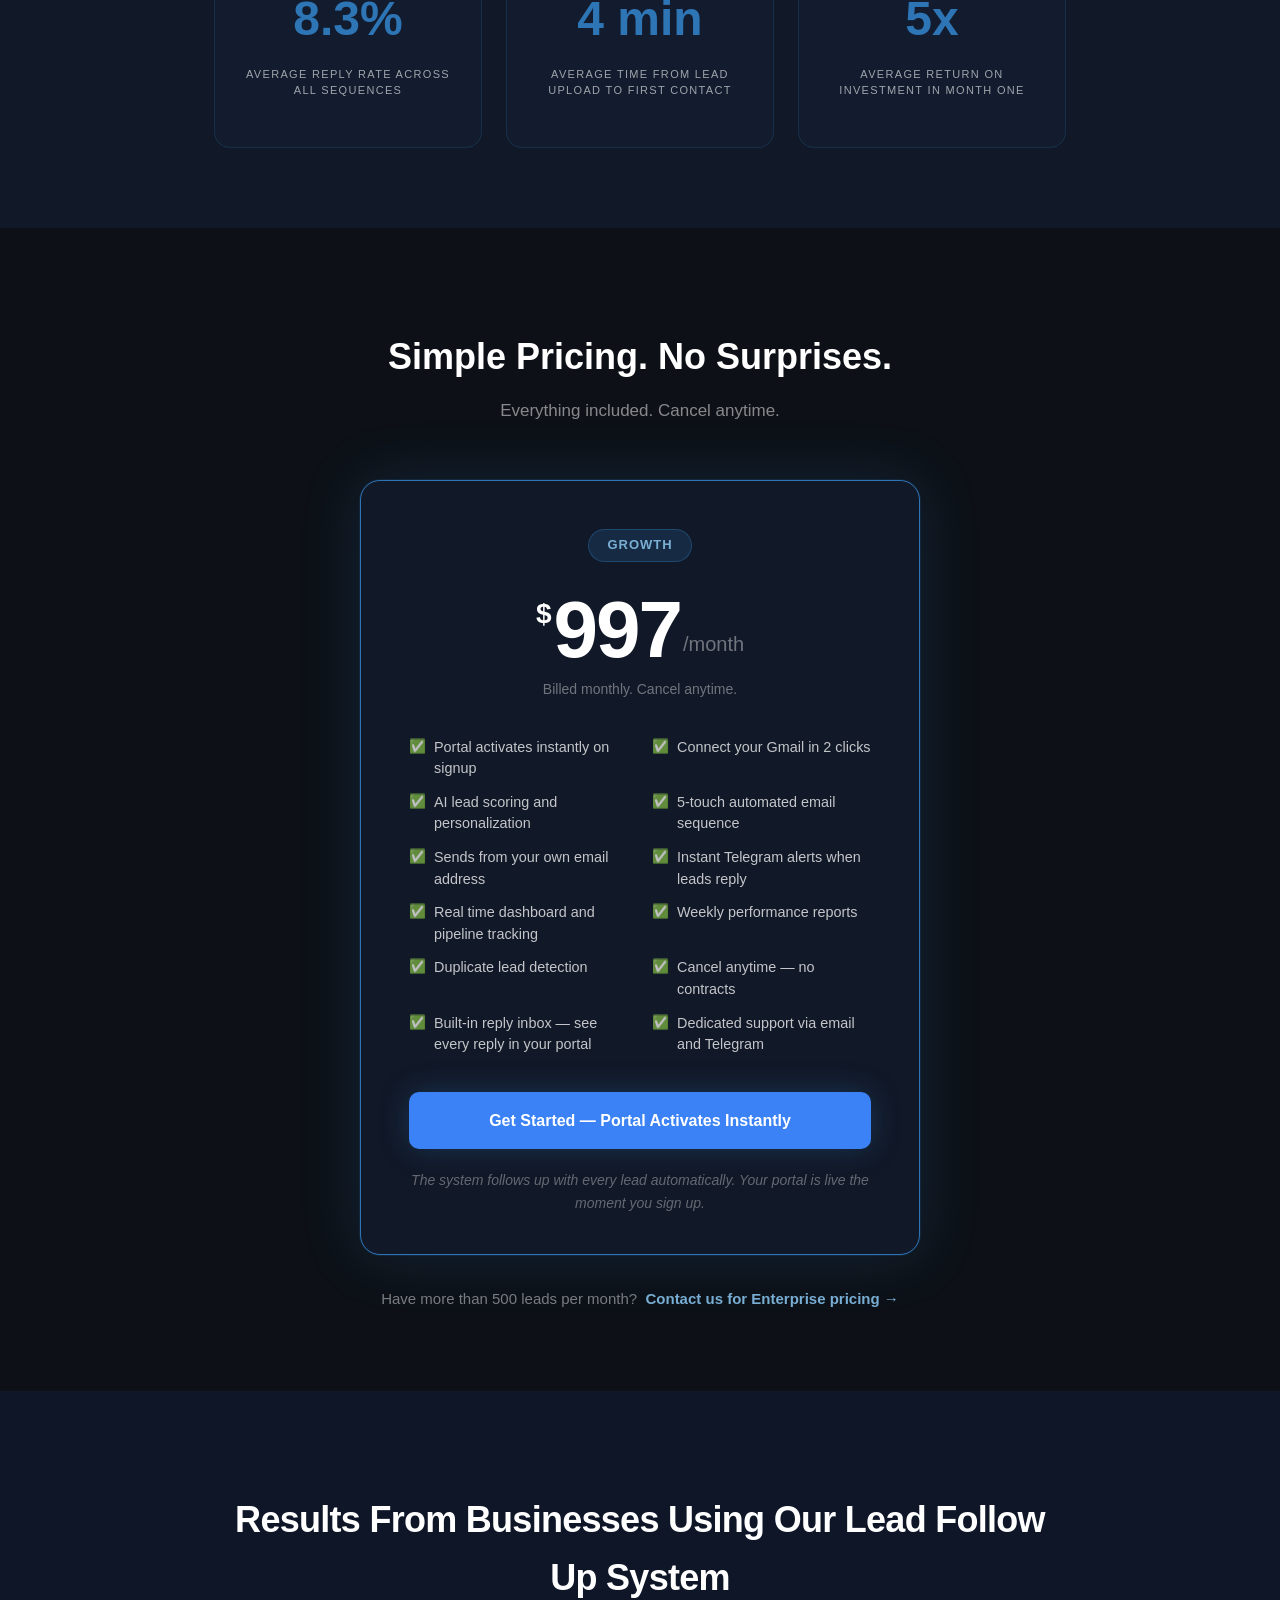
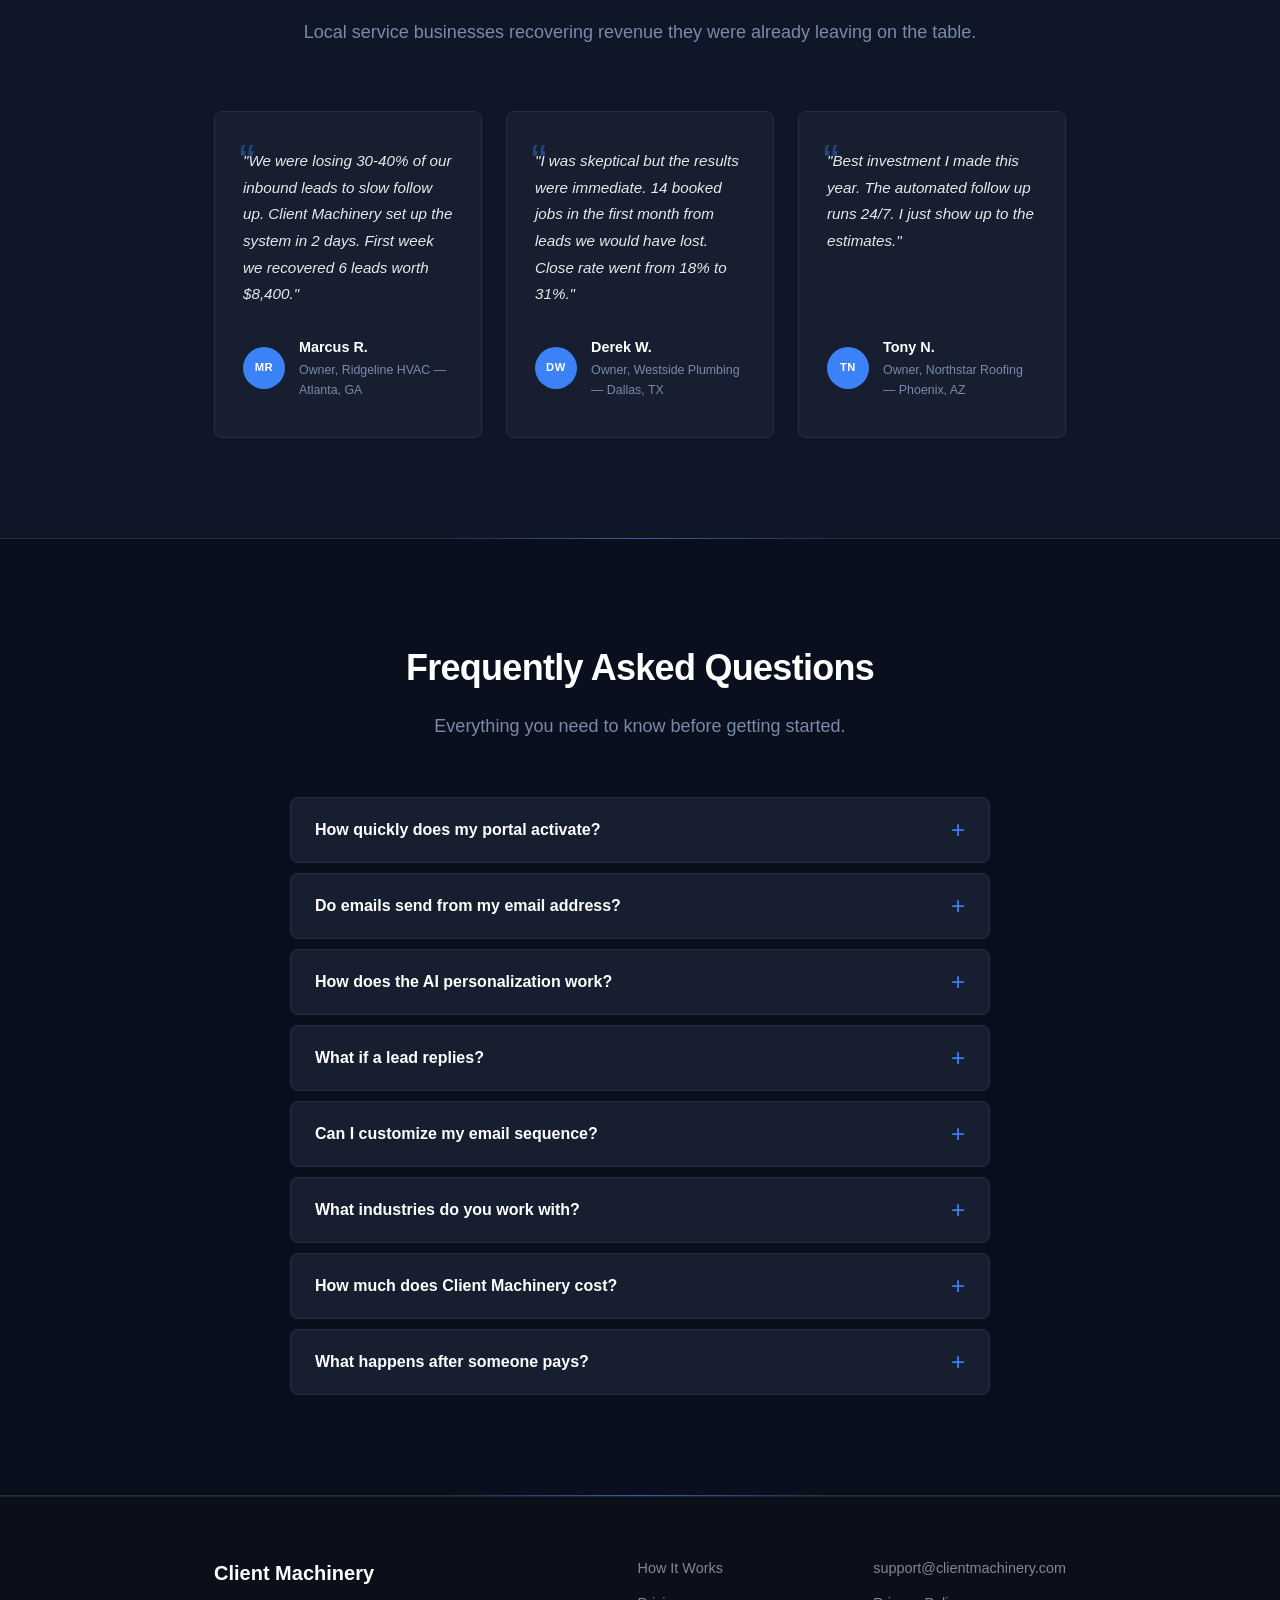
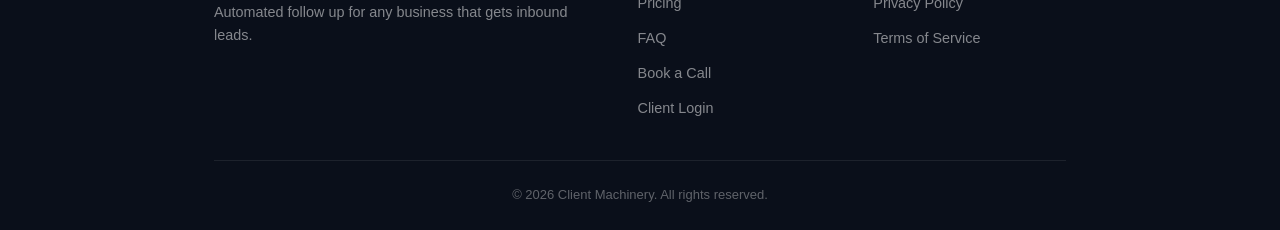
==== commit 1b3bb7c6: "Add ROI calculator to homepage, remove lead recovery audit CTA and not-ready form section" ====
--- a/index.html
+++ b/index.html
@@ -185,7 +185,7 @@
             <h1>Your Next 5 Clients Already Reached Out. They Just Never Heard Back.</h1>
             <p class="subheadline">Client Machinery installs a done-for-you automated follow up system for any business that gets inbound leads. Your portal activates the moment you sign up. Replies come back to your portal inbox automatically — no inbox juggling required.</p>
             <div class="hero-cta">
-                <a href="https://calendly.com/donald-clientmachinery/30min" class="btn-primary" target="_blank" rel="noopener">Book Your Free Lead Recovery Audit</a>
+                <a href="https://calendly.com/donald-clientmachinery/30min" class="btn-primary" target="_blank" rel="noopener">Book Your Free 15 Min Demo</a>
             </div>
             <div class="trust-bar">
                 <span>⚡ Portal live instantly</span>
@@ -209,6 +209,105 @@
                 </div>
             </div>
         </div>
+    </section>
+
+    <!-- ROI Calculator -->
+    <section class="calc-section">
+      <div class="calc-section-label">Lead Recovery Calculator</div>
+      <h2>See exactly how much you're <span>leaving on the table</span></h2>
+      <p class="calc-subtitle">Adjust the sliders to match your business. We'll show you what automated follow up is worth — before you spend a dollar.</p>
+
+      <div class="calc-card">
+        <div class="calc-grid">
+          <div class="input-panel">
+            <div class="panel-label">Your Numbers</div>
+            <div class="calc-field">
+              <label>Monthly inbound leads</label>
+              <input type="range" id="calc-leads" min="5" max="200" value="30" step="5">
+              <div class="range-display">
+                <span class="range-value"><span id="calc-leads-val">30</span> leads/mo</span>
+                <span class="range-minmax">5 — 200</span>
+              </div>
+            </div>
+            <div class="calc-field">
+              <label>Average job or transaction value</label>
+              <input type="range" id="calc-value" min="500" max="25000" value="3000" step="500">
+              <div class="range-display">
+                <span class="range-value">$<span id="calc-value-val">3,000</span></span>
+                <span class="range-minmax">$500 — $25k</span>
+              </div>
+            </div>
+            <div class="calc-field">
+              <label>Leads that go cold without follow up</label>
+              <input type="range" id="calc-fallthrough" min="10" max="80" value="40" step="5">
+              <div class="range-display">
+                <span class="range-value"><span id="calc-fallthrough-val">40</span>% fall through</span>
+                <span class="range-minmax">10% — 80%</span>
+              </div>
+            </div>
+            <div class="calc-field">
+              <label>Of those, automated follow up recovers</label>
+              <input type="range" id="calc-recovery" min="10" max="50" value="25" step="5">
+              <div class="range-display">
+                <span class="range-value"><span id="calc-recovery-val">25</span>% recovered</span>
+                <span class="range-minmax">10% — 50%</span>
+              </div>
+            </div>
+          </div>
+
+          <div class="output-panel">
+            <div>
+              <div class="panel-label">Your Results</div>
+              <div class="loss-block">
+                <div class="result-label loss-label">Revenue lost per month</div>
+                <div class="loss-amount" id="calc-loss">$36,000</div>
+                <div class="result-sub" id="calc-loss-sub">12 leads × $3,000 going cold</div>
+              </div>
+              <div class="recovery-block">
+                <div class="result-label recovery-label">Recoverable with Client Machinery</div>
+                <div class="recovery-amount" id="calc-recovery-amt">$9,000</div>
+                <div class="result-sub" id="calc-recovery-sub">3 leads recovered × $3,000</div>
+              </div>
+              <div class="roi-line">
+                <span class="roi-line-label">Monthly ROI at $997/mo</span>
+                <span class="roi-line-value" id="calc-roi">9x return</span>
+              </div>
+              <p class="breakeven-text">
+                Recovering just <strong id="calc-be-leads">1 lead</strong> per month covers the entire cost.
+                You need <strong>$997</strong> in recovered revenue to break even —
+                that's <strong id="calc-be-pct">11%</strong> of what you're losing.
+              </p>
+            </div>
+            <div>
+              <a href="https://calendly.com/donald-clientmachinery/30min"
+                 target="_blank" rel="noopener" class="calc-cta-btn">
+                See It Live — Book a 15 Min Demo →
+              </a>
+              <p class="calc-cta-note">No pitch. We show you the portal live on the call.</p>
+            </div>
+          </div>
+        </div>
+
+        <div class="calc-bottom">
+          <div class="calc-bottom-stat">
+            <div class="calc-bottom-dot"></div>
+            Portal activates instantly on payment
+          </div>
+          <div class="calc-bottom-stat">
+            <div class="calc-bottom-dot"></div>
+            First email sends within 15 minutes
+          </div>
+          <div class="calc-bottom-stat">
+            <div class="calc-bottom-dot"></div>
+            Month to month — no contracts
+          </div>
+          <div class="calc-bottom-stat">
+            <div class="calc-bottom-dot"></div>
+            Cancel anytime
+          </div>
+        </div>
+      </div>
+      <p class="calc-assumptions">Conservative estimate: industry average shows 35–60% of inbound leads go cold without follow up.</p>
     </section>
 
     <!-- Industry Marquee -->
@@ -562,26 +661,6 @@
         </div>
     </section>
 
-    <!-- Lead Capture Form -->
-    <section class="contact">
-        <div class="container">
-            <h2>Not Ready to Book a Call?</h2>
-            <p class="section-sub">Leave your info and we'll send a free lead flow analysis within 24 hours.</p>
-            <div class="form-wrapper">
-                <form id="lead-form">
-                    <input type="text" name="first_name" placeholder="First Name" required>
-                    <input type="text" name="last_name" placeholder="Last Name" required>
-                    <input type="email" name="email" placeholder="Business Email" required>
-                    <input type="text" name="company" placeholder="Business Name" required>
-                    <input type="tel" name="phone" placeholder="Phone Number">
-                    <input type="text" name="niche" placeholder="Your Industry (e.g. HVAC, Plumbing, Roofing, Trucking)">
-                    <button type="submit" class="btn-primary">Send My Free Analysis</button>
-                </form>
-                <div id="form-message" class="form-message"></div>
-            </div>
-        </div>
-    </section>
-
     <!-- Industry-Specific SEO Content -->
     <section class="industries-seo" style="display:none" aria-hidden="true">
         <h2>Automated Lead Follow Up for HVAC Companies</h2>
@@ -631,6 +710,61 @@
     </footer>
 
     <script src="js/main.js"></script>
+    <script>
+(function() {
+  var leads = document.getElementById('calc-leads');
+  var val = document.getElementById('calc-value');
+  var fall = document.getElementById('calc-fallthrough');
+  var rec = document.getElementById('calc-recovery');
+
+  function fmt(n) {
+    if (n >= 1000000) return '$' + (n/1000000).toFixed(1) + 'M';
+    if (n >= 1000) return '$' + (n/1000).toFixed(0) + 'k';
+    return '$' + n.toLocaleString();
+  }
+
+  function updateSlider(s, min, max) {
+    var pct = ((s.value - min) / (max - min)) * 100;
+    s.style.background =
+      'linear-gradient(to right, #3b82f6 ' + pct + '%, #131820 ' + pct + '%)';
+  }
+
+  function calc() {
+    var l = parseInt(leads.value);
+    var v = parseInt(val.value);
+    var f = parseInt(fall.value) / 100;
+    var r = parseInt(rec.value) / 100;
+
+    var cold = Math.round(l * f);
+    var recovered = Math.round(cold * r);
+    var loss = cold * v;
+    var recovery = recovered * v;
+    var roi = recovery > 0 ? Math.round(recovery / 997) : 0;
+    var beLeads = Math.ceil(997 / v);
+    var bePct = Math.min(Math.round((997 / loss) * 100), 99);
+
+    document.getElementById('calc-leads-val').textContent = l.toLocaleString();
+    document.getElementById('calc-value-val').textContent = v.toLocaleString();
+    document.getElementById('calc-fallthrough-val').textContent = parseInt(fall.value);
+    document.getElementById('calc-recovery-val').textContent = parseInt(rec.value);
+    document.getElementById('calc-loss').textContent = fmt(loss);
+    document.getElementById('calc-loss-sub').textContent = cold + ' leads × ' + fmt(v) + ' going cold';
+    document.getElementById('calc-recovery-amt').textContent = fmt(recovery);
+    document.getElementById('calc-recovery-sub').textContent = recovered + ' leads recovered × ' + fmt(v);
+    document.getElementById('calc-roi').textContent = roi + 'x return';
+    document.getElementById('calc-be-leads').textContent = beLeads + (beLeads === 1 ? ' lead' : ' leads');
+    document.getElementById('calc-be-pct').textContent = bePct + '%';
+
+    updateSlider(leads, 5, 200);
+    updateSlider(val, 500, 25000);
+    updateSlider(fall, 10, 80);
+    updateSlider(rec, 10, 50);
+  }
+
+  [leads, val, fall, rec].forEach(function(s) { s.addEventListener('input', calc); });
+  calc();
+}());
+    </script>
     <script>
 (function() {
     // Animate counters
--- a/css/style.css
+++ b/css/style.css
@@ -1651,3 +1651,274 @@
     color: #fff;
 }
 
+/* ROI Calculator */
+.calc-section {
+  padding: 80px 20px;
+  max-width: 960px;
+  margin: 0 auto;
+}
+.calc-section-label {
+  font-size: 11px;
+  font-weight: 600;
+  letter-spacing: 0.18em;
+  text-transform: uppercase;
+  color: #60a5fa;
+  margin-bottom: 16px;
+  display: flex;
+  align-items: center;
+  gap: 10px;
+}
+.calc-section-label::before {
+  content: '';
+  display: block;
+  width: 24px;
+  height: 1px;
+  background: #60a5fa;
+  opacity: 0.6;
+}
+.calc-section h2 {
+  font-size: clamp(28px, 4vw, 44px);
+  font-weight: 800;
+  line-height: 1.1;
+  color: #ffffff;
+  margin-bottom: 12px;
+}
+.calc-section h2 span {
+  background: linear-gradient(135deg, #60a5fa, #34d399);
+  -webkit-background-clip: text;
+  -webkit-text-fill-color: transparent;
+  background-clip: text;
+}
+.calc-section .calc-subtitle {
+  font-size: 16px;
+  color: #6b7a94;
+  margin-bottom: 40px;
+  max-width: 520px;
+  line-height: 1.6;
+}
+.calc-card {
+  background: #0d1117;
+  border: 1px solid rgba(255,255,255,0.07);
+  border-radius: 24px;
+  overflow: hidden;
+  position: relative;
+}
+.calc-card::before {
+  content: '';
+  position: absolute;
+  top: 0; left: 0; right: 0;
+  height: 1px;
+  background: linear-gradient(90deg, transparent, rgba(99,179,237,0.4), transparent);
+}
+.calc-grid {
+  display: grid;
+  grid-template-columns: 1fr 1fr;
+}
+@media (max-width: 720px) {
+  .calc-grid { grid-template-columns: 1fr; }
+}
+.input-panel {
+  padding: 40px;
+  border-right: 1px solid rgba(255,255,255,0.07);
+}
+@media (max-width: 720px) {
+  .input-panel { border-right: none; border-bottom: 1px solid rgba(255,255,255,0.07); }
+}
+.panel-label {
+  font-size: 11px;
+  font-weight: 500;
+  letter-spacing: 0.14em;
+  text-transform: uppercase;
+  color: #3d4a5c;
+  margin-bottom: 28px;
+}
+.calc-field { margin-bottom: 28px; }
+.calc-field label {
+  display: block;
+  font-size: 13px;
+  font-weight: 500;
+  color: #6b7a94;
+  margin-bottom: 10px;
+}
+.calc-field input[type="range"] {
+  -webkit-appearance: none;
+  width: 100%;
+  height: 4px;
+  background: #131820;
+  border-radius: 2px;
+  outline: none;
+  cursor: pointer;
+}
+.calc-field input[type="range"]::-webkit-slider-thumb {
+  -webkit-appearance: none;
+  width: 20px;
+  height: 20px;
+  background: #3b82f6;
+  border-radius: 50%;
+  cursor: pointer;
+  border: 3px solid #07090f;
+  box-shadow: 0 0 12px rgba(59,130,246,0.5);
+  transition: transform 0.15s, box-shadow 0.15s;
+}
+.calc-field input[type="range"]::-webkit-slider-thumb:hover {
+  transform: scale(1.2);
+  box-shadow: 0 0 20px rgba(59,130,246,0.7);
+}
+.range-display {
+  display: flex;
+  justify-content: space-between;
+  align-items: center;
+  margin-top: 10px;
+}
+.range-value {
+  font-size: 20px;
+  font-weight: 700;
+  color: #e8edf5;
+}
+.range-minmax { font-size: 12px; color: #3d4a5c; }
+.output-panel {
+  padding: 40px;
+  display: flex;
+  flex-direction: column;
+  justify-content: space-between;
+  background: linear-gradient(135deg, rgba(16,185,129,0.03) 0%, transparent 60%);
+}
+.loss-block {
+  background: rgba(244,63,94,0.06);
+  border: 1px solid rgba(244,63,94,0.15);
+  border-radius: 12px;
+  padding: 20px 24px;
+  margin-bottom: 14px;
+  position: relative;
+  overflow: hidden;
+}
+.loss-block::before {
+  content: '';
+  position: absolute;
+  top: 0; left: 0; right: 0;
+  height: 2px;
+  background: linear-gradient(90deg, #f43f5e, transparent);
+}
+.result-label {
+  font-size: 11px;
+  font-weight: 500;
+  letter-spacing: 0.12em;
+  text-transform: uppercase;
+  margin-bottom: 8px;
+}
+.loss-label { color: rgba(244,63,94,0.7); }
+.loss-amount {
+  font-size: 36px;
+  font-weight: 800;
+  color: #f87171;
+  letter-spacing: -0.03em;
+  line-height: 1;
+  transition: all 0.3s ease;
+}
+.result-sub { font-size: 12px; color: #3d4a5c; margin-top: 6px; }
+.recovery-block {
+  background: rgba(16,185,129,0.06);
+  border: 1px solid rgba(16,185,129,0.2);
+  border-radius: 12px;
+  padding: 20px 24px;
+  margin-bottom: 14px;
+  position: relative;
+  overflow: hidden;
+}
+.recovery-block::before {
+  content: '';
+  position: absolute;
+  top: 0; left: 0; right: 0;
+  height: 2px;
+  background: linear-gradient(90deg, #10b981, transparent);
+}
+.recovery-label { color: rgba(16,185,129,0.7); }
+.recovery-amount {
+  font-size: 36px;
+  font-weight: 800;
+  color: #10b981;
+  letter-spacing: -0.03em;
+  line-height: 1;
+  transition: all 0.3s ease;
+}
+.roi-line {
+  display: flex;
+  align-items: center;
+  justify-content: space-between;
+  background: rgba(59,130,246,0.08);
+  border: 1px solid rgba(59,130,246,0.15);
+  border-radius: 10px;
+  padding: 14px 20px;
+  margin-bottom: 16px;
+}
+.roi-line-label { font-size: 13px; color: #6b7a94; }
+.roi-line-value {
+  font-size: 18px;
+  font-weight: 700;
+  color: #60a5fa;
+  transition: all 0.3s ease;
+}
+.breakeven-text {
+  font-size: 13px;
+  color: #6b7a94;
+  line-height: 1.5;
+  margin-bottom: 20px;
+}
+.breakeven-text strong { color: #f59e0b; font-weight: 600; }
+.calc-cta-btn {
+  display: block;
+  width: 100%;
+  background: linear-gradient(135deg, #2563eb, #1d4ed8);
+  color: white;
+  font-size: 15px;
+  font-weight: 700;
+  padding: 16px 24px;
+  border-radius: 12px;
+  text-decoration: none;
+  text-align: center;
+  border: none;
+  cursor: pointer;
+  transition: all 0.2s ease;
+  box-shadow: 0 4px 24px rgba(37,99,235,0.35);
+}
+.calc-cta-btn:hover {
+  transform: translateY(-1px);
+  box-shadow: 0 8px 32px rgba(37,99,235,0.5);
+}
+.calc-cta-note {
+  text-align: center;
+  font-size: 12px;
+  color: #3d4a5c;
+  margin-top: 8px;
+}
+.calc-bottom {
+  padding: 20px 40px;
+  border-top: 1px solid rgba(255,255,255,0.07);
+  display: flex;
+  align-items: center;
+  gap: 28px;
+  flex-wrap: wrap;
+}
+.calc-bottom-stat {
+  display: flex;
+  align-items: center;
+  gap: 8px;
+  font-size: 12px;
+  color: #3d4a5c;
+}
+.calc-bottom-dot {
+  width: 6px;
+  height: 6px;
+  border-radius: 50%;
+  background: #10b981;
+  box-shadow: 0 0 8px #10b981;
+  flex-shrink: 0;
+}
+.calc-assumptions {
+  font-size: 11px;
+  color: #3d4a5c;
+  text-align: center;
+  margin-top: 14px;
+  line-height: 1.5;
+}
+
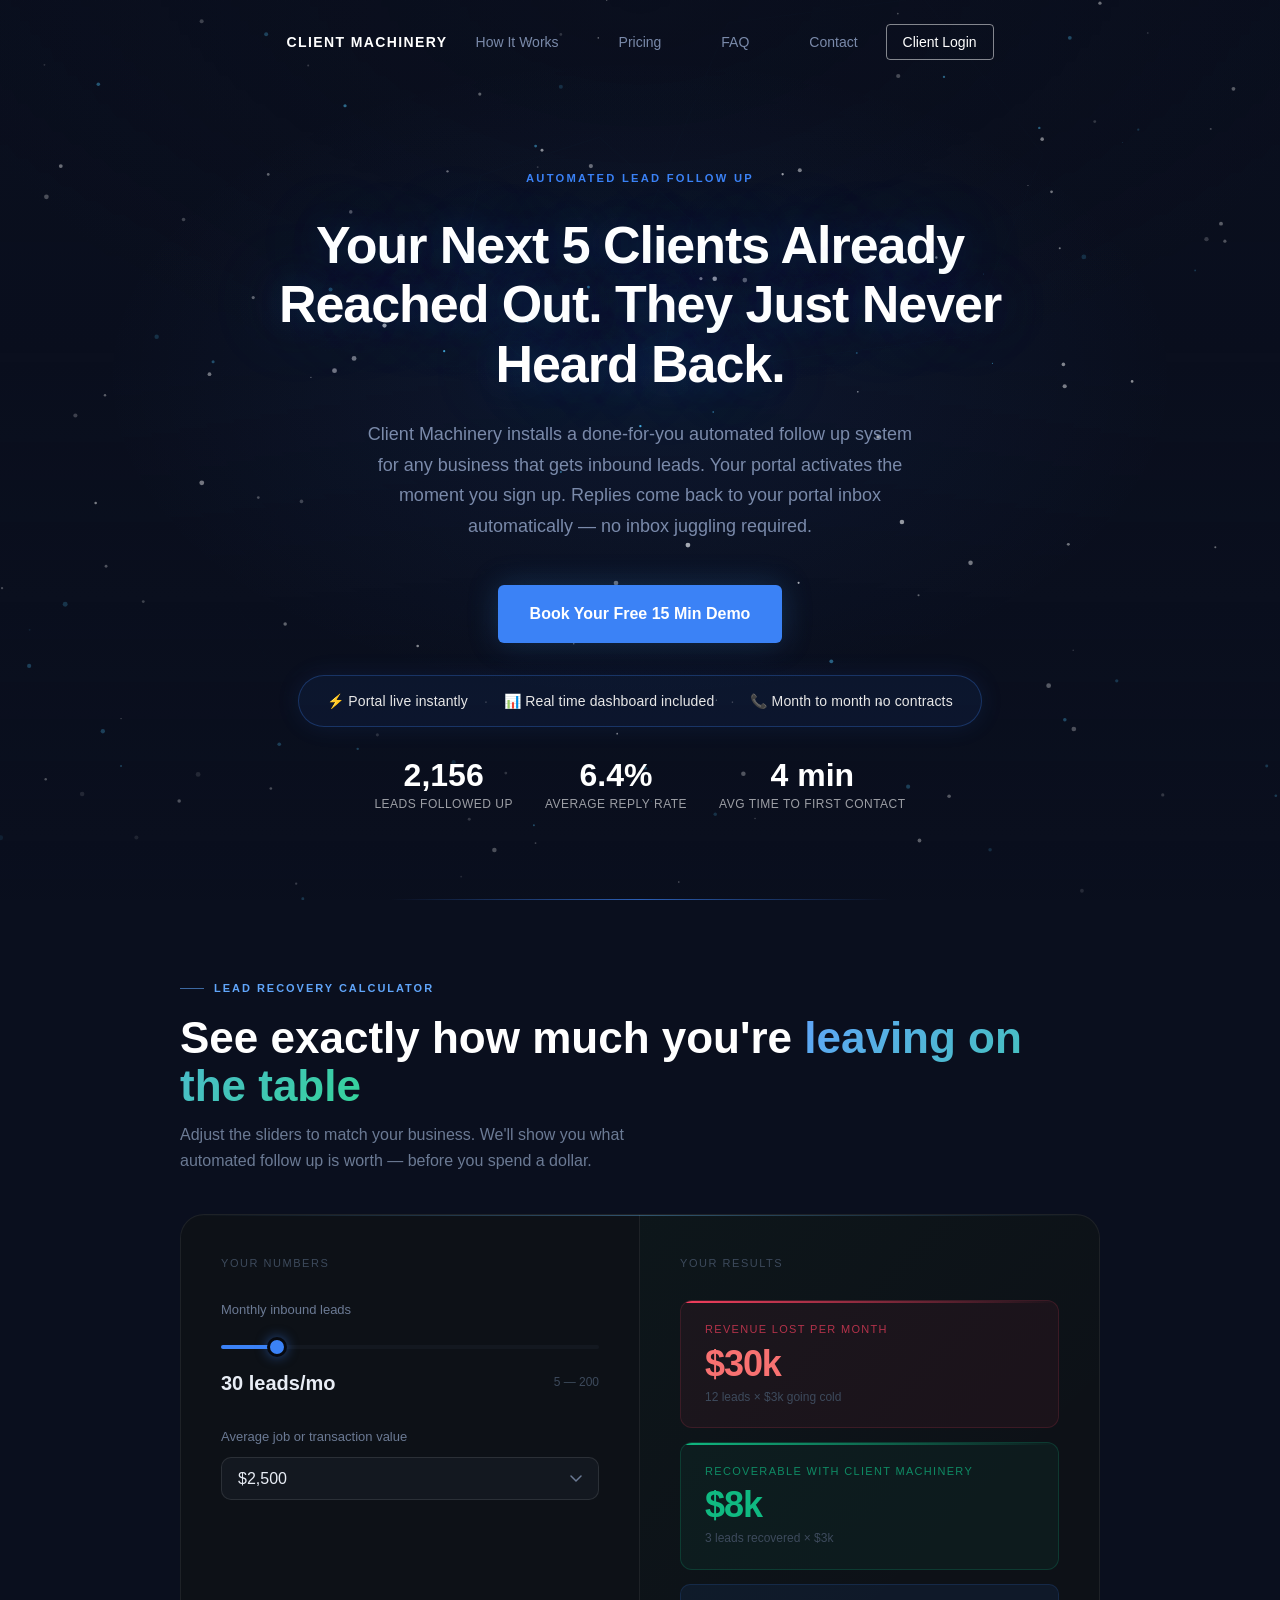
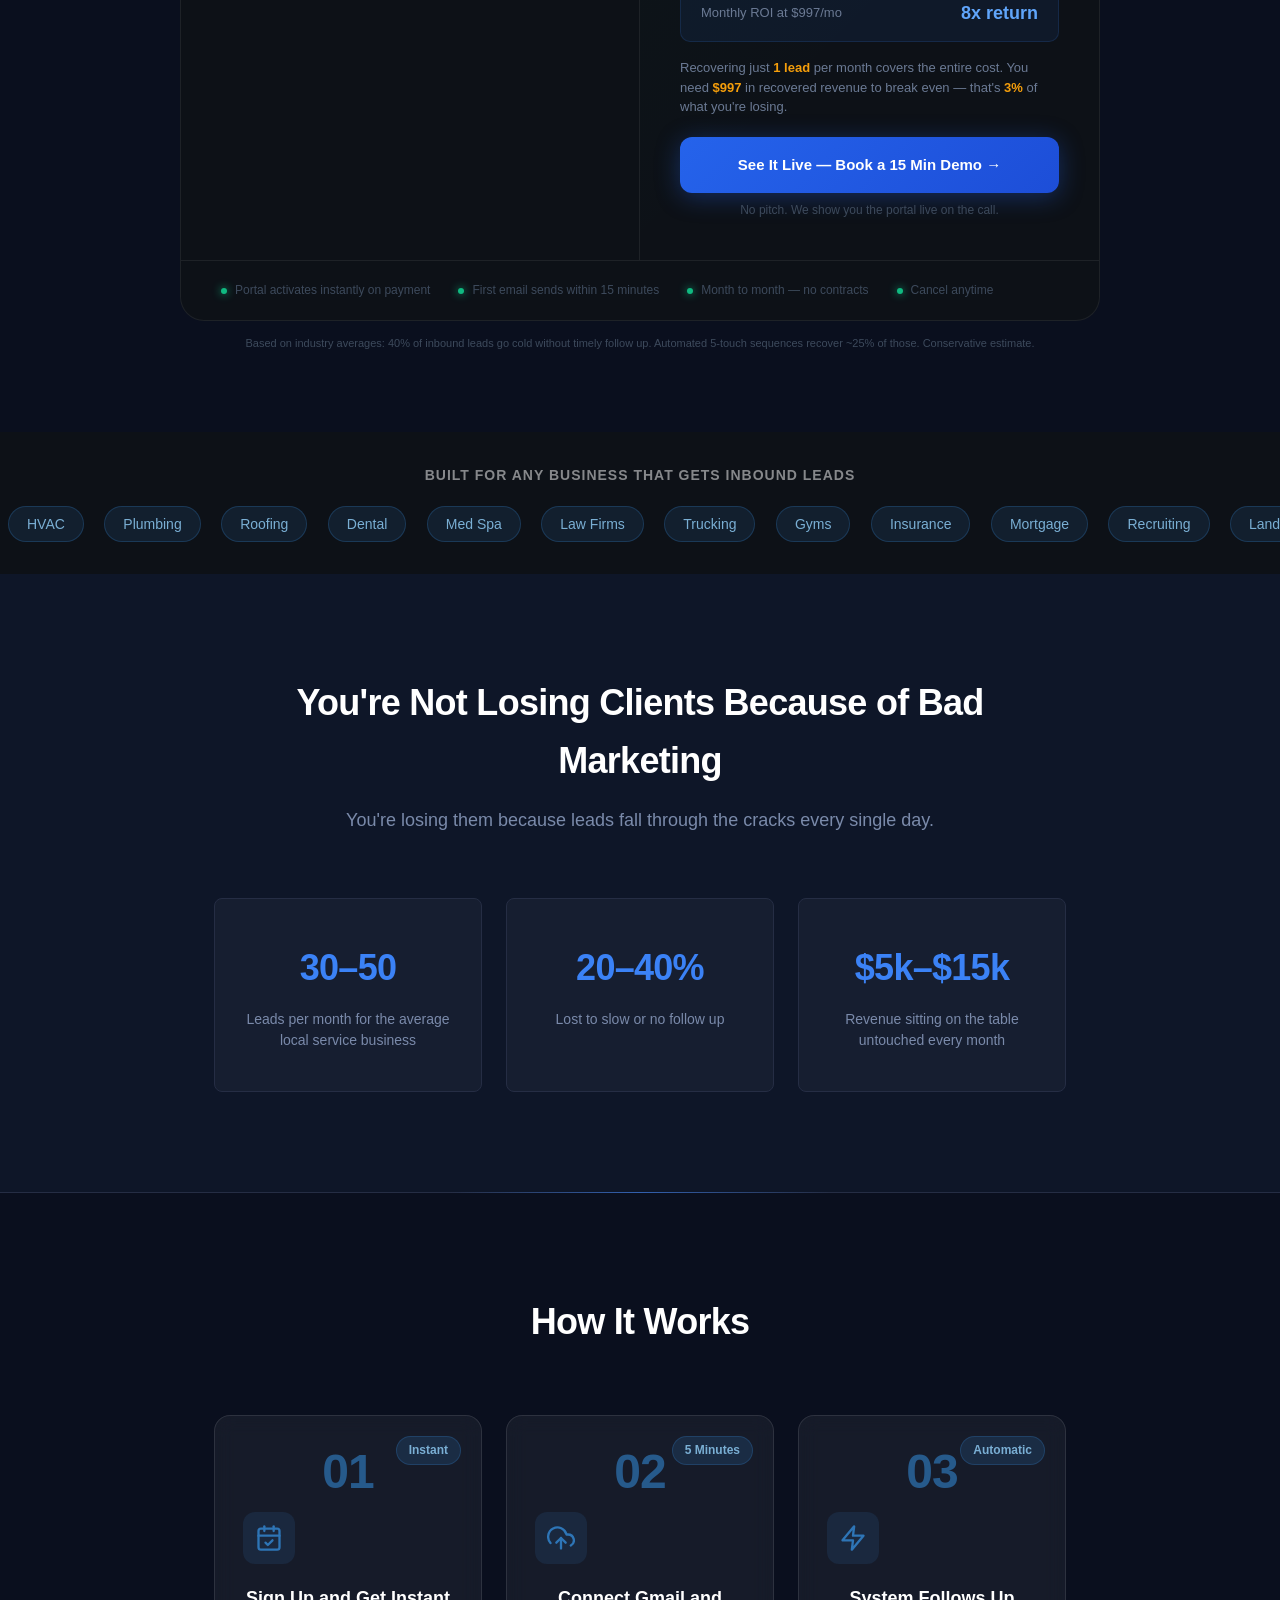
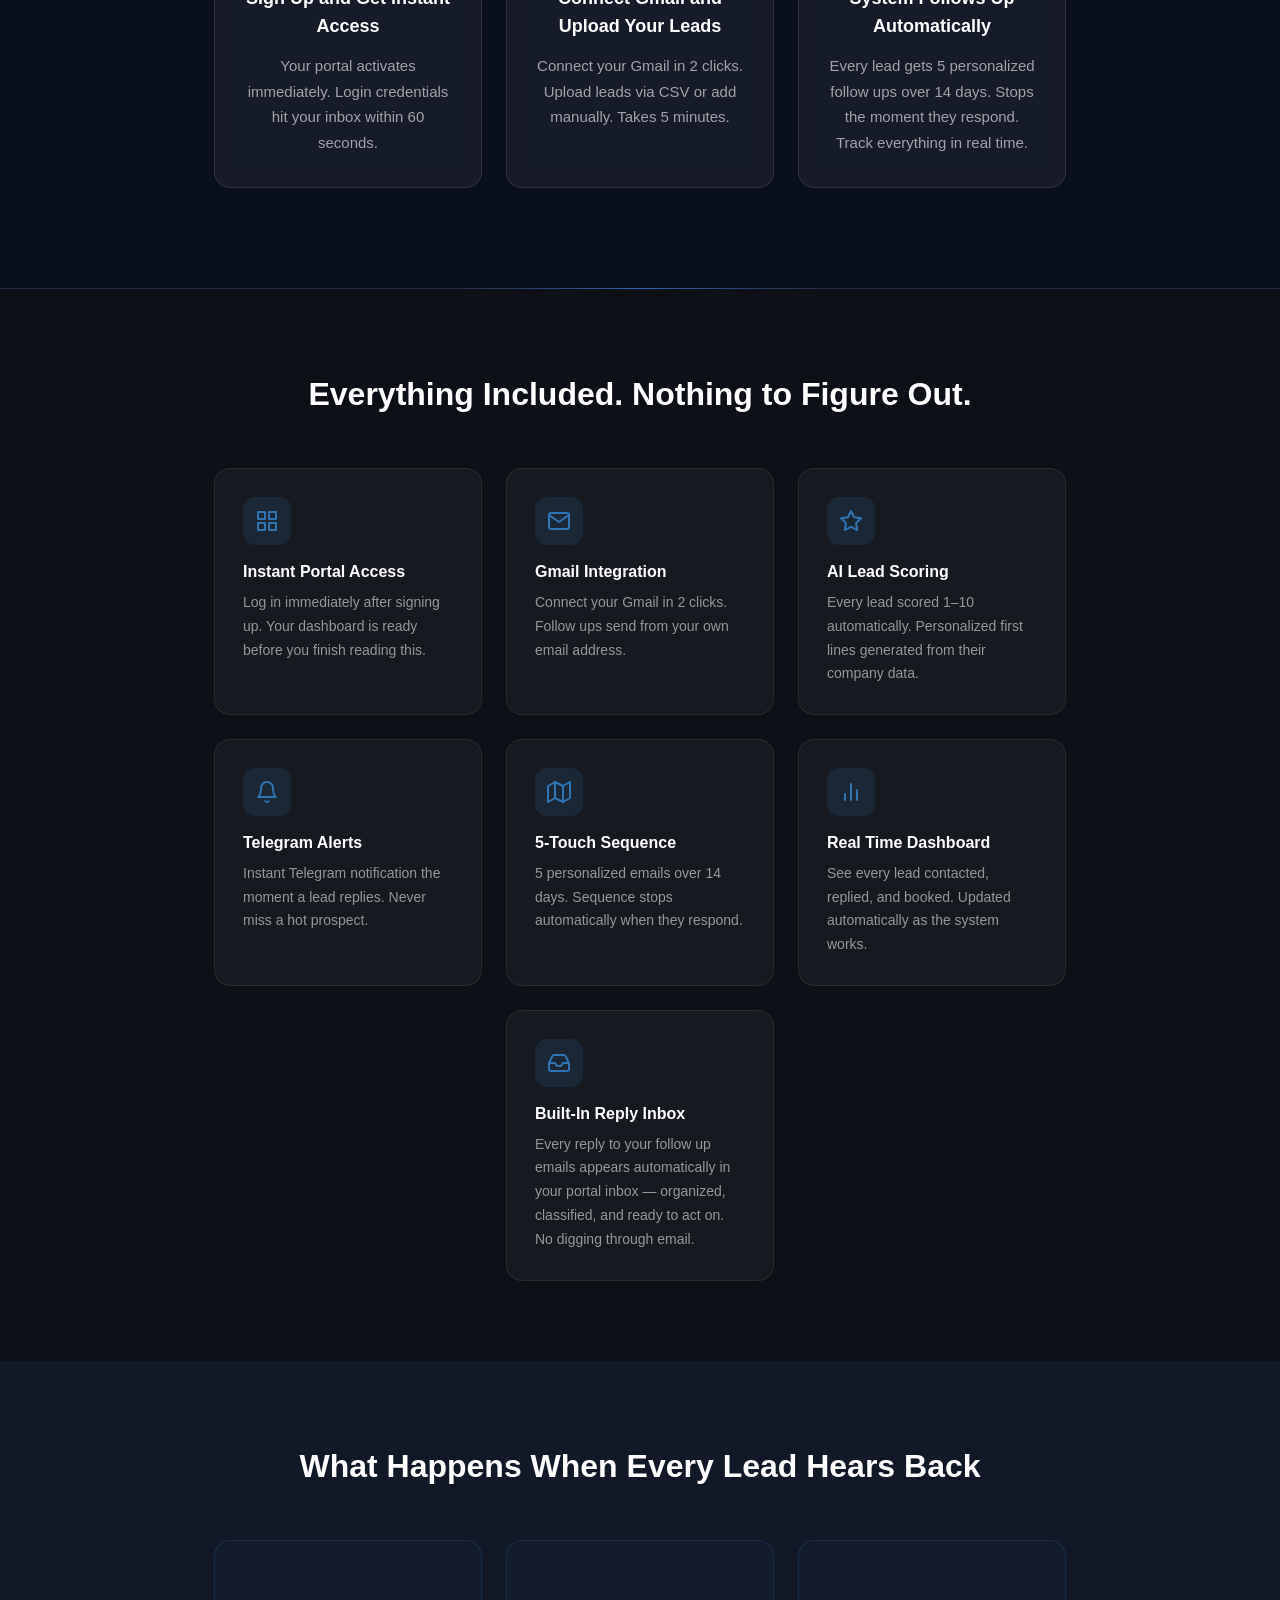
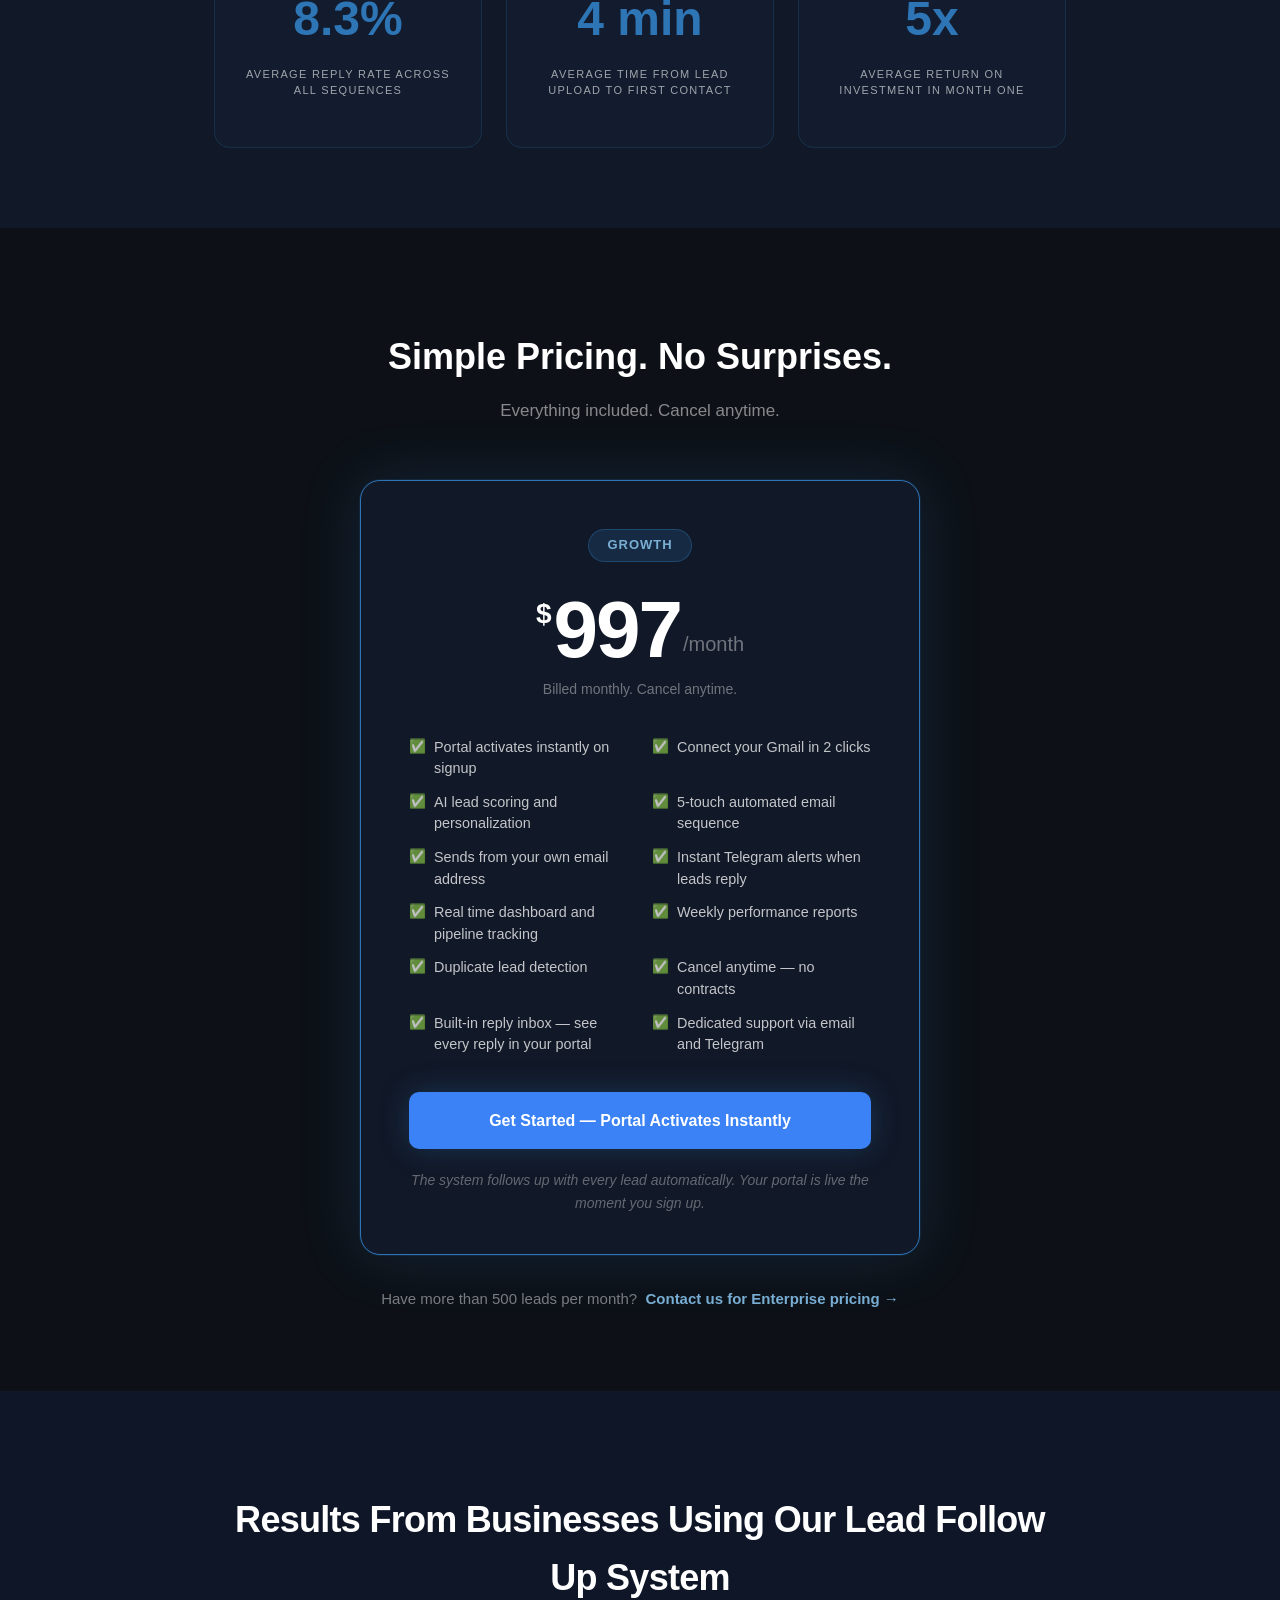
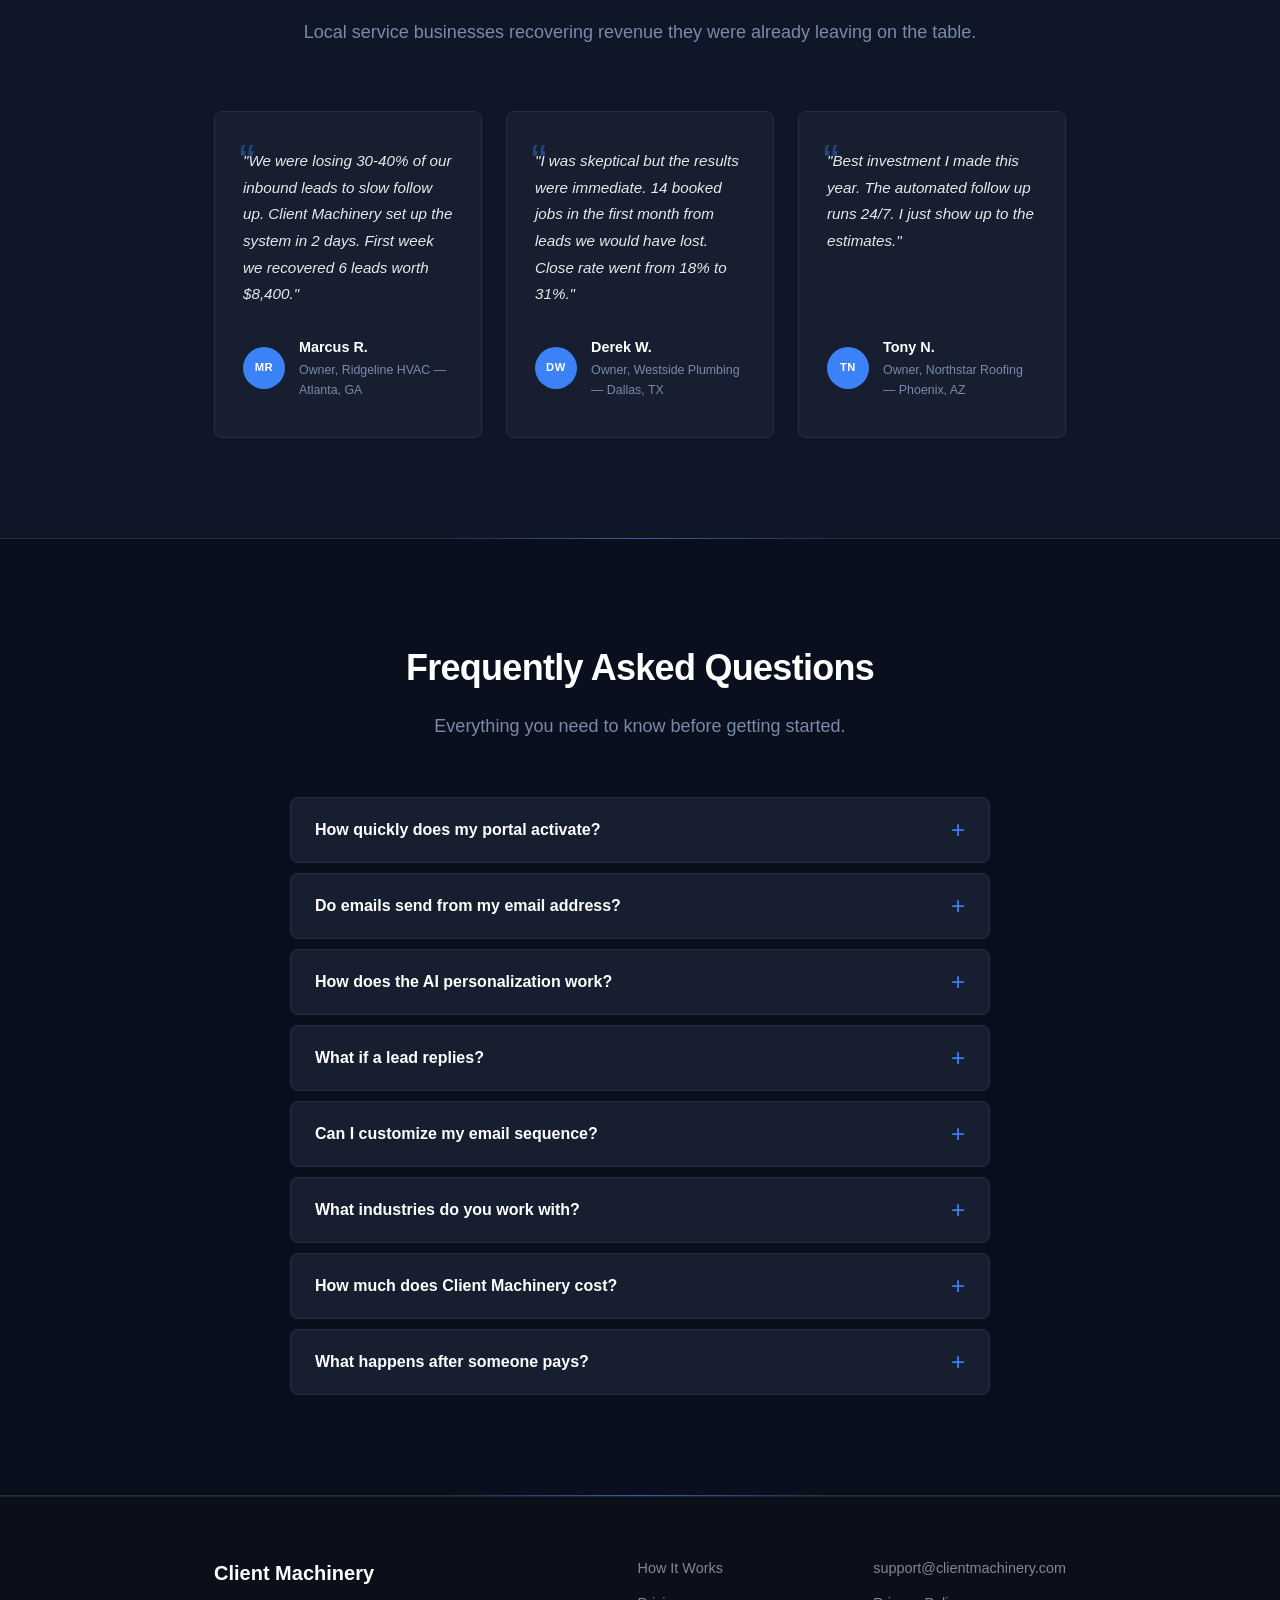
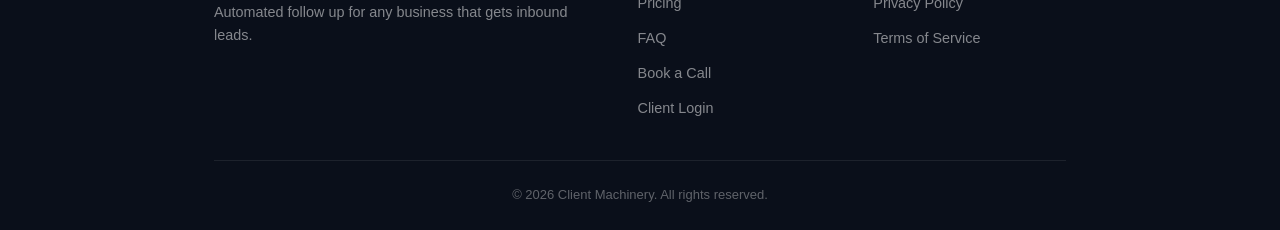
==== commit b60bb19a: "Simplify ROI calculator to 2 inputs — leads slider and job value dropdown" ====
--- a/index.html
+++ b/index.html
@@ -231,27 +231,14 @@
             </div>
             <div class="calc-field">
               <label>Average job or transaction value</label>
-              <input type="range" id="calc-value" min="500" max="25000" value="3000" step="500">
-              <div class="range-display">
-                <span class="range-value">$<span id="calc-value-val">3,000</span></span>
-                <span class="range-minmax">$500 — $25k</span>
-              </div>
-            </div>
-            <div class="calc-field">
-              <label>Leads that go cold without follow up</label>
-              <input type="range" id="calc-fallthrough" min="10" max="80" value="40" step="5">
-              <div class="range-display">
-                <span class="range-value"><span id="calc-fallthrough-val">40</span>% fall through</span>
-                <span class="range-minmax">10% — 80%</span>
-              </div>
-            </div>
-            <div class="calc-field">
-              <label>Of those, automated follow up recovers</label>
-              <input type="range" id="calc-recovery" min="10" max="50" value="25" step="5">
-              <div class="range-display">
-                <span class="range-value"><span id="calc-recovery-val">25</span>% recovered</span>
-                <span class="range-minmax">10% — 50%</span>
-              </div>
+              <select id="calc-value" class="calc-select">
+                <option value="500">$500</option>
+                <option value="1000">$1,000</option>
+                <option value="2500" selected>$2,500</option>
+                <option value="5000">$5,000</option>
+                <option value="10000">$10,000</option>
+                <option value="25000">$25,000+</option>
+              </select>
             </div>
           </div>
 
@@ -307,7 +294,7 @@
           </div>
         </div>
       </div>
-      <p class="calc-assumptions">Conservative estimate: industry average shows 35–60% of inbound leads go cold without follow up.</p>
+      <p class="calc-assumptions">Based on industry averages: 40% of inbound leads go cold without timely follow up. Automated 5-touch sequences recover ~25% of those. Conservative estimate.</p>
     </section>
 
     <!-- Industry Marquee -->
@@ -714,8 +701,6 @@
 (function() {
   var leads = document.getElementById('calc-leads');
   var val = document.getElementById('calc-value');
-  var fall = document.getElementById('calc-fallthrough');
-  var rec = document.getElementById('calc-recovery');
 
   function fmt(n) {
     if (n >= 1000000) return '$' + (n/1000000).toFixed(1) + 'M';
@@ -732,21 +717,16 @@
   function calc() {
     var l = parseInt(leads.value);
     var v = parseInt(val.value);
-    var f = parseInt(fall.value) / 100;
-    var r = parseInt(rec.value) / 100;
-
-    var cold = Math.round(l * f);
-    var recovered = Math.round(cold * r);
+
+    var cold = Math.round(l * 0.40);
     var loss = cold * v;
-    var recovery = recovered * v;
+    var recovery = Math.round(cold * 0.25) * v;
+    var recovered = Math.round(cold * 0.25);
     var roi = recovery > 0 ? Math.round(recovery / 997) : 0;
     var beLeads = Math.ceil(997 / v);
-    var bePct = Math.min(Math.round((997 / loss) * 100), 99);
+    var bePct = loss > 0 ? Math.min(Math.round((997 / loss) * 100), 99) : 0;
 
     document.getElementById('calc-leads-val').textContent = l.toLocaleString();
-    document.getElementById('calc-value-val').textContent = v.toLocaleString();
-    document.getElementById('calc-fallthrough-val').textContent = parseInt(fall.value);
-    document.getElementById('calc-recovery-val').textContent = parseInt(rec.value);
     document.getElementById('calc-loss').textContent = fmt(loss);
     document.getElementById('calc-loss-sub').textContent = cold + ' leads × ' + fmt(v) + ' going cold';
     document.getElementById('calc-recovery-amt').textContent = fmt(recovery);
@@ -756,12 +736,10 @@
     document.getElementById('calc-be-pct').textContent = bePct + '%';
 
     updateSlider(leads, 5, 200);
-    updateSlider(val, 500, 25000);
-    updateSlider(fall, 10, 80);
-    updateSlider(rec, 10, 50);
   }
 
-  [leads, val, fall, rec].forEach(function(s) { s.addEventListener('input', calc); });
+  leads.addEventListener('input', calc);
+  val.addEventListener('change', calc);
   calc();
 }());
     </script>
--- a/css/style.css
+++ b/css/style.css
@@ -1921,4 +1921,29 @@
   margin-top: 14px;
   line-height: 1.5;
 }
-
+.calc-select {
+  background: #131820;
+  color: #e8edf5;
+  border: 1px solid rgba(255,255,255,0.1);
+  border-radius: 10px;
+  padding: 12px 16px;
+  font-size: 16px;
+  width: 100%;
+  cursor: pointer;
+  outline: none;
+  appearance: none;
+  -webkit-appearance: none;
+  background-image: url("data:image/svg+xml,%3Csvg xmlns='http://www.w3.org/2000/svg' width='12' height='8' viewBox='0 0 12 8'%3E%3Cpath d='M1 1l5 5 5-5' stroke='%236b7a94' stroke-width='1.5' fill='none' stroke-linecap='round'/%3E%3C/svg%3E");
+  background-repeat: no-repeat;
+  background-position: right 16px center;
+  padding-right: 40px;
+}
+.calc-select:focus {
+  border-color: rgba(59,130,246,0.5);
+  box-shadow: 0 0 0 3px rgba(59,130,246,0.1);
+}
+.calc-select option {
+  background: #131820;
+  color: #e8edf5;
+}
+
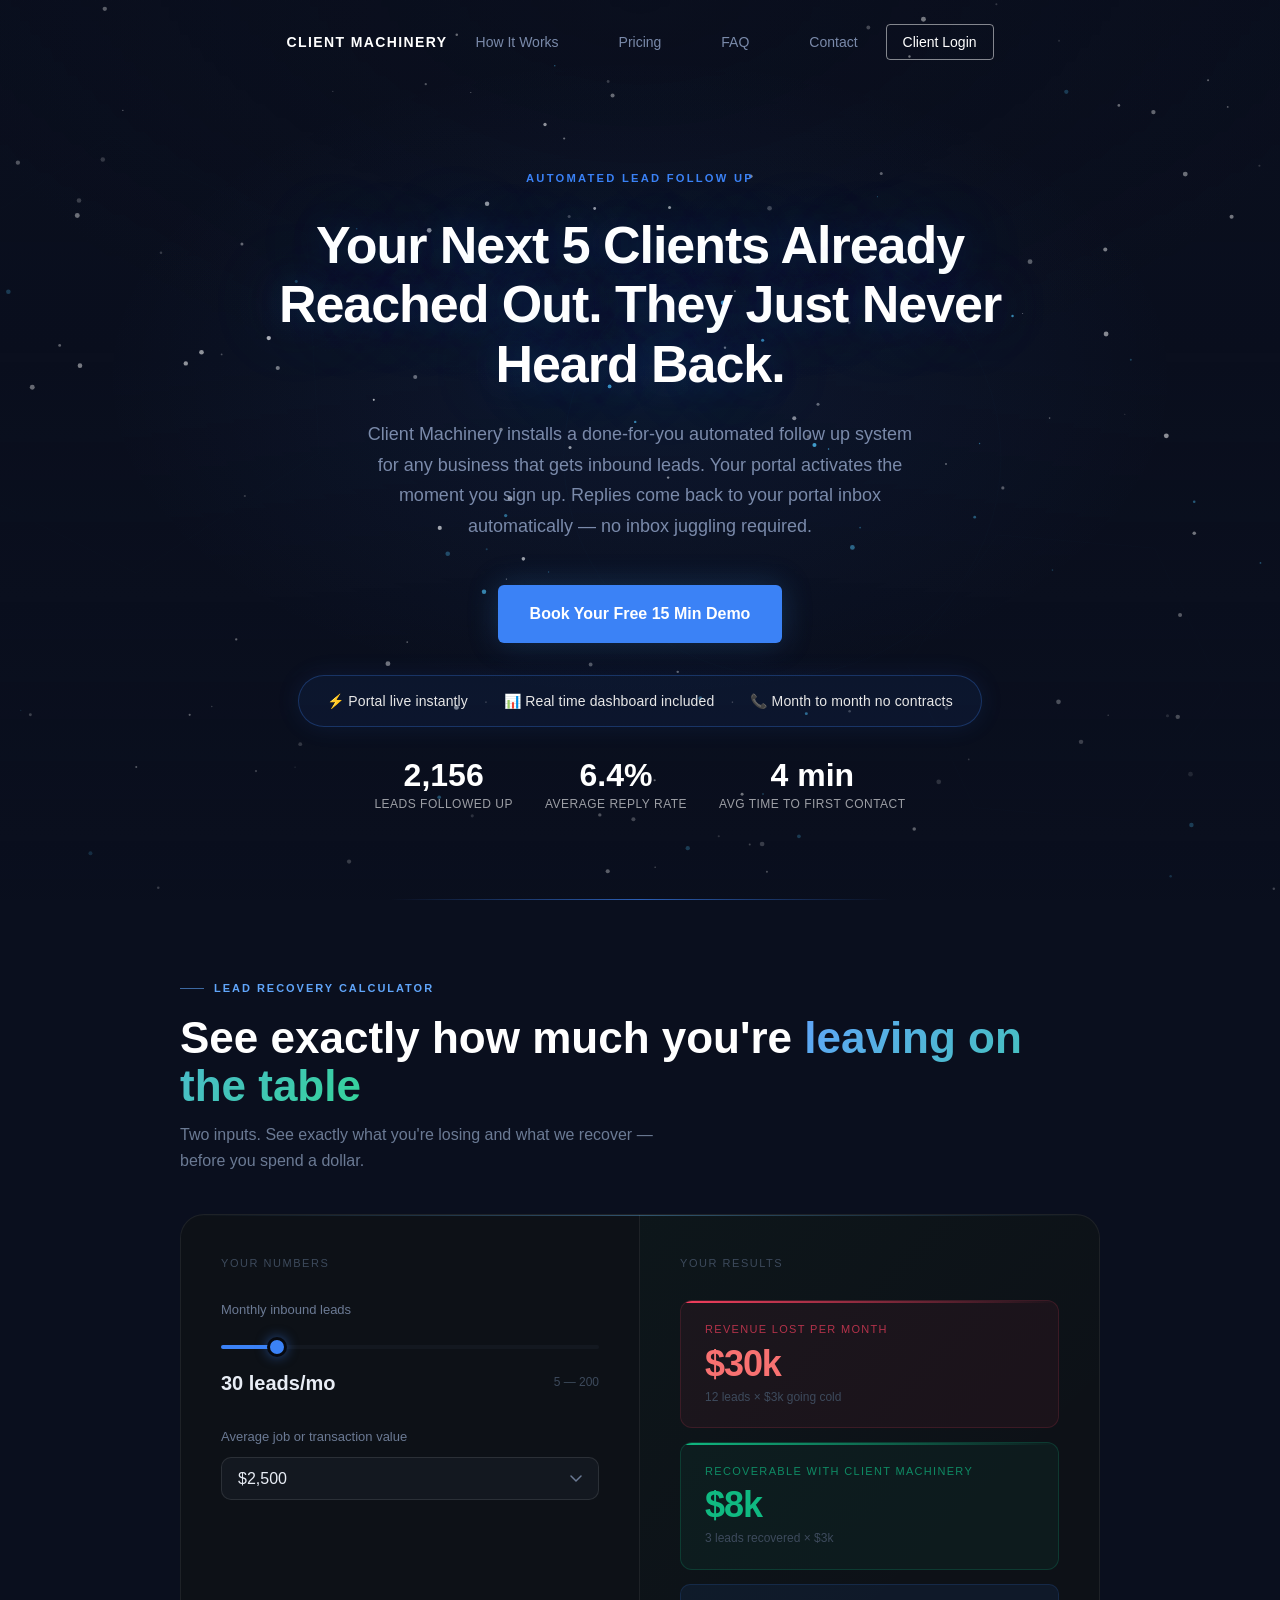
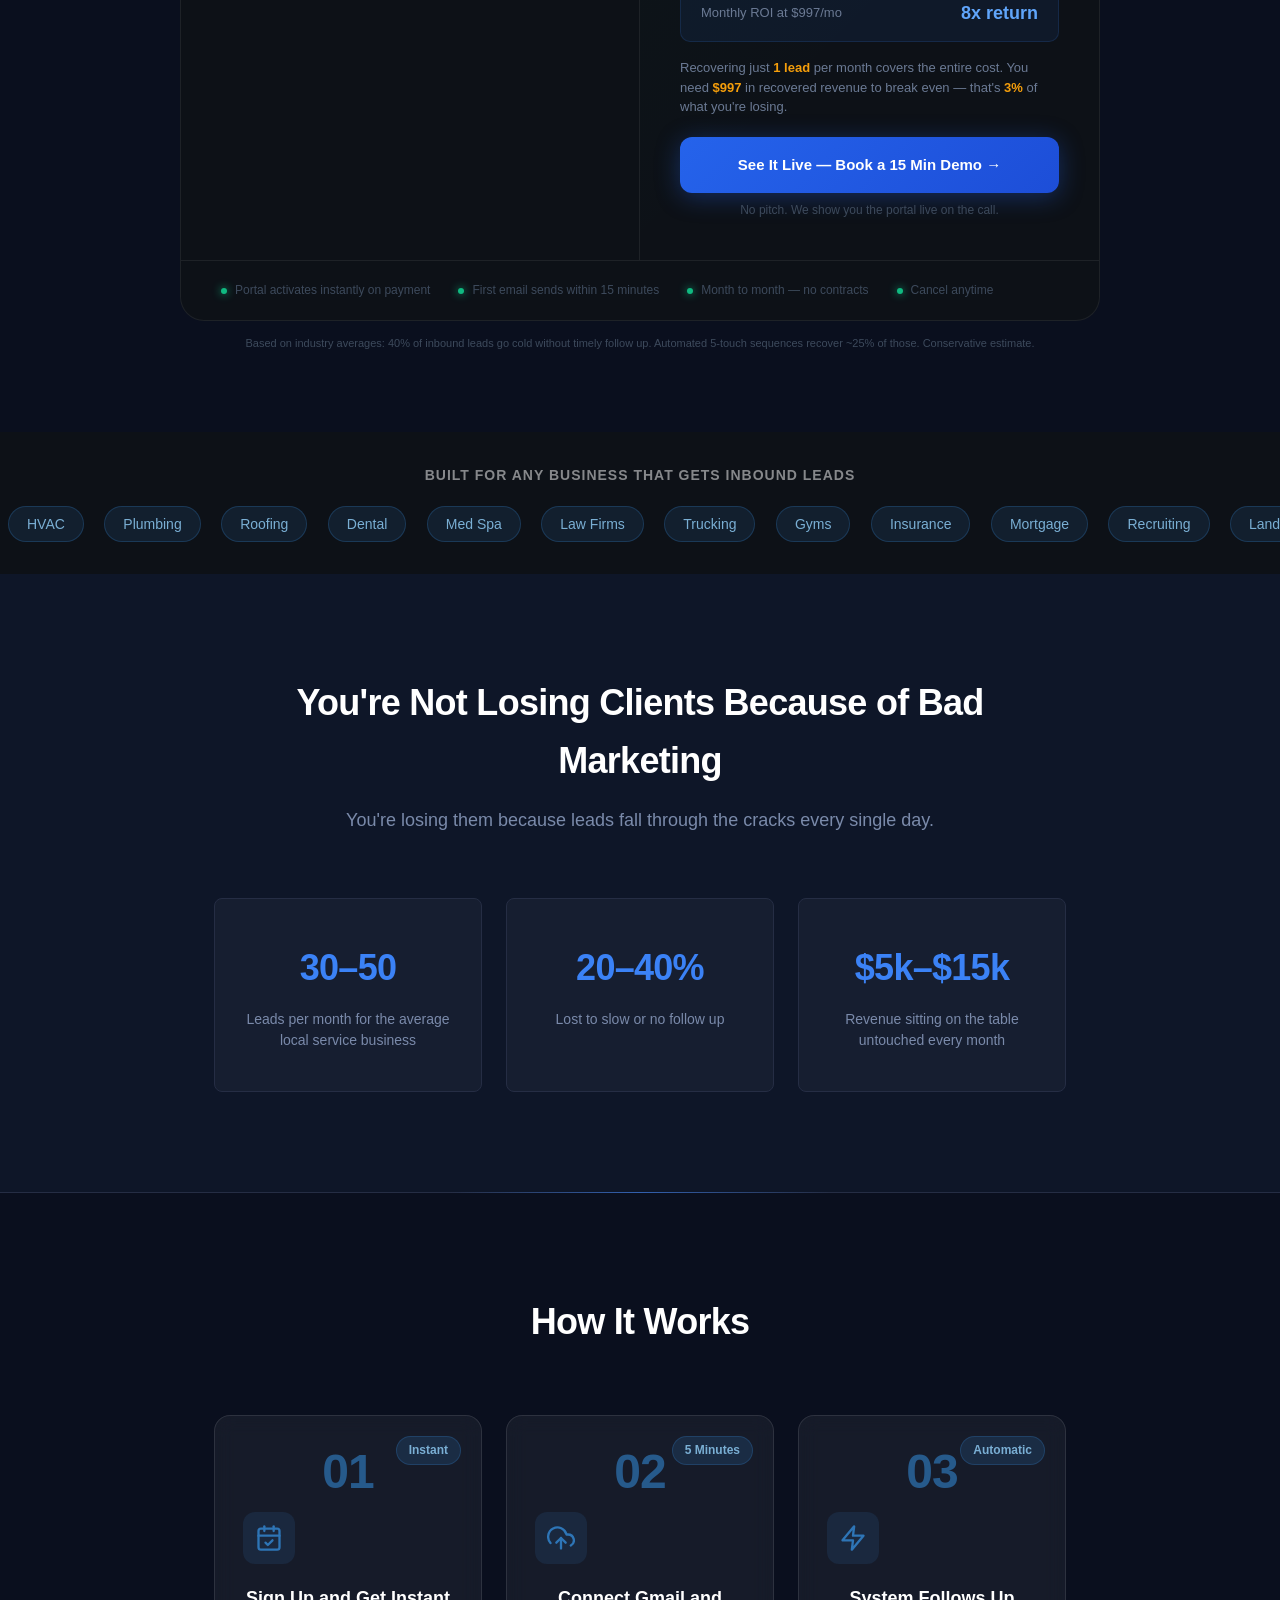
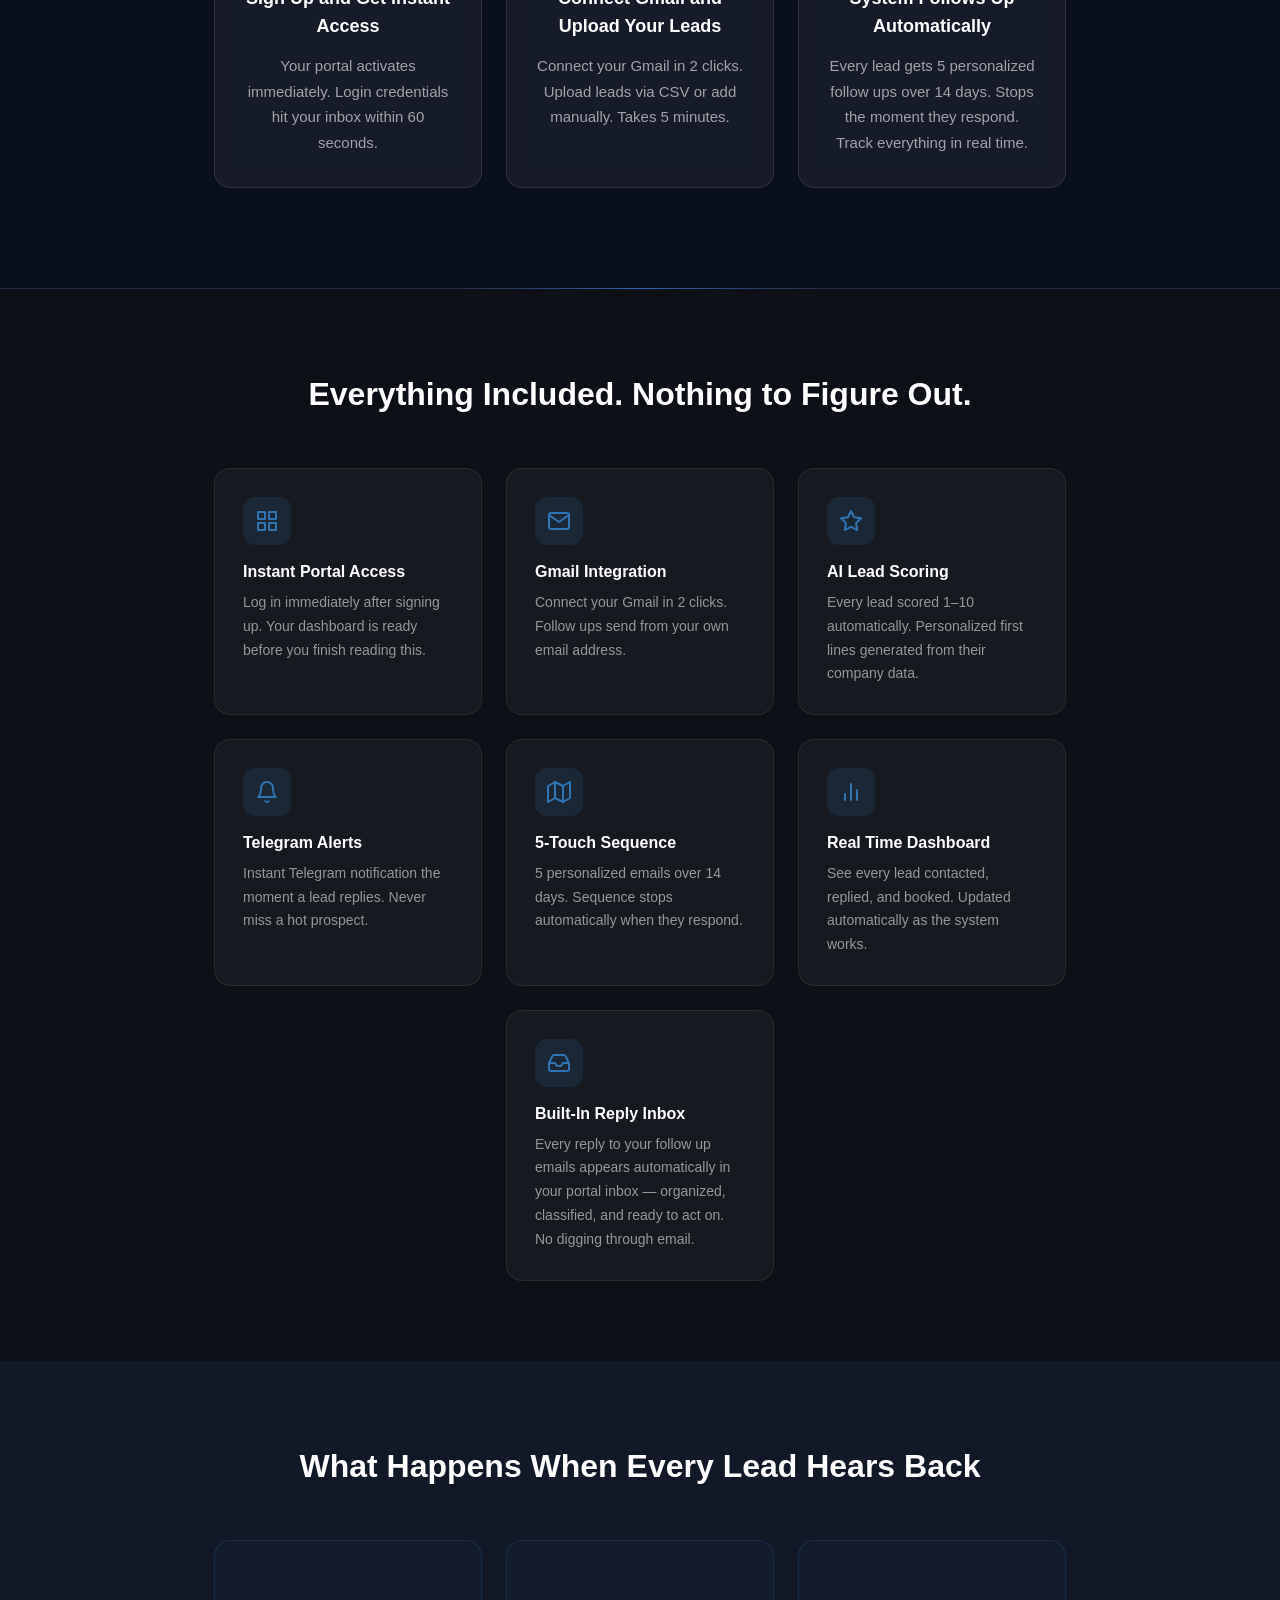
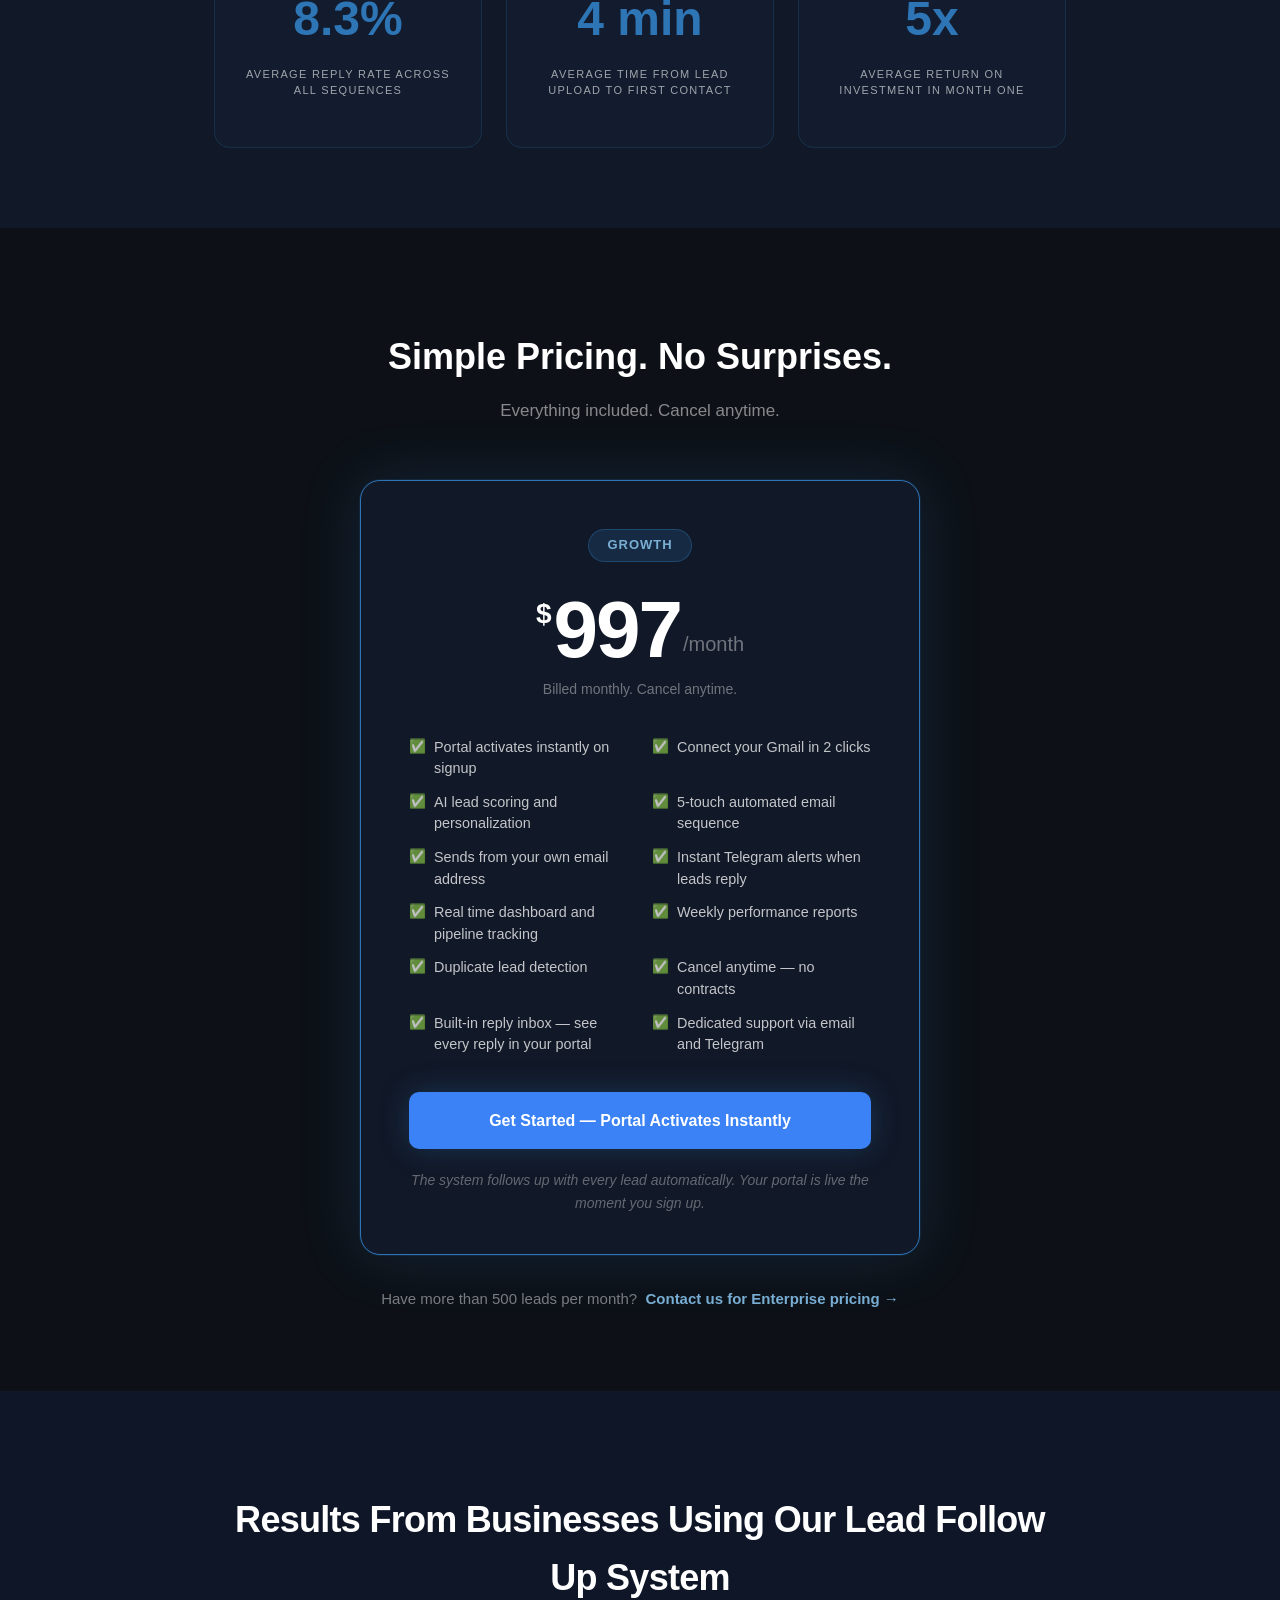
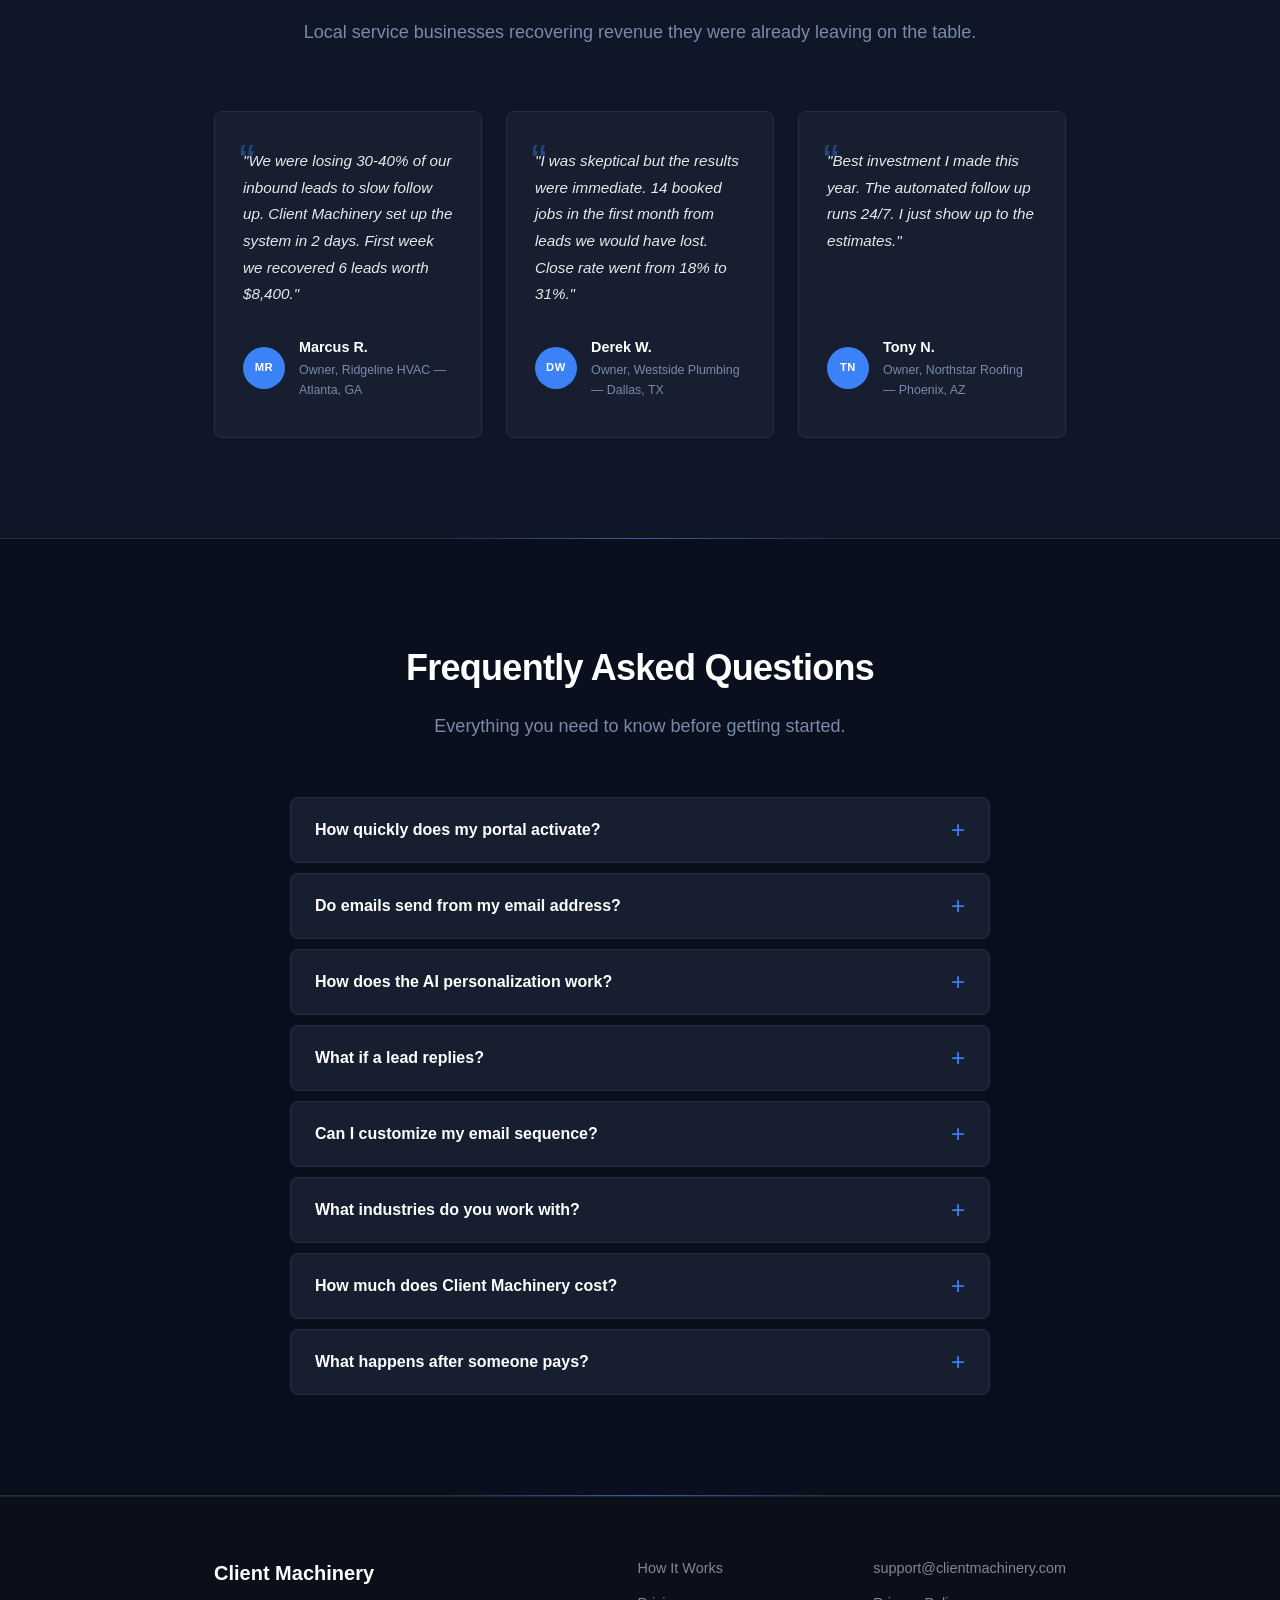
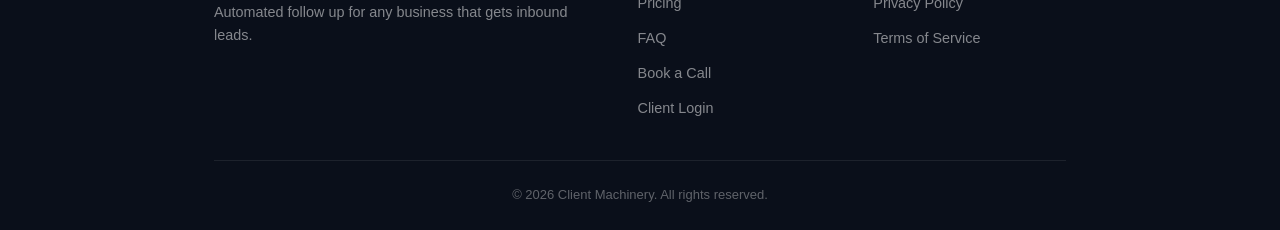
==== commit 750b3546: "Fix calculator subtitle and breakeven percentage display" ====
--- a/index.html
+++ b/index.html
@@ -215,7 +215,7 @@
     <section class="calc-section">
       <div class="calc-section-label">Lead Recovery Calculator</div>
       <h2>See exactly how much you're <span>leaving on the table</span></h2>
-      <p class="calc-subtitle">Adjust the sliders to match your business. We'll show you what automated follow up is worth — before you spend a dollar.</p>
+      <p class="calc-subtitle">Two inputs. See exactly what you're losing and what we recover — before you spend a dollar.</p>
 
       <div class="calc-card">
         <div class="calc-grid">
@@ -724,7 +724,8 @@
     var recovered = Math.round(cold * 0.25);
     var roi = recovery > 0 ? Math.round(recovery / 997) : 0;
     var beLeads = Math.ceil(997 / v);
-    var bePct = loss > 0 ? Math.min(Math.round((997 / loss) * 100), 99) : 0;
+    var bePct = loss > 0 ? Math.round((997 / loss) * 100) : 0;
+    var bePctDisplay = bePct < 1 ? 'less than 1' : Math.min(bePct, 99);
 
     document.getElementById('calc-leads-val').textContent = l.toLocaleString();
     document.getElementById('calc-loss').textContent = fmt(loss);
@@ -733,7 +734,7 @@
     document.getElementById('calc-recovery-sub').textContent = recovered + ' leads recovered × ' + fmt(v);
     document.getElementById('calc-roi').textContent = roi + 'x return';
     document.getElementById('calc-be-leads').textContent = beLeads + (beLeads === 1 ? ' lead' : ' leads');
-    document.getElementById('calc-be-pct').textContent = bePct + '%';
+    document.getElementById('calc-be-pct').textContent = bePctDisplay + '%';
 
     updateSlider(leads, 5, 200);
   }
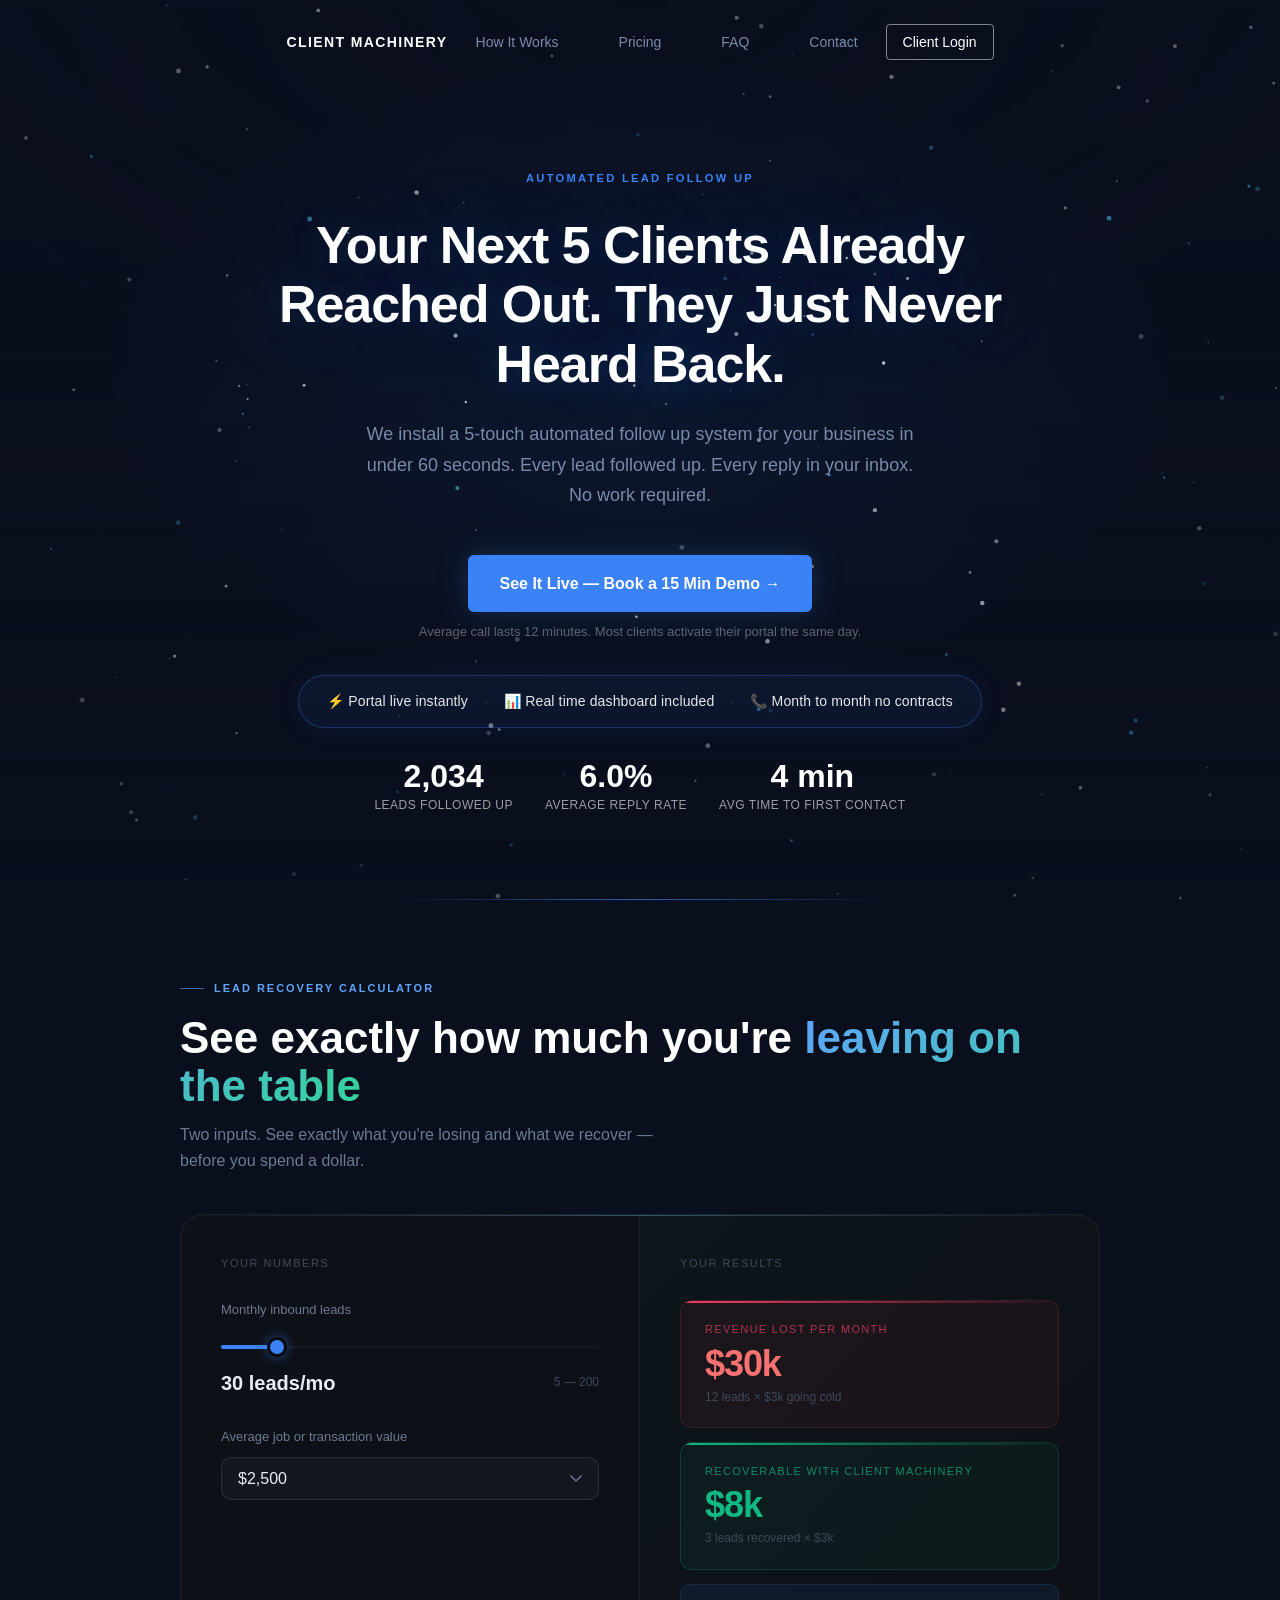
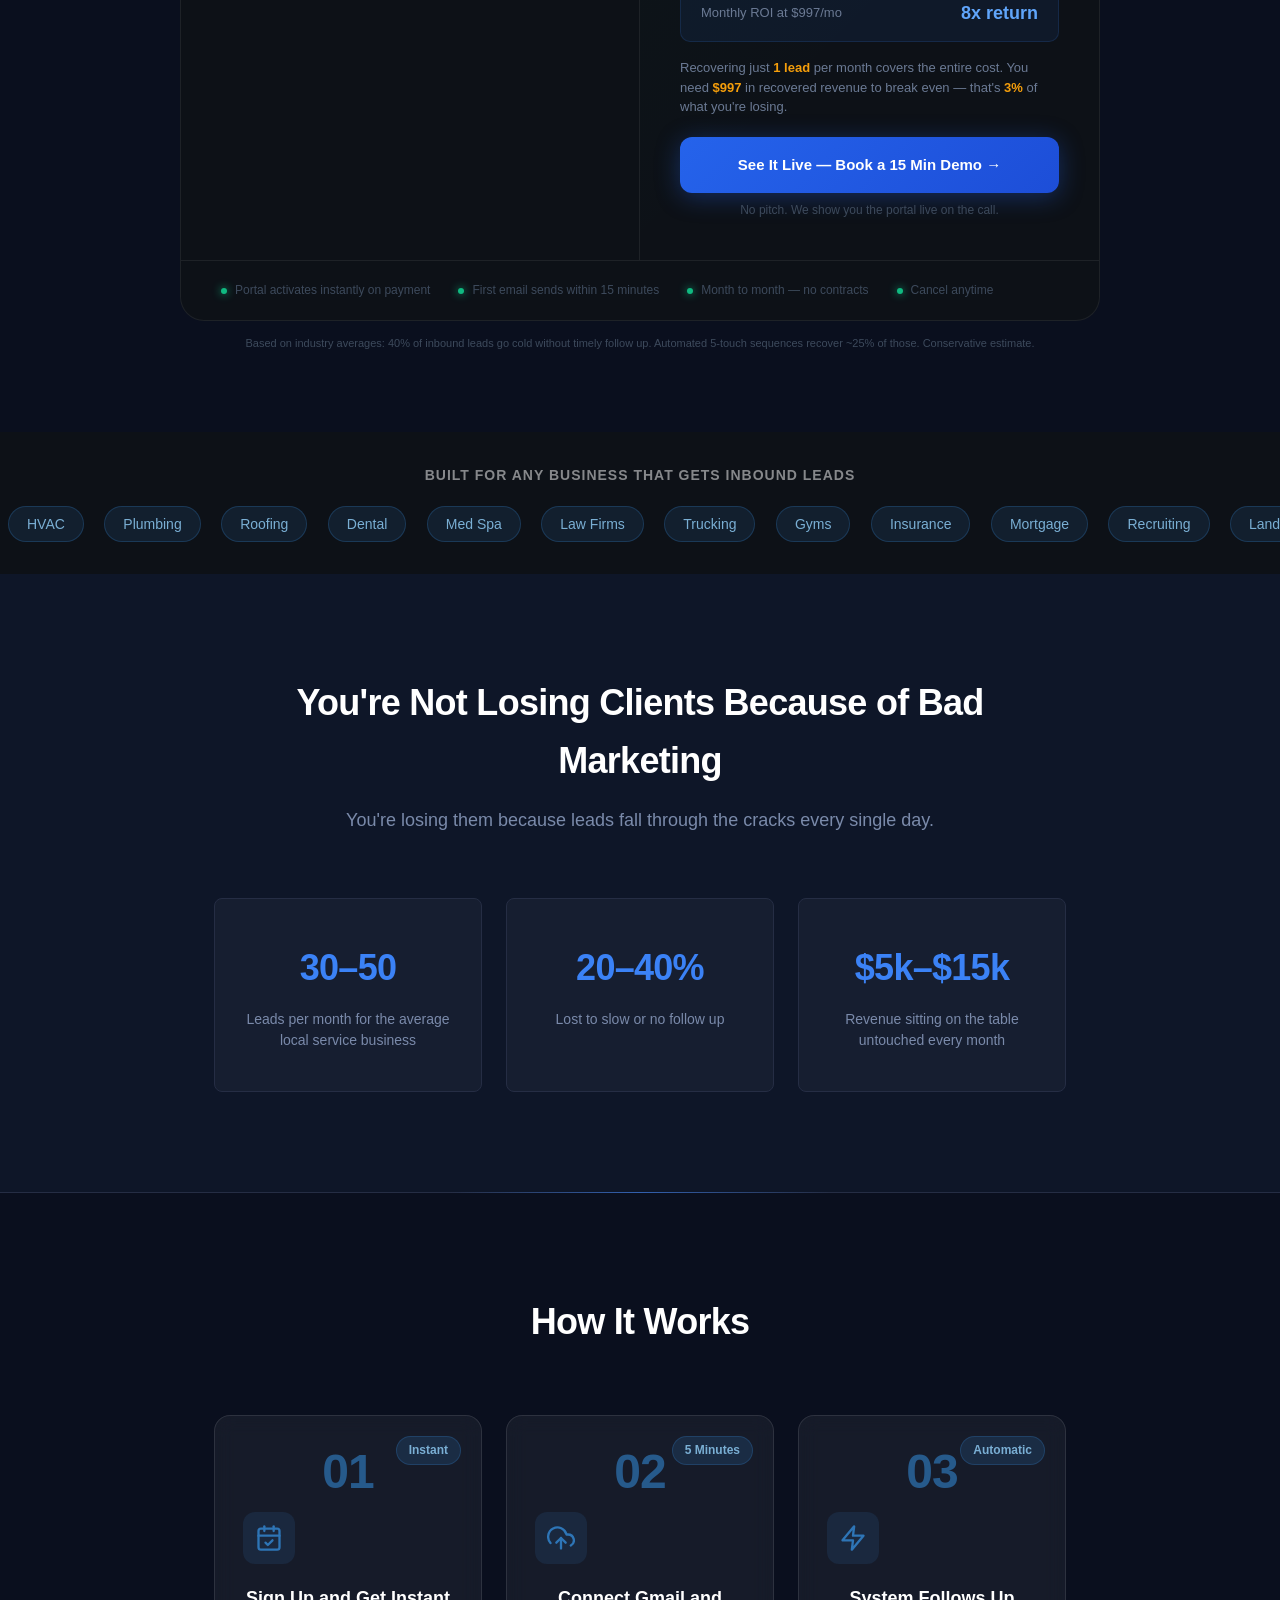
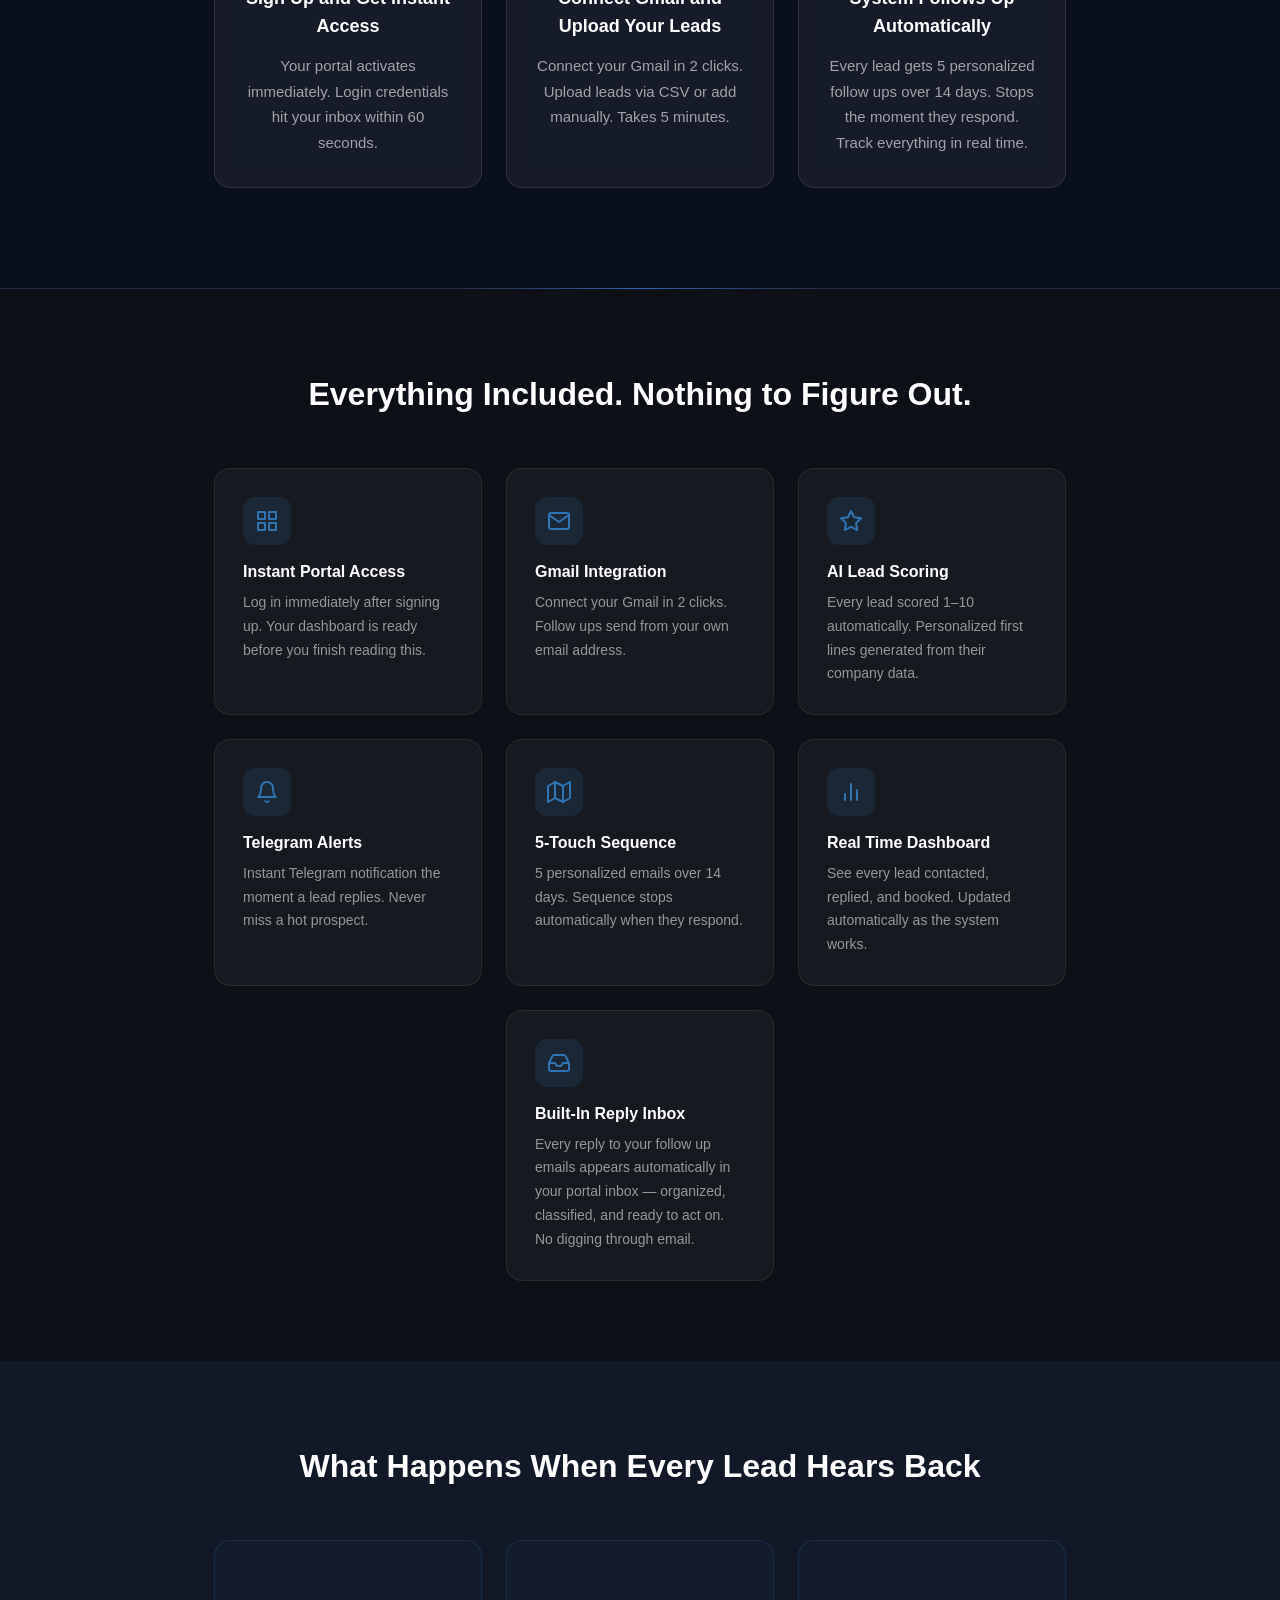
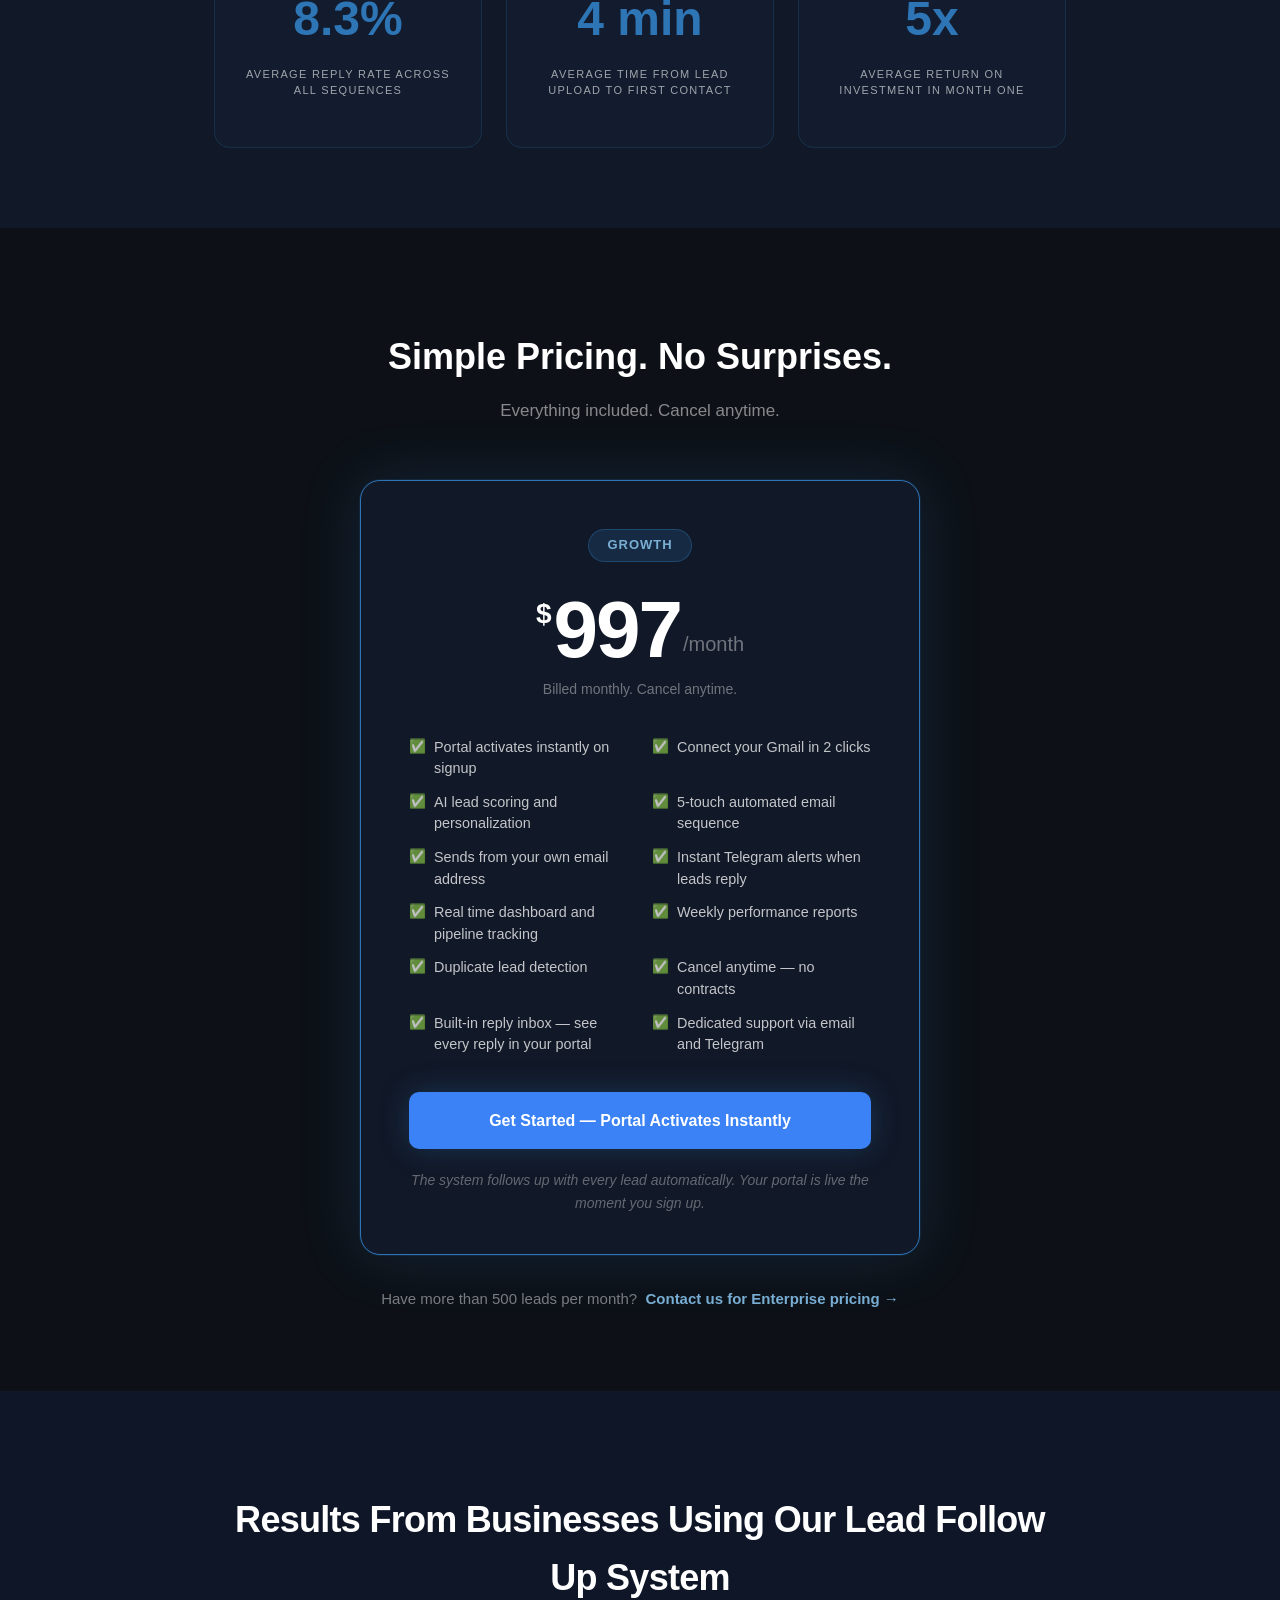
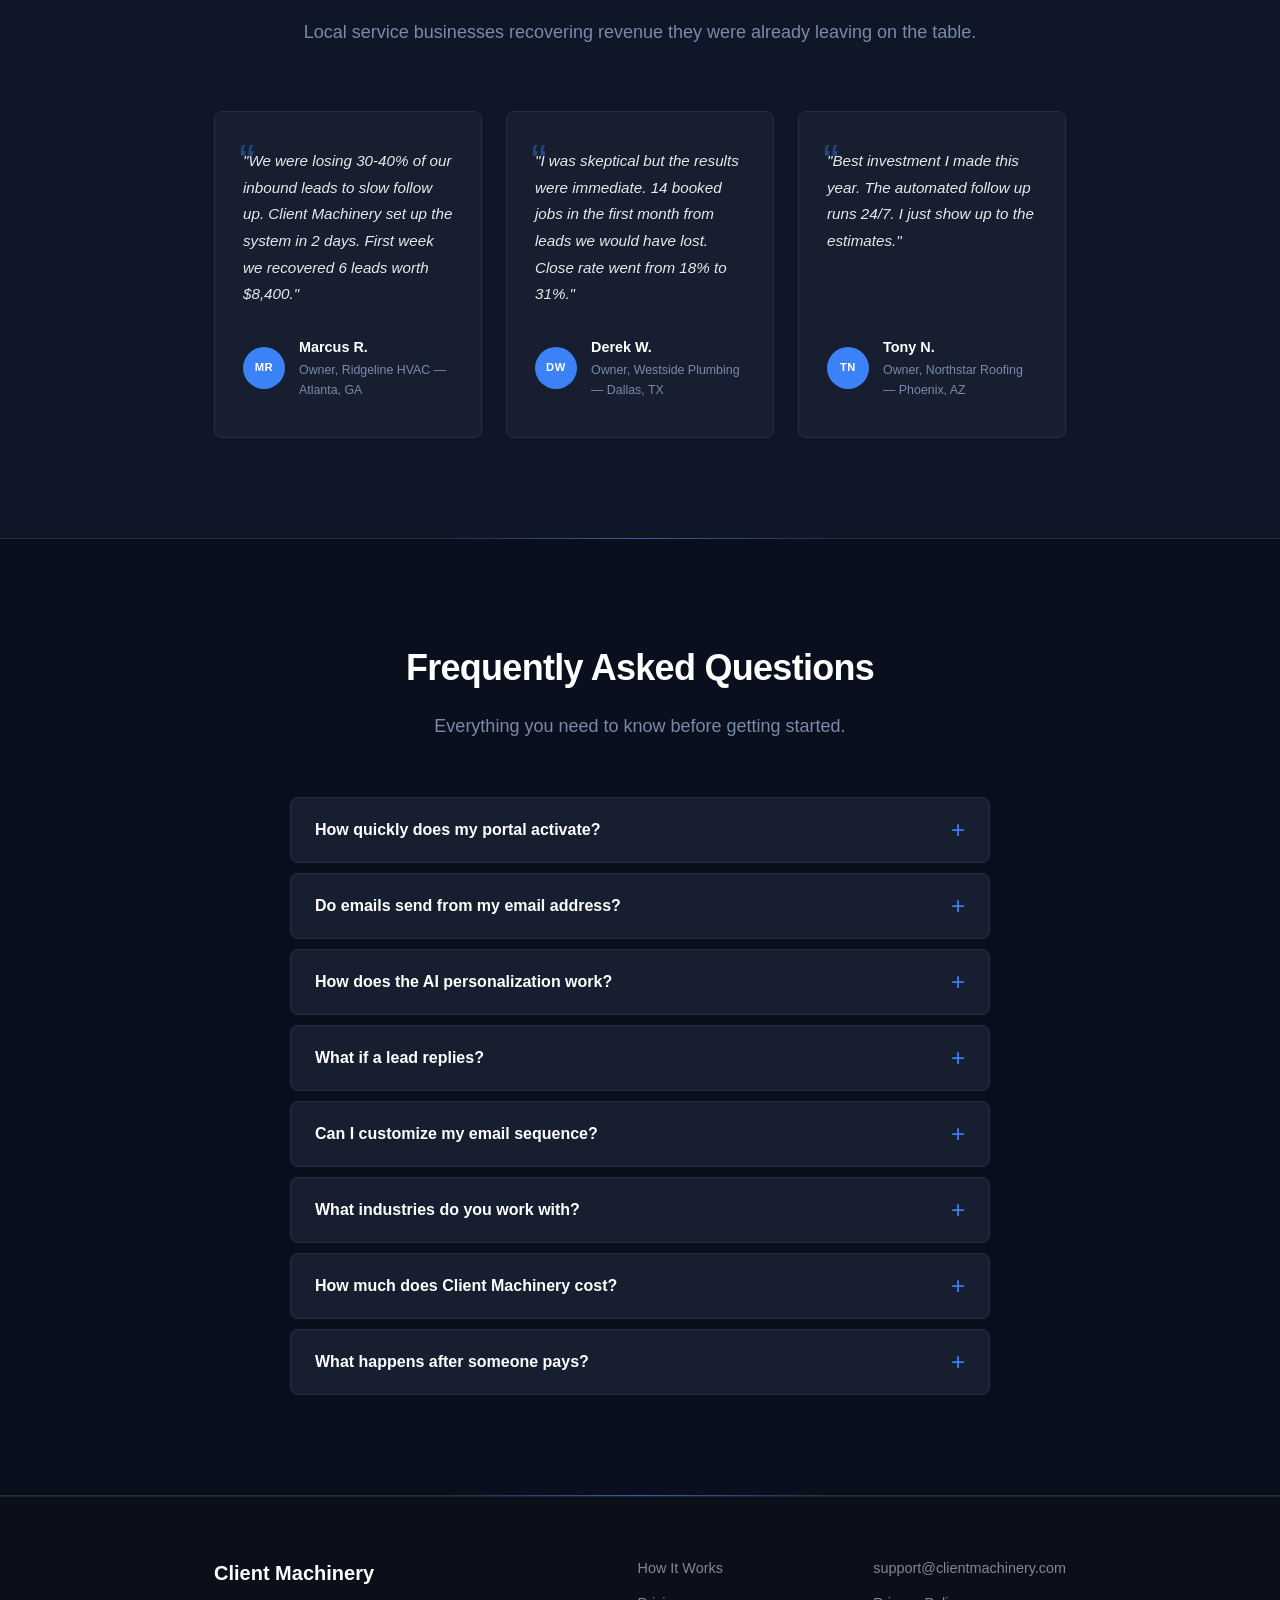
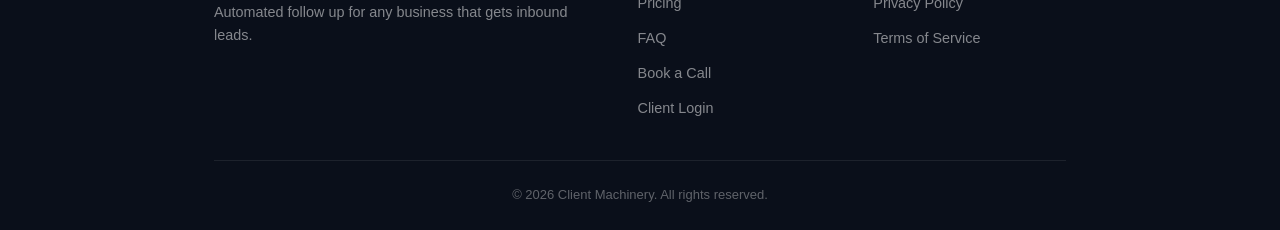
==== commit fa6130e7: "Update hero subtitle, CTA button text, and add caption line below button" ====
--- a/index.html
+++ b/index.html
@@ -183,9 +183,10 @@
         <div class="hero-content">
             <p class="eyebrow">AUTOMATED LEAD FOLLOW UP</p>
             <h1>Your Next 5 Clients Already Reached Out. They Just Never Heard Back.</h1>
-            <p class="subheadline">Client Machinery installs a done-for-you automated follow up system for any business that gets inbound leads. Your portal activates the moment you sign up. Replies come back to your portal inbox automatically — no inbox juggling required.</p>
+            <p class="subheadline">We install a 5-touch automated follow up system for your business in under 60 seconds. Every lead followed up. Every reply in your inbox. No work required.</p>
             <div class="hero-cta">
-                <a href="https://calendly.com/donald-clientmachinery/30min" class="btn-primary" target="_blank" rel="noopener">Book Your Free 15 Min Demo</a>
+                <a href="https://calendly.com/donald-clientmachinery/30min" class="btn-primary" target="_blank" rel="noopener">See It Live — Book a 15 Min Demo →</a>
+                <span style="font-size:13px;color:rgba(255,255,255,0.35);text-align:center;margin-top:10px;display:block;">Average call lasts 12 minutes. Most clients activate their portal the same day.</span>
             </div>
             <div class="trust-bar">
                 <span>⚡ Portal live instantly</span>
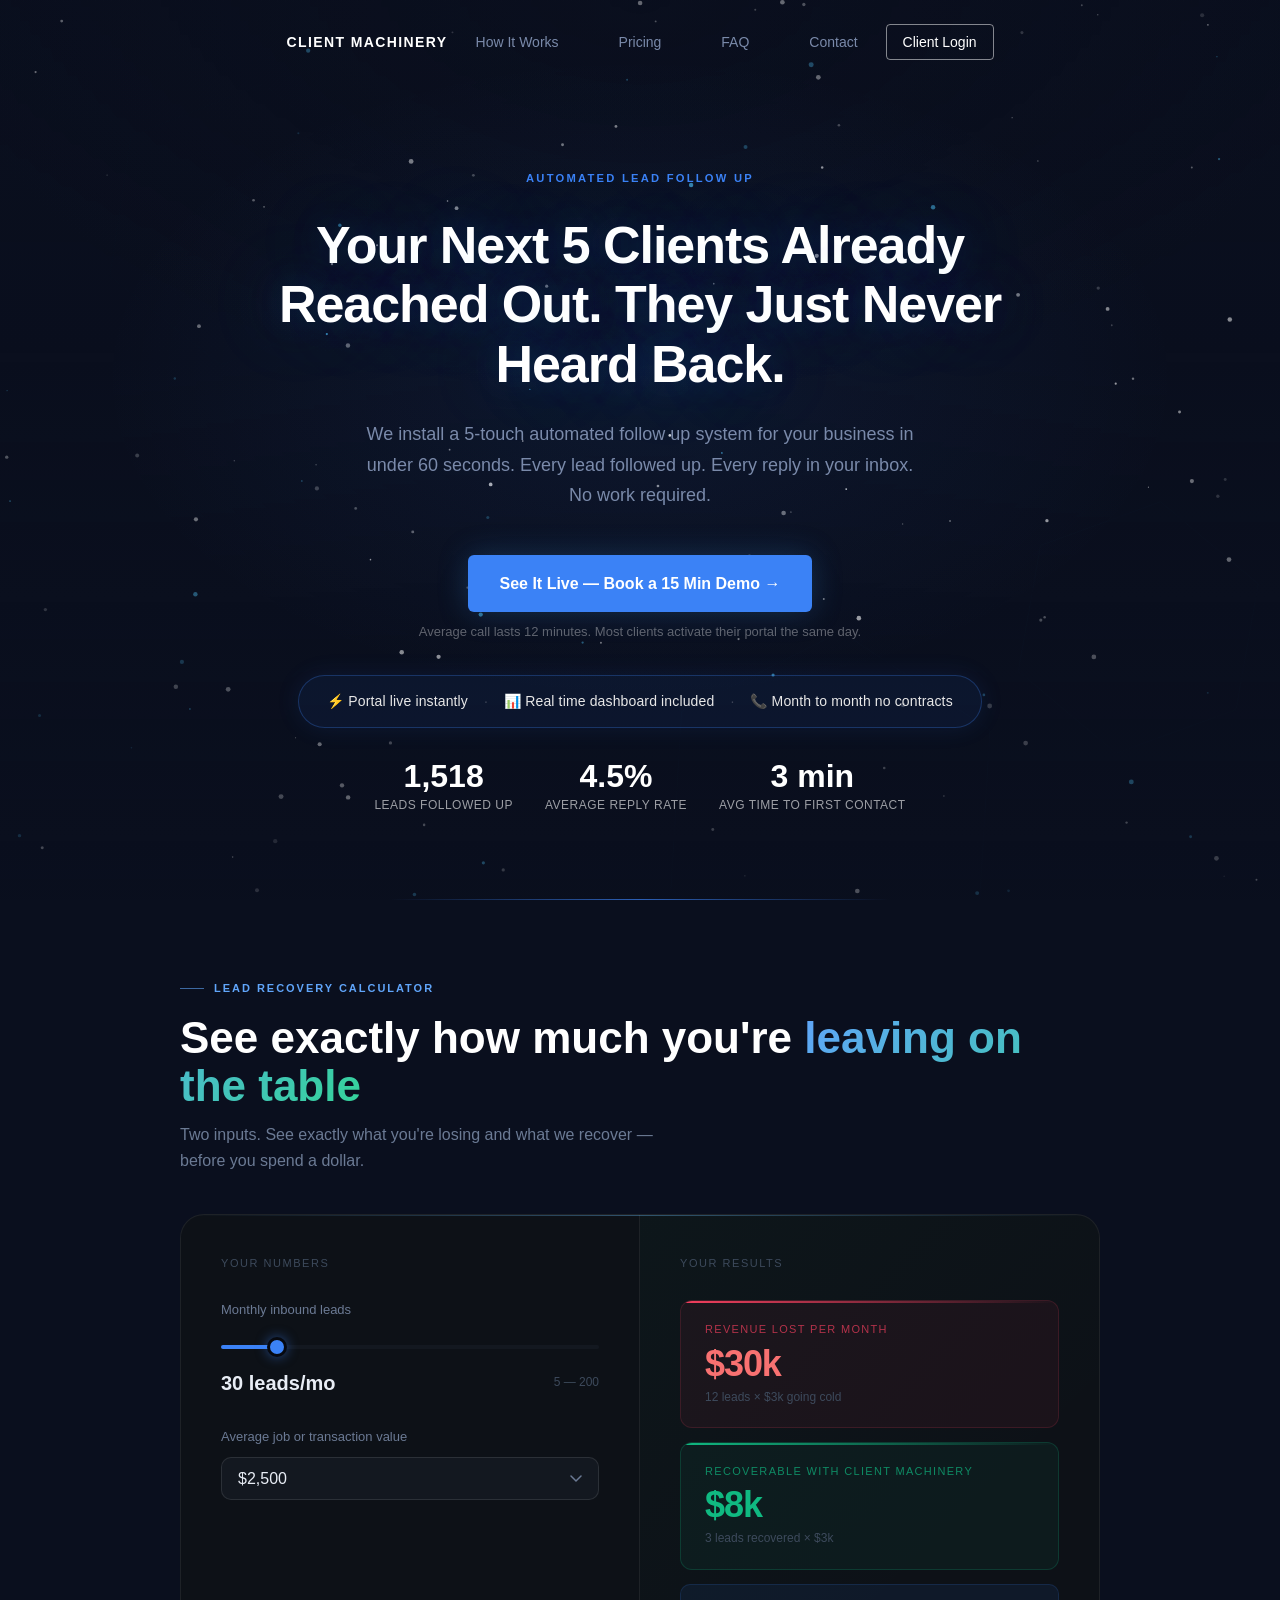
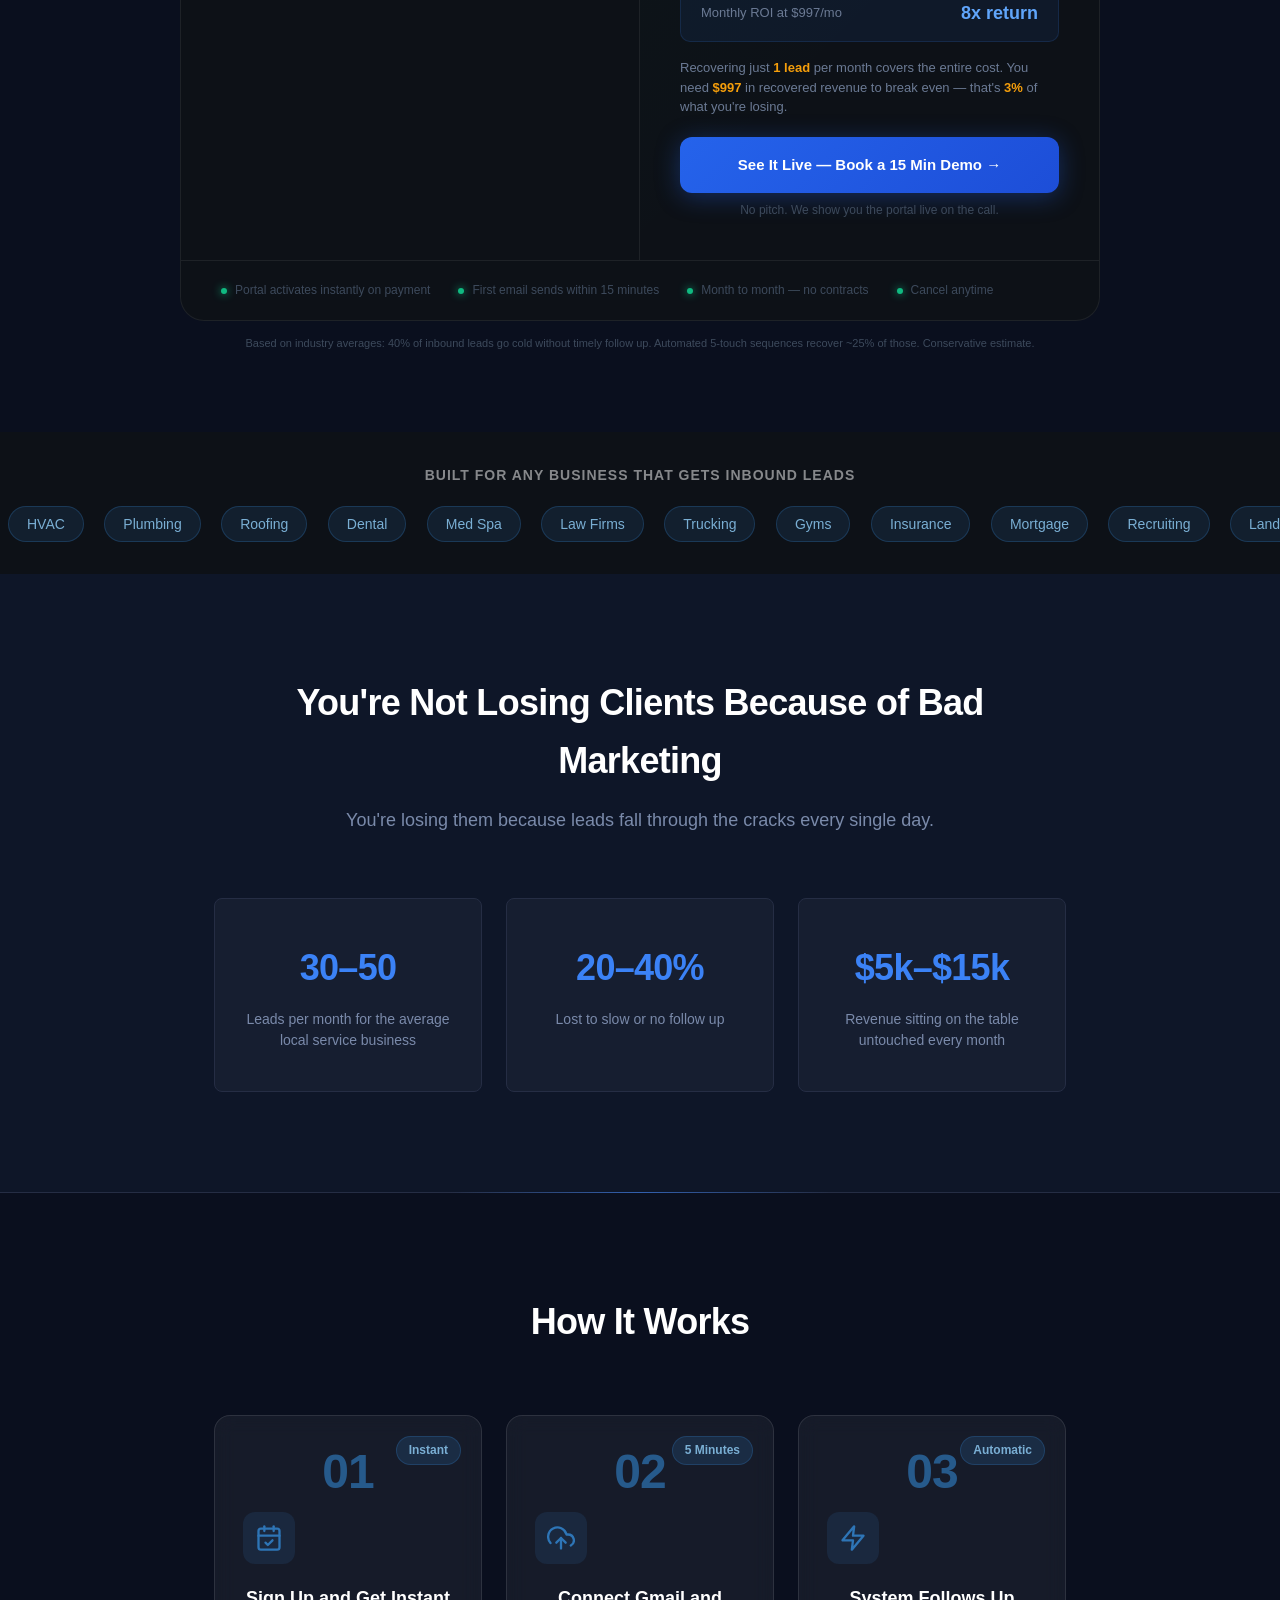
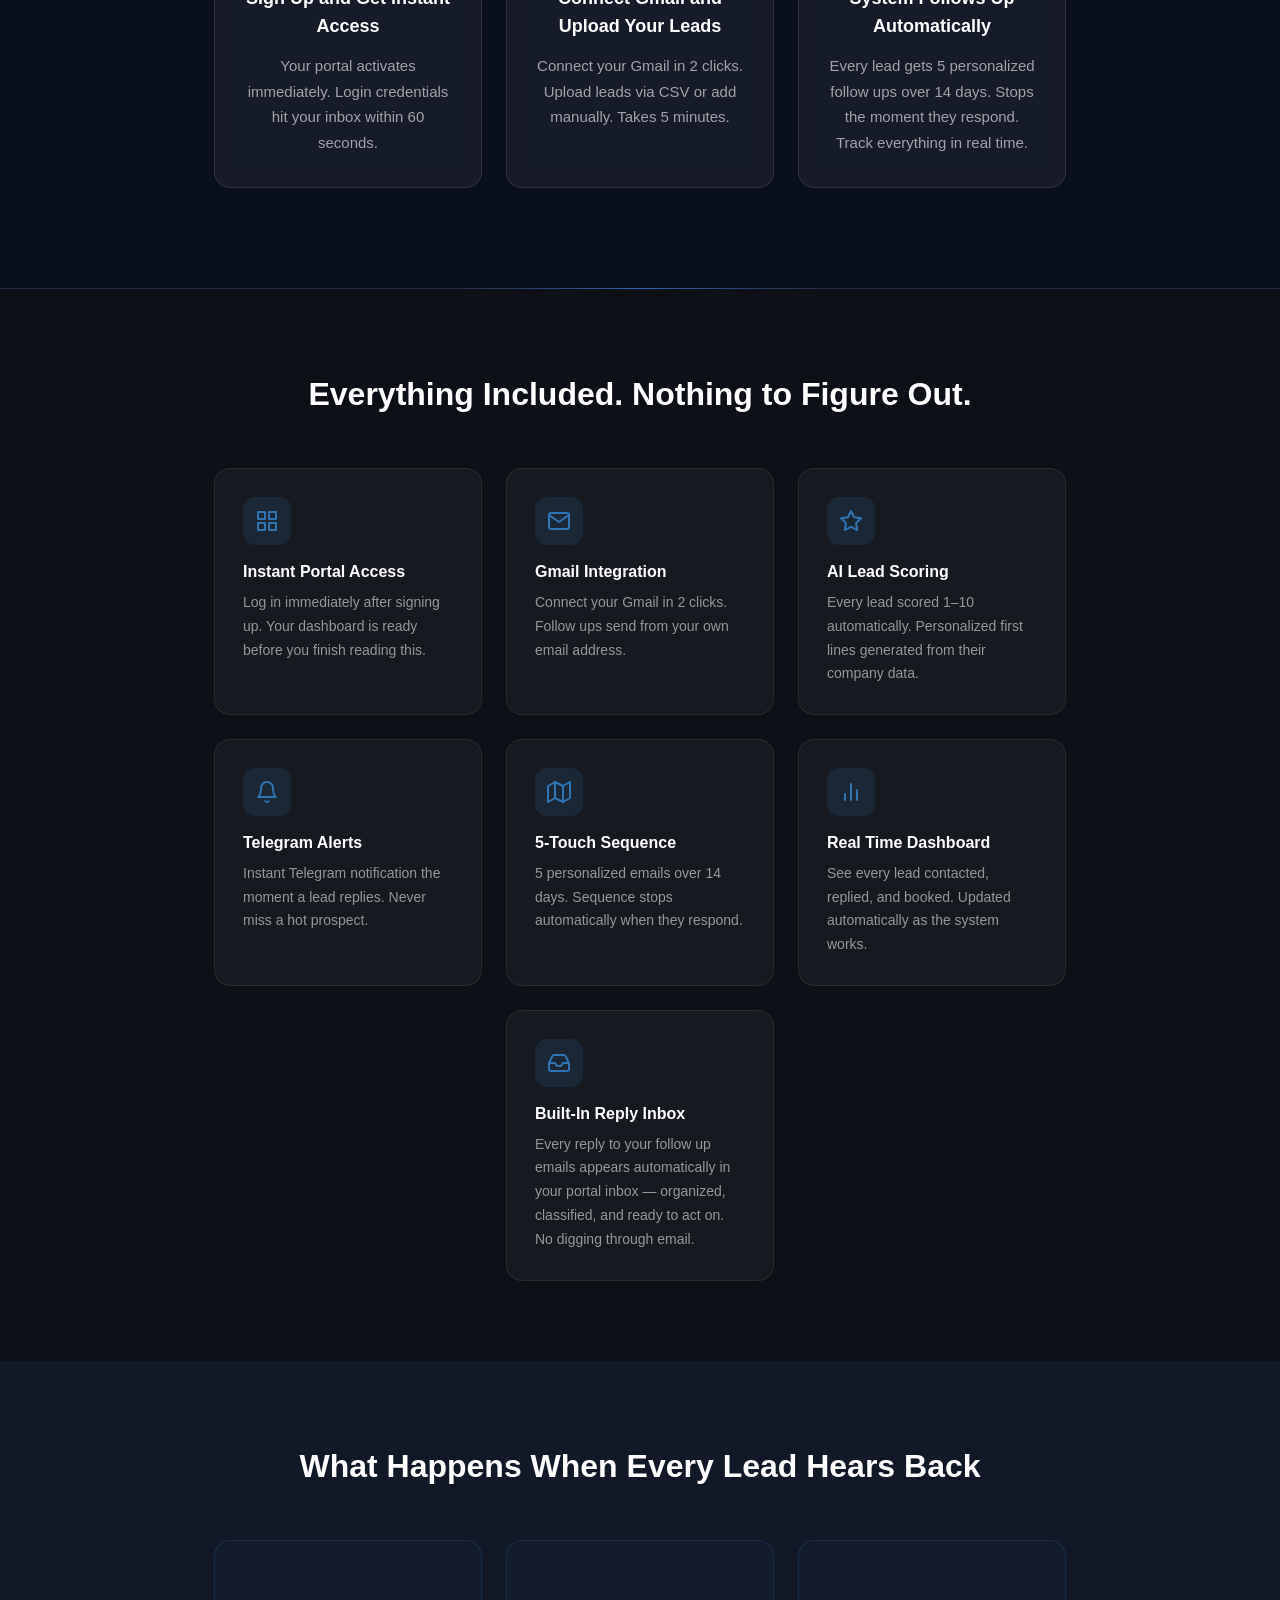
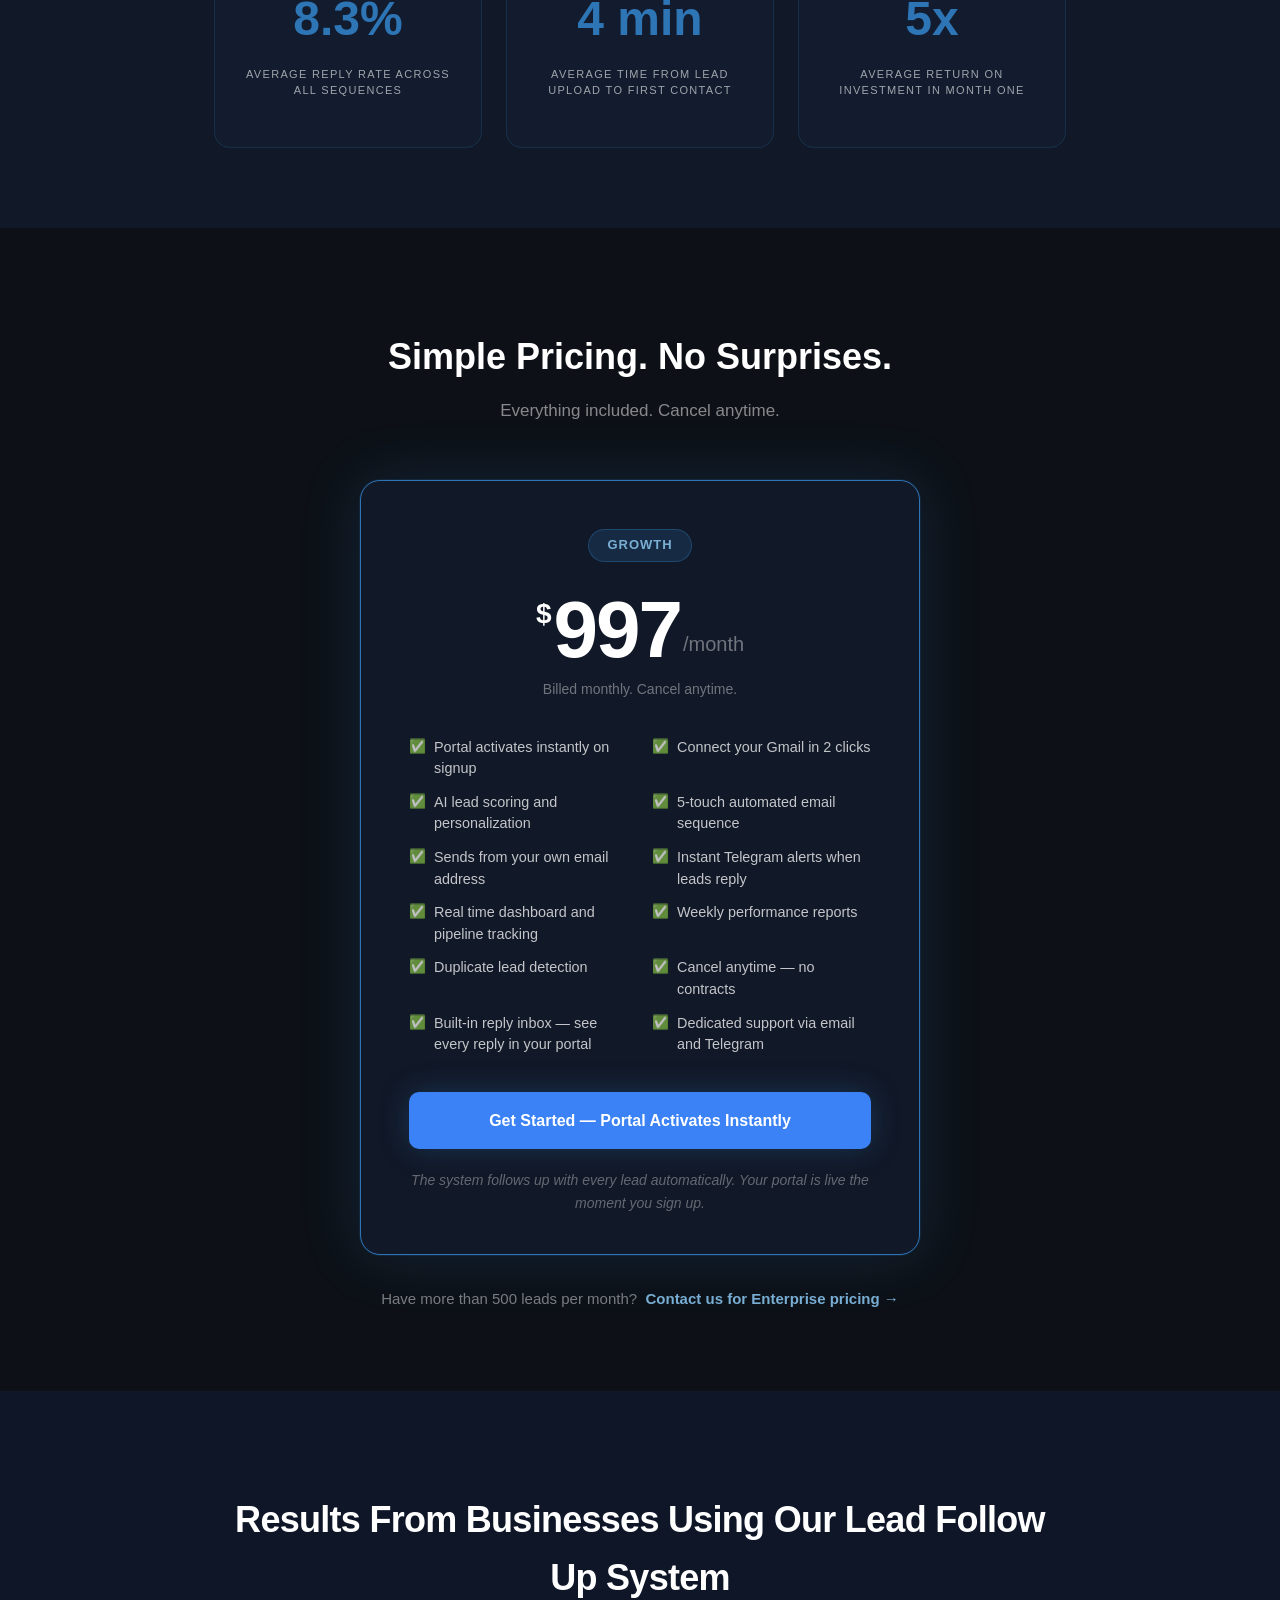
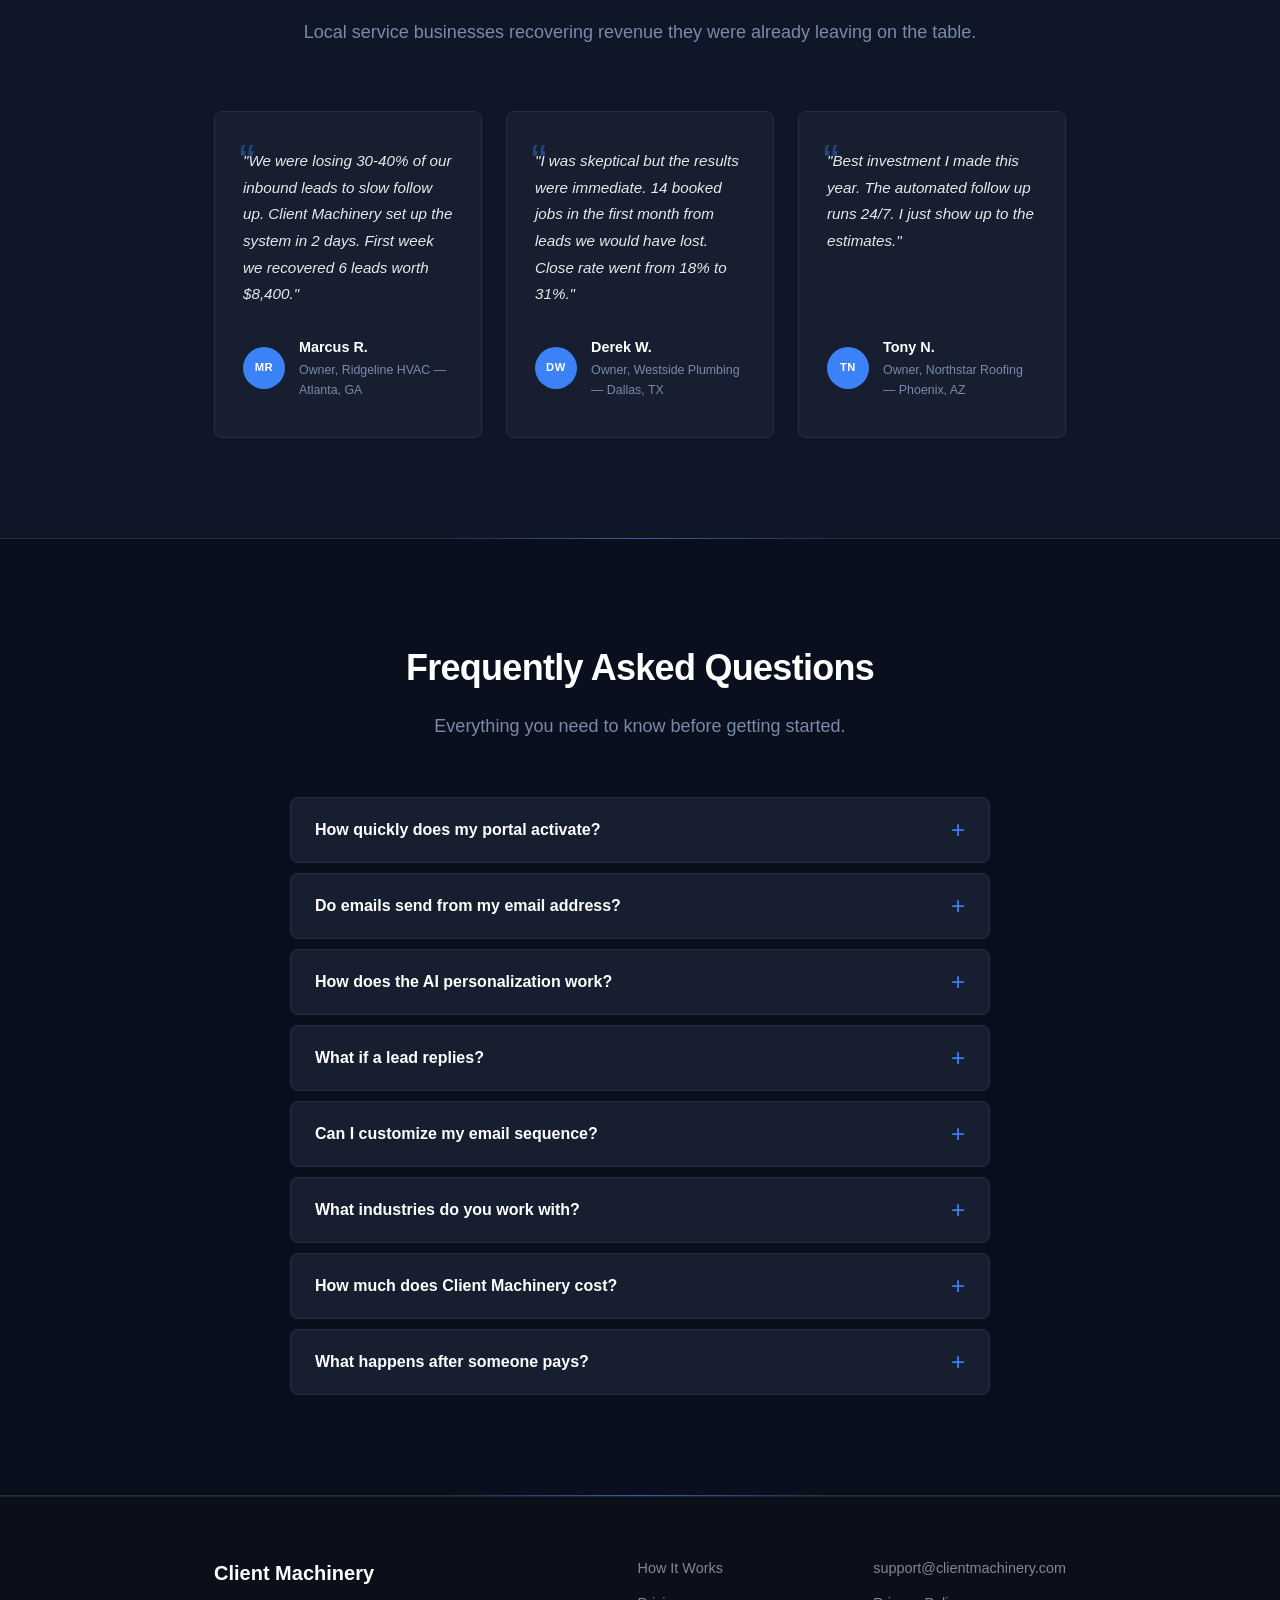
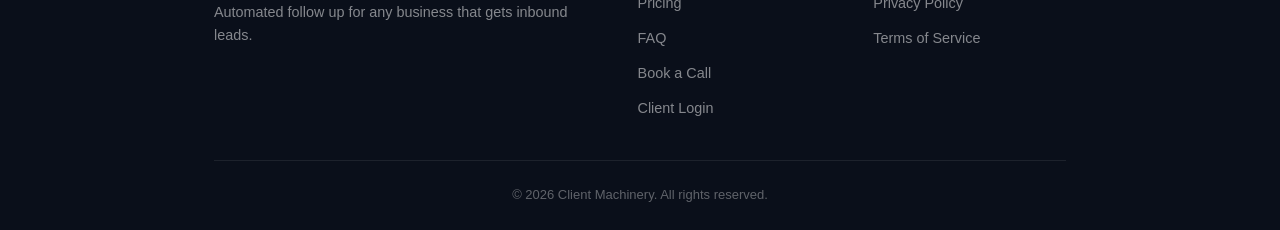
==== commit 8f2a978d: "Update Calendly URL to 15min across all files" ====
--- a/index.html
+++ b/index.html
@@ -185,7 +185,7 @@
             <h1>Your Next 5 Clients Already Reached Out. They Just Never Heard Back.</h1>
             <p class="subheadline">We install a 5-touch automated follow up system for your business in under 60 seconds. Every lead followed up. Every reply in your inbox. No work required.</p>
             <div class="hero-cta">
-                <a href="https://calendly.com/donald-clientmachinery/30min" class="btn-primary" target="_blank" rel="noopener">See It Live — Book a 15 Min Demo →</a>
+                <a href="https://calendly.com/donald-clientmachinery/15min" class="btn-primary" target="_blank" rel="noopener">See It Live — Book a 15 Min Demo →</a>
                 <span style="font-size:13px;color:rgba(255,255,255,0.35);text-align:center;margin-top:10px;display:block;">Average call lasts 12 minutes. Most clients activate their portal the same day.</span>
             </div>
             <div class="trust-bar">
@@ -267,7 +267,7 @@
               </p>
             </div>
             <div>
-              <a href="https://calendly.com/donald-clientmachinery/30min"
+              <a href="https://calendly.com/donald-clientmachinery/15min"
                  target="_blank" rel="noopener" class="calc-cta-btn">
                 See It Live — Book a 15 Min Demo →
               </a>
@@ -682,7 +682,7 @@
                     <a href="#how-it-works">How It Works</a>
                     <a href="#pricing">Pricing</a>
                     <a href="#faq">FAQ</a>
-                    <a href="https://calendly.com/donald-clientmachinery/30min" target="_blank" rel="noopener">Book a Call</a>
+                    <a href="https://calendly.com/donald-clientmachinery/15min" target="_blank" rel="noopener">Book a Call</a>
                     <a href="/portal">Client Login</a>
                 </div>
                 <div class="footer-contact">
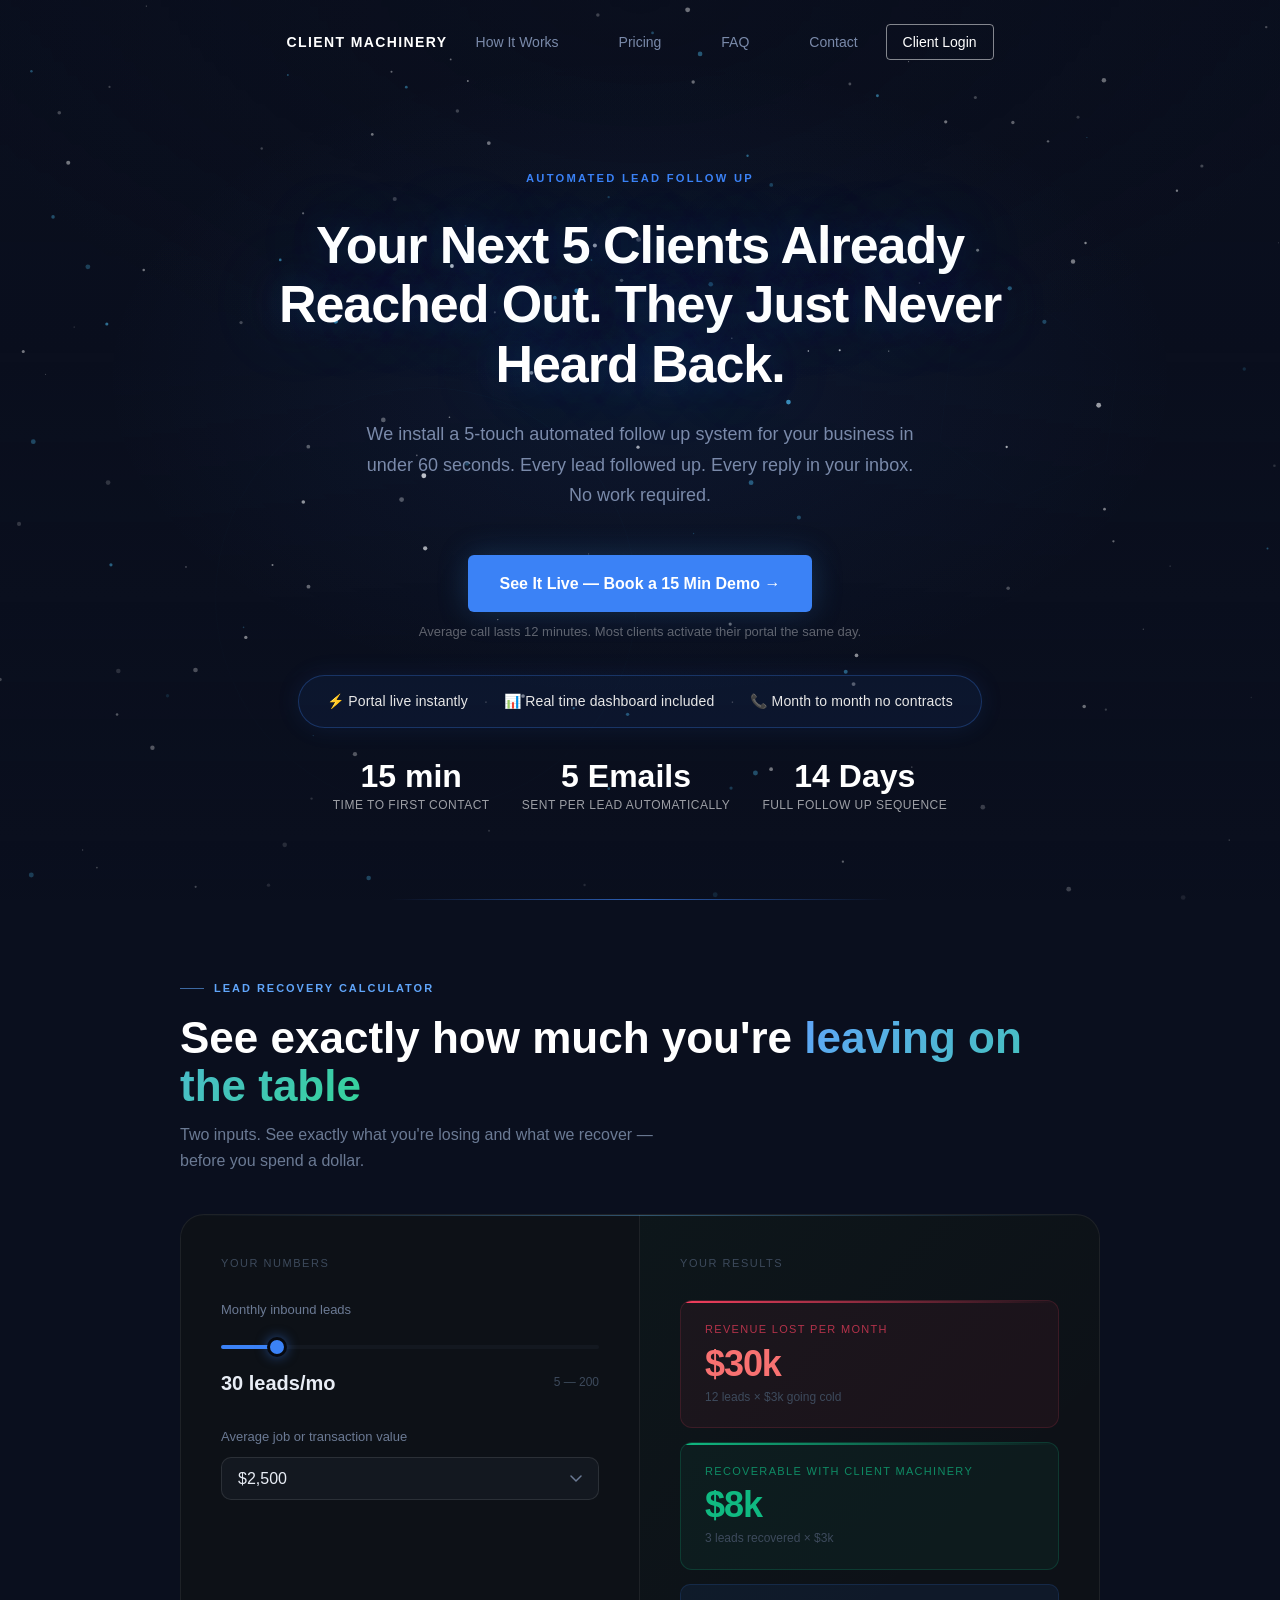
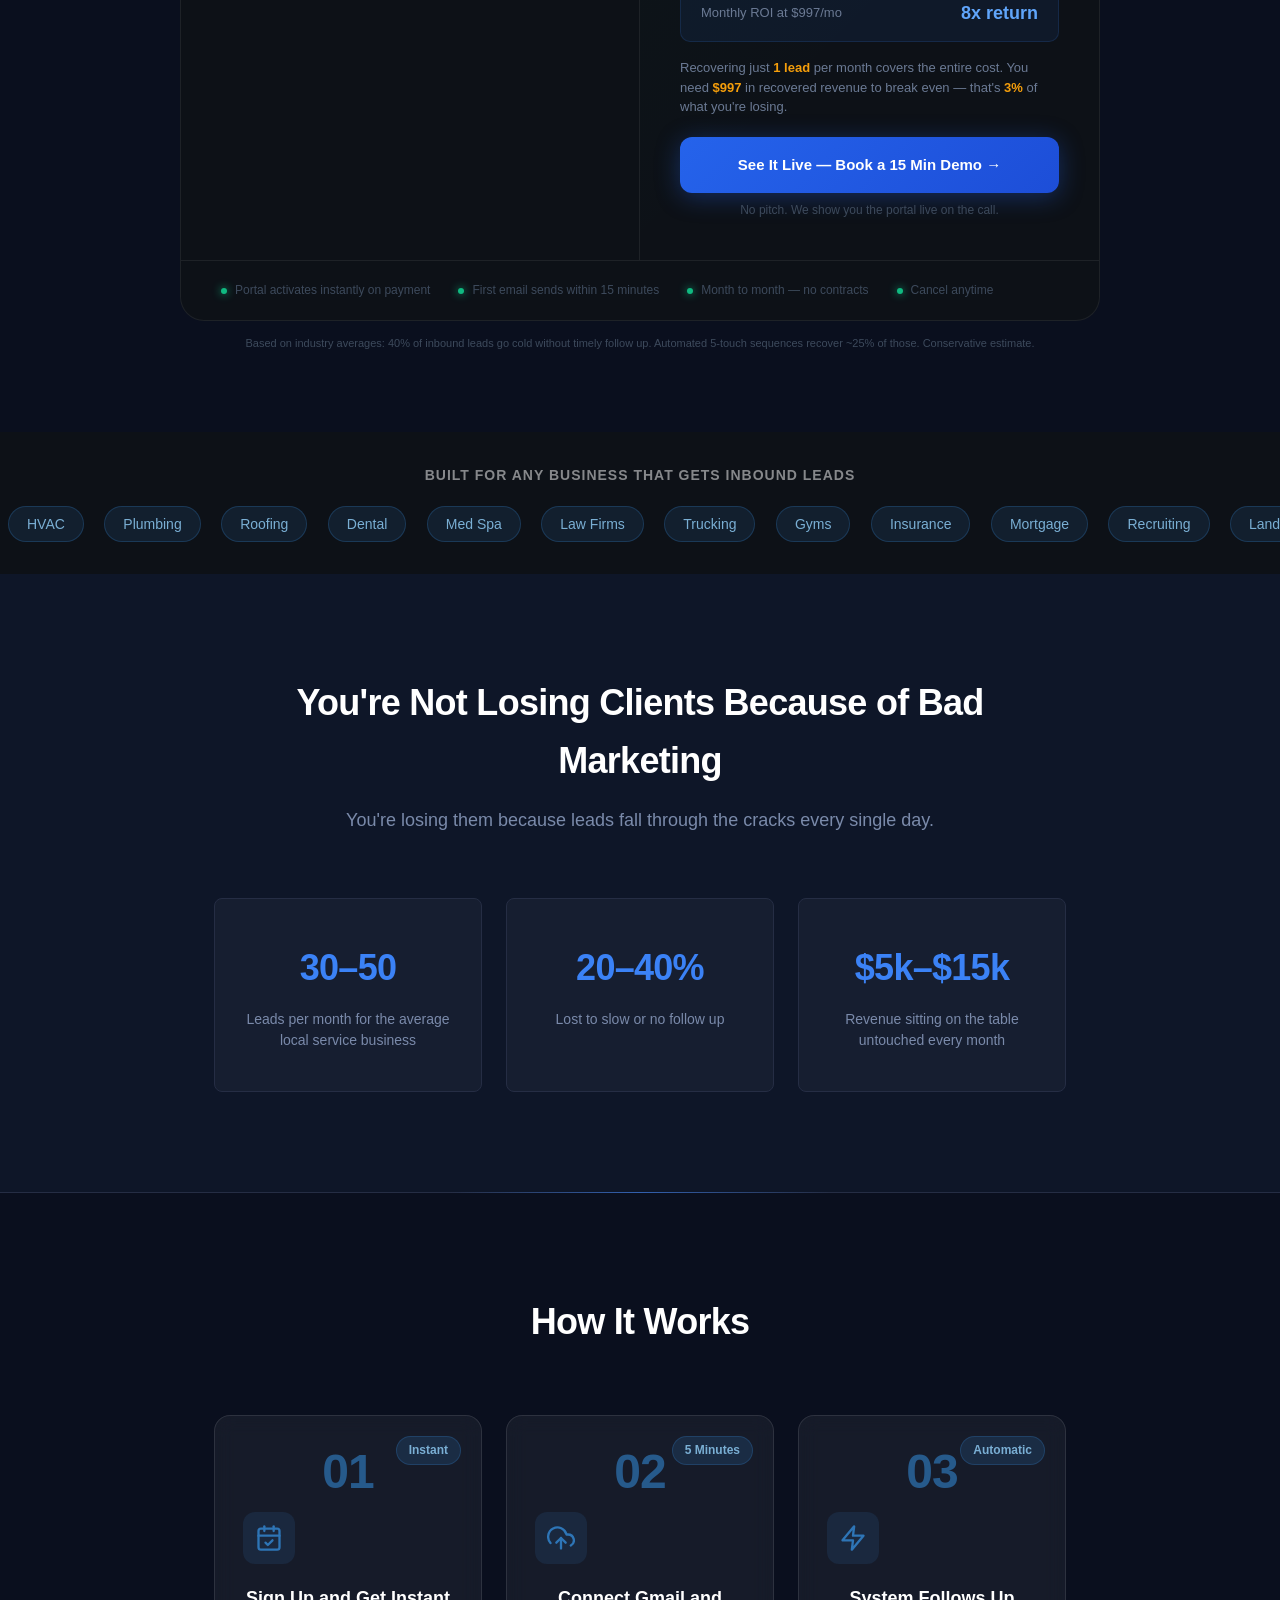
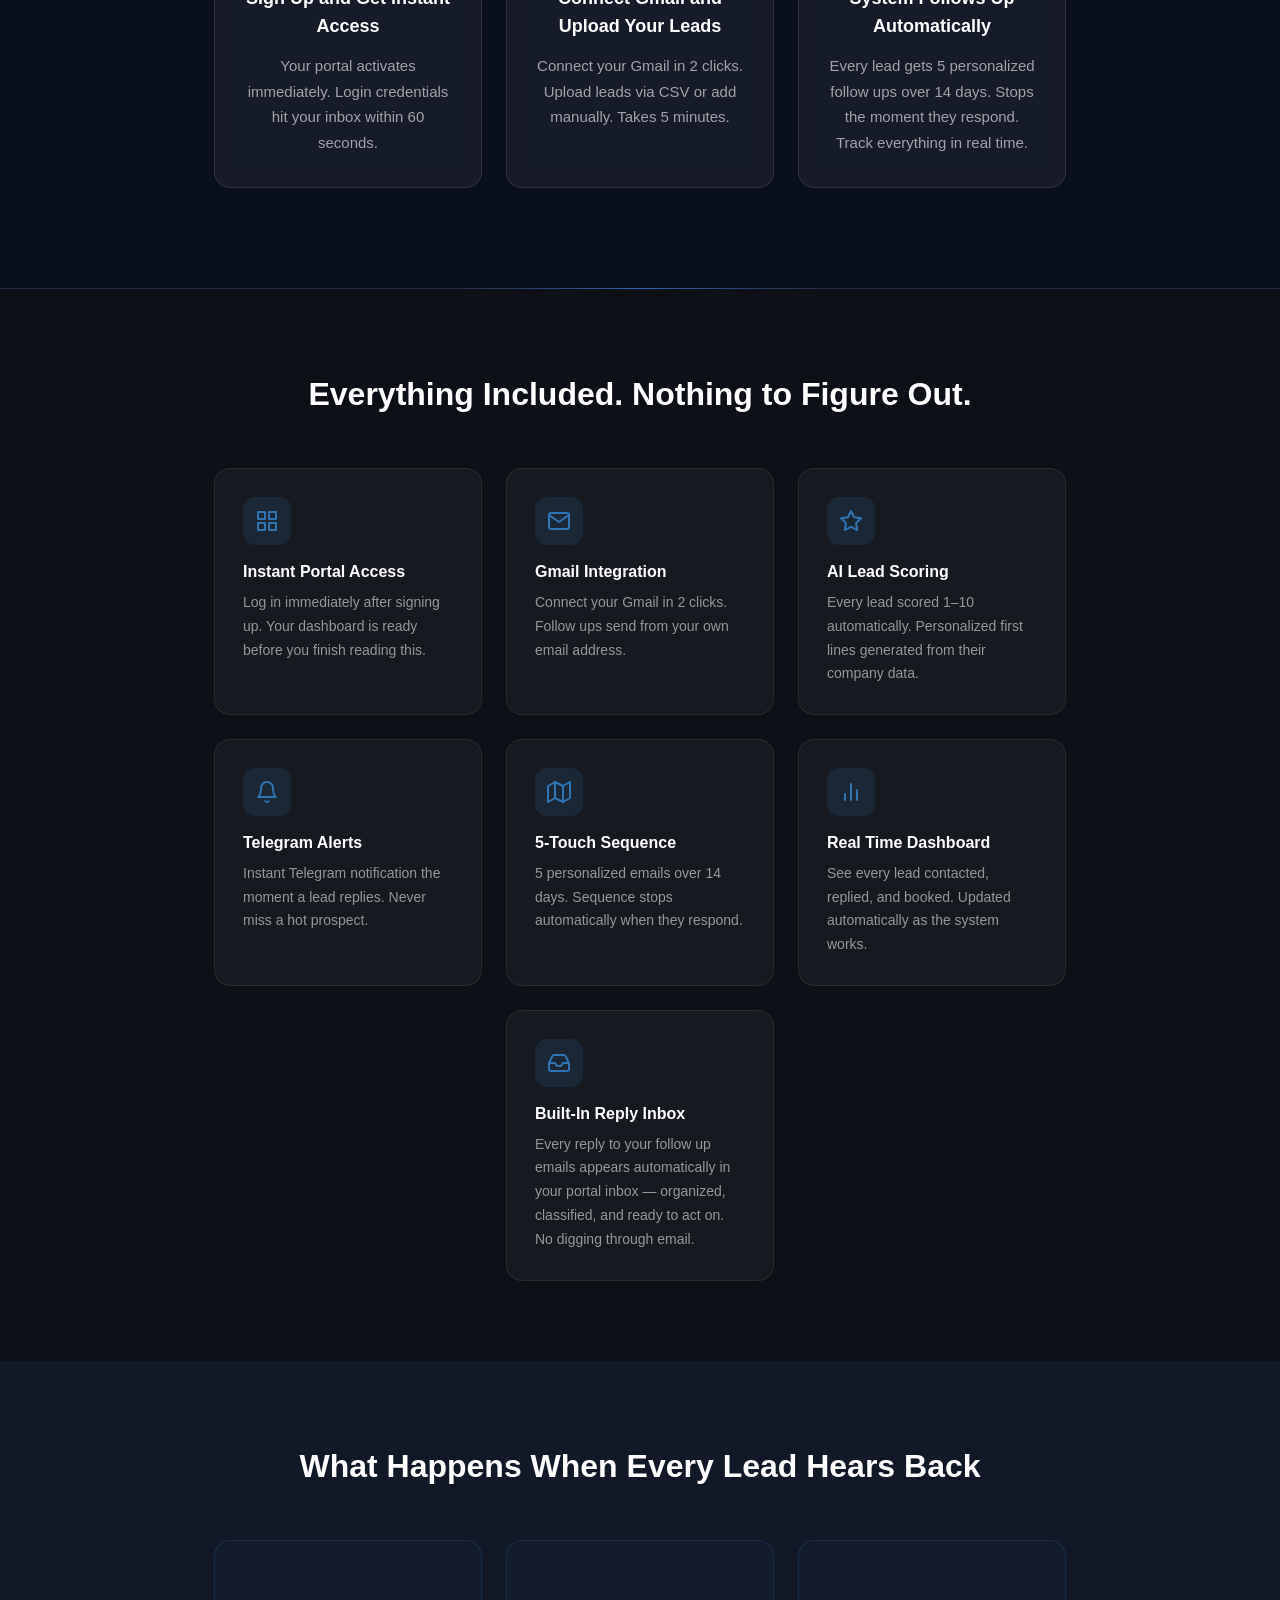
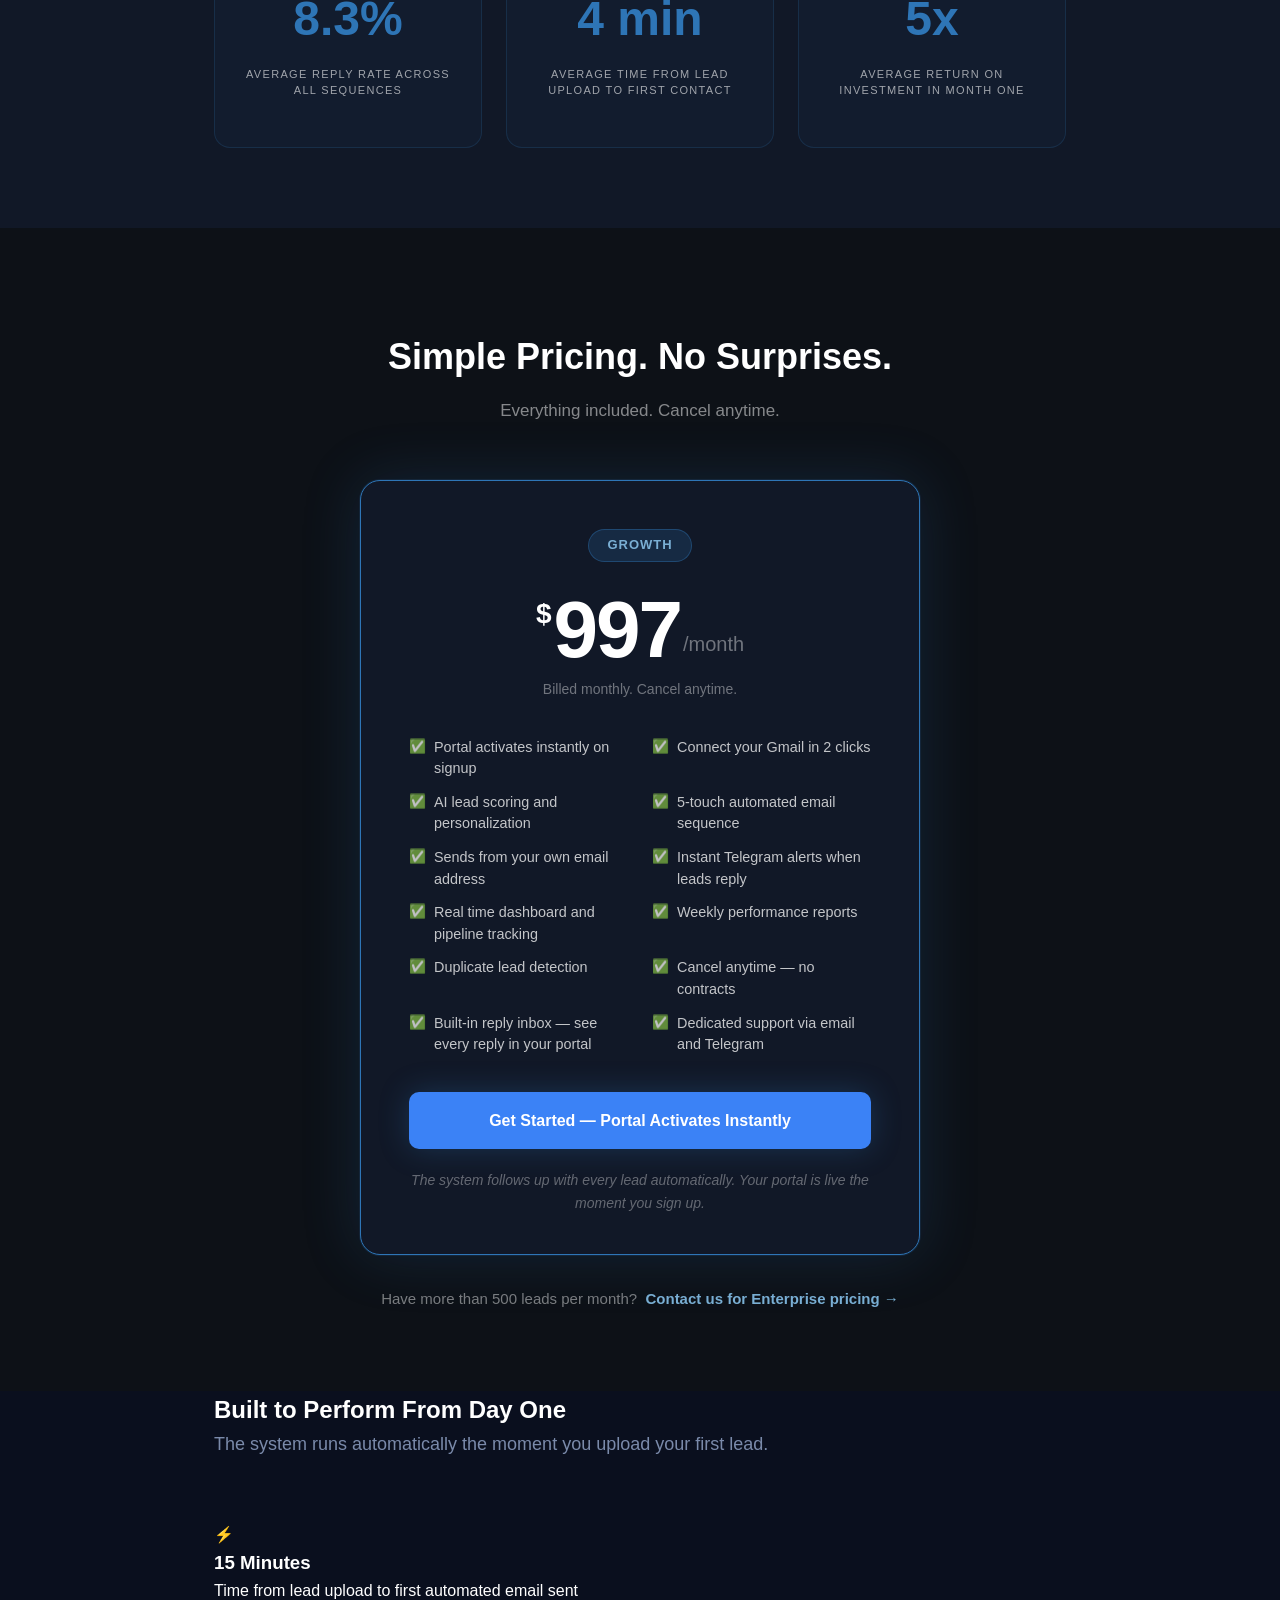
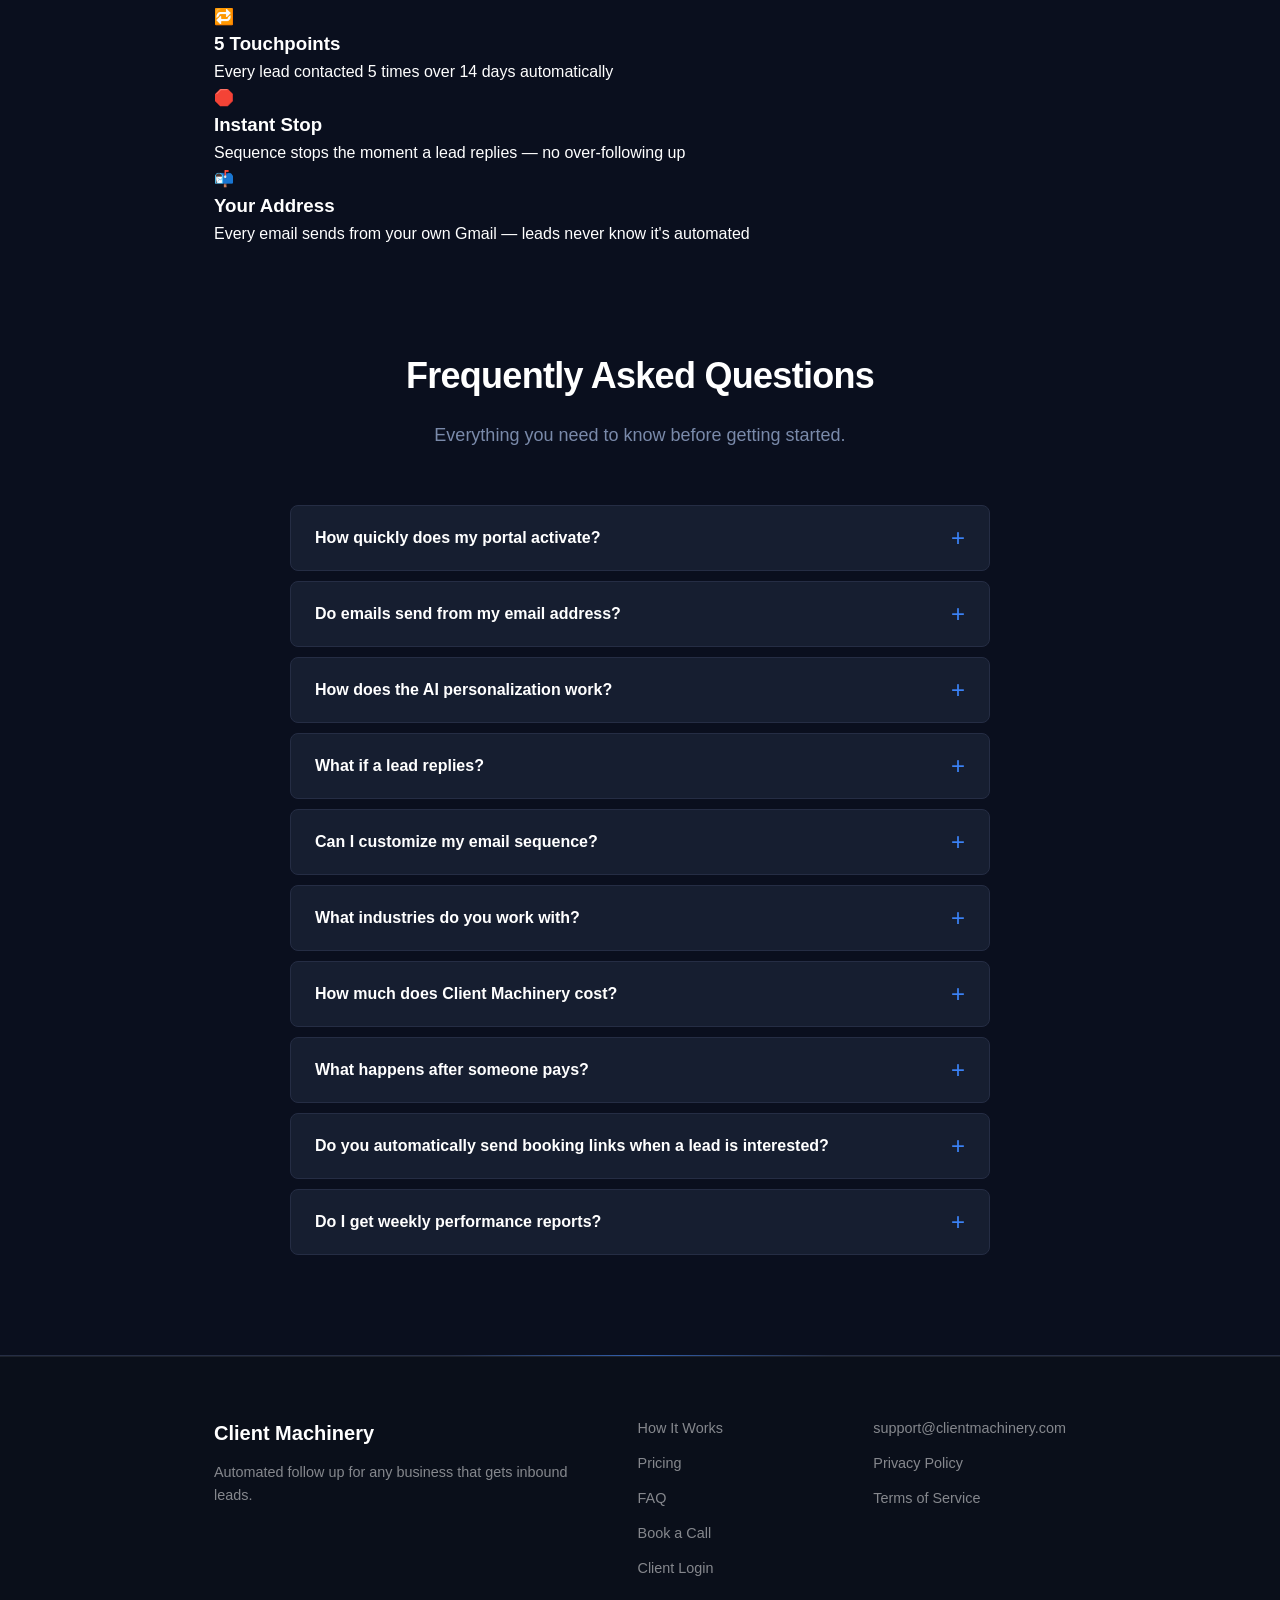
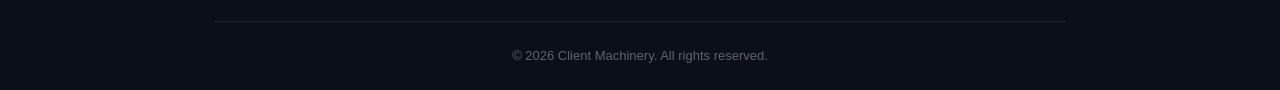
==== commit 93a69d53: "Fix homepage testimonials, stats, marquee, privacy link, FAQ — fix weekly report test" ====
--- a/index.html
+++ b/index.html
@@ -197,16 +197,16 @@
             </div>
             <div class="hero-counters">
                 <div class="hero-counter">
-                    <div class="counter-number" data-target="2847" id="ctr-leads">0</div>
-                    <div class="counter-label">Leads Followed Up</div>
+                    <div class="counter-number" data-target="15" id="ctr-leads">0</div>
+                    <div class="counter-label">Time to First Contact</div>
                 </div>
                 <div class="hero-counter">
-                    <div class="counter-number" id="ctr-rate">0%</div>
-                    <div class="counter-label">Average Reply Rate</div>
+                    <div class="counter-number">5 Emails</div>
+                    <div class="counter-label">Sent Per Lead Automatically</div>
                 </div>
                 <div class="hero-counter">
-                    <div class="counter-number" id="ctr-time">0 min</div>
-                    <div class="counter-label">Avg Time to First Contact</div>
+                    <div class="counter-number">14 Days</div>
+                    <div class="counter-label">Full Follow Up Sequence</div>
                 </div>
             </div>
         </div>
@@ -315,6 +315,10 @@
                 <span class="industry-pill">Mortgage</span>
                 <span class="industry-pill">Recruiting</span>
                 <span class="industry-pill">Landscaping</span>
+                <span class="industry-pill">Chiropractor</span>
+                <span class="industry-pill">Mortgage Broker</span>
+                <span class="industry-pill">Med Spa</span>
+                <span class="industry-pill">Personal Injury Law</span>
                 <span class="industry-pill">HVAC</span>
                 <span class="industry-pill">Plumbing</span>
                 <span class="industry-pill">Roofing</span>
@@ -327,6 +331,10 @@
                 <span class="industry-pill">Mortgage</span>
                 <span class="industry-pill">Recruiting</span>
                 <span class="industry-pill">Landscaping</span>
+                <span class="industry-pill">Chiropractor</span>
+                <span class="industry-pill">Mortgage Broker</span>
+                <span class="industry-pill">Med Spa</span>
+                <span class="industry-pill">Personal Injury Law</span>
             </div>
         </div>
     </section>
@@ -519,43 +527,33 @@
     </section>
 
     <!-- Social Proof -->
-    <section class="testimonials">
-        <div class="container">
-            <h2>Results From Businesses Using Our Lead Follow Up System</h2>
-            <p class="section-sub">Local service businesses recovering revenue they were already leaving on the table.</p>
-            <div class="testimonial-grid">
-                <div class="testimonial">
-                    <p class="testimonial-quote">"We were losing 30-40% of our inbound leads to slow follow up. Client Machinery set up the system in 2 days. First week we recovered 6 leads worth $8,400."</p>
-                    <div class="testimonial-author">
-                        <div class="testimonial-avatar">MR</div>
-                        <div>
-                            <p class="testimonial-name">Marcus R.</p>
-                            <p class="testimonial-biz">Owner, Ridgeline HVAC — Atlanta, GA</p>
-                        </div>
-                    </div>
-                </div>
-                <div class="testimonial">
-                    <p class="testimonial-quote">"I was skeptical but the results were immediate. 14 booked jobs in the first month from leads we would have lost. Close rate went from 18% to 31%."</p>
-                    <div class="testimonial-author">
-                        <div class="testimonial-avatar">DW</div>
-                        <div>
-                            <p class="testimonial-name">Derek W.</p>
-                            <p class="testimonial-biz">Owner, Westside Plumbing — Dallas, TX</p>
-                        </div>
-                    </div>
-                </div>
-                <div class="testimonial">
-                    <p class="testimonial-quote">"Best investment I made this year. The automated follow up runs 24/7. I just show up to the estimates."</p>
-                    <div class="testimonial-author">
-                        <div class="testimonial-avatar">TN</div>
-                        <div>
-                            <p class="testimonial-name">Tony N.</p>
-                            <p class="testimonial-biz">Owner, Northstar Roofing — Phoenix, AZ</p>
-                        </div>
-                    </div>
-                </div>
-            </div>
-        </div>
+    <section class="results-proof fade-in-section">
+      <div class="container">
+        <h2>Built to Perform From Day One</h2>
+        <p class="section-sub">The system runs automatically the moment you upload your first lead.</p>
+        <div class="proof-grid">
+          <div class="proof-card">
+            <div class="proof-icon">⚡</div>
+            <h3>15 Minutes</h3>
+            <p>Time from lead upload to first automated email sent</p>
+          </div>
+          <div class="proof-card">
+            <div class="proof-icon">🔁</div>
+            <h3>5 Touchpoints</h3>
+            <p>Every lead contacted 5 times over 14 days automatically</p>
+          </div>
+          <div class="proof-card">
+            <div class="proof-icon">🛑</div>
+            <h3>Instant Stop</h3>
+            <p>Sequence stops the moment a lead replies — no over-following up</p>
+          </div>
+          <div class="proof-card">
+            <div class="proof-icon">📬</div>
+            <h3>Your Address</h3>
+            <p>Every email sends from your own Gmail — leads never know it's automated</p>
+          </div>
+        </div>
+      </div>
     </section>
 
     <!-- FAQ -->
@@ -642,6 +640,26 @@
                     </button>
                     <div class="faq-answer">
                         <p>Your portal activates instantly. You receive login credentials by email immediately. Upload your leads and the automated follow up sequence starts within minutes.</p>
+                    </div>
+                </div>
+
+                <div class="faq-item">
+                    <button class="faq-question" aria-expanded="false">
+                        Do you automatically send booking links when a lead is interested?
+                        <span class="faq-icon">+</span>
+                    </button>
+                    <div class="faq-answer">
+                        <p>Yes. Add your Calendly link in your portal settings. When a lead replies and is classified as Interested or Meeting Ready the system automatically sends them your booking link so they can schedule directly.</p>
+                    </div>
+                </div>
+
+                <div class="faq-item">
+                    <button class="faq-question" aria-expanded="false">
+                        Do I get weekly performance reports?
+                        <span class="faq-icon">+</span>
+                    </button>
+                    <div class="faq-answer">
+                        <p>Yes. Every Monday morning you receive an automatic email showing leads contacted, replies received, interested leads, and calls booked for the past week.</p>
                     </div>
                 </div>
 
@@ -687,7 +705,7 @@
                 </div>
                 <div class="footer-contact">
                     <a href="mailto:support@clientmachinery.com">support@clientmachinery.com</a>
-                    <a href="/privacy">Privacy Policy</a>
+                    <a href="/privacy-policy">Privacy Policy</a>
                     <a href="/terms">Terms of Service</a>
                 </div>
             </div>
@@ -769,7 +787,7 @@
             var leadsEl = document.getElementById('ctr-leads');
             var rateEl = document.getElementById('ctr-rate');
             var timeEl = document.getElementById('ctr-time');
-            if (leadsEl) animateCounter(leadsEl, 2847, '', 1500);
+            if (leadsEl) animateCounter(leadsEl, 15, ' min', 1000);
             if (rateEl) {
                 var r = 0, target = 8.3, dur = 1500;
                 var inc = target / (dur / 16);
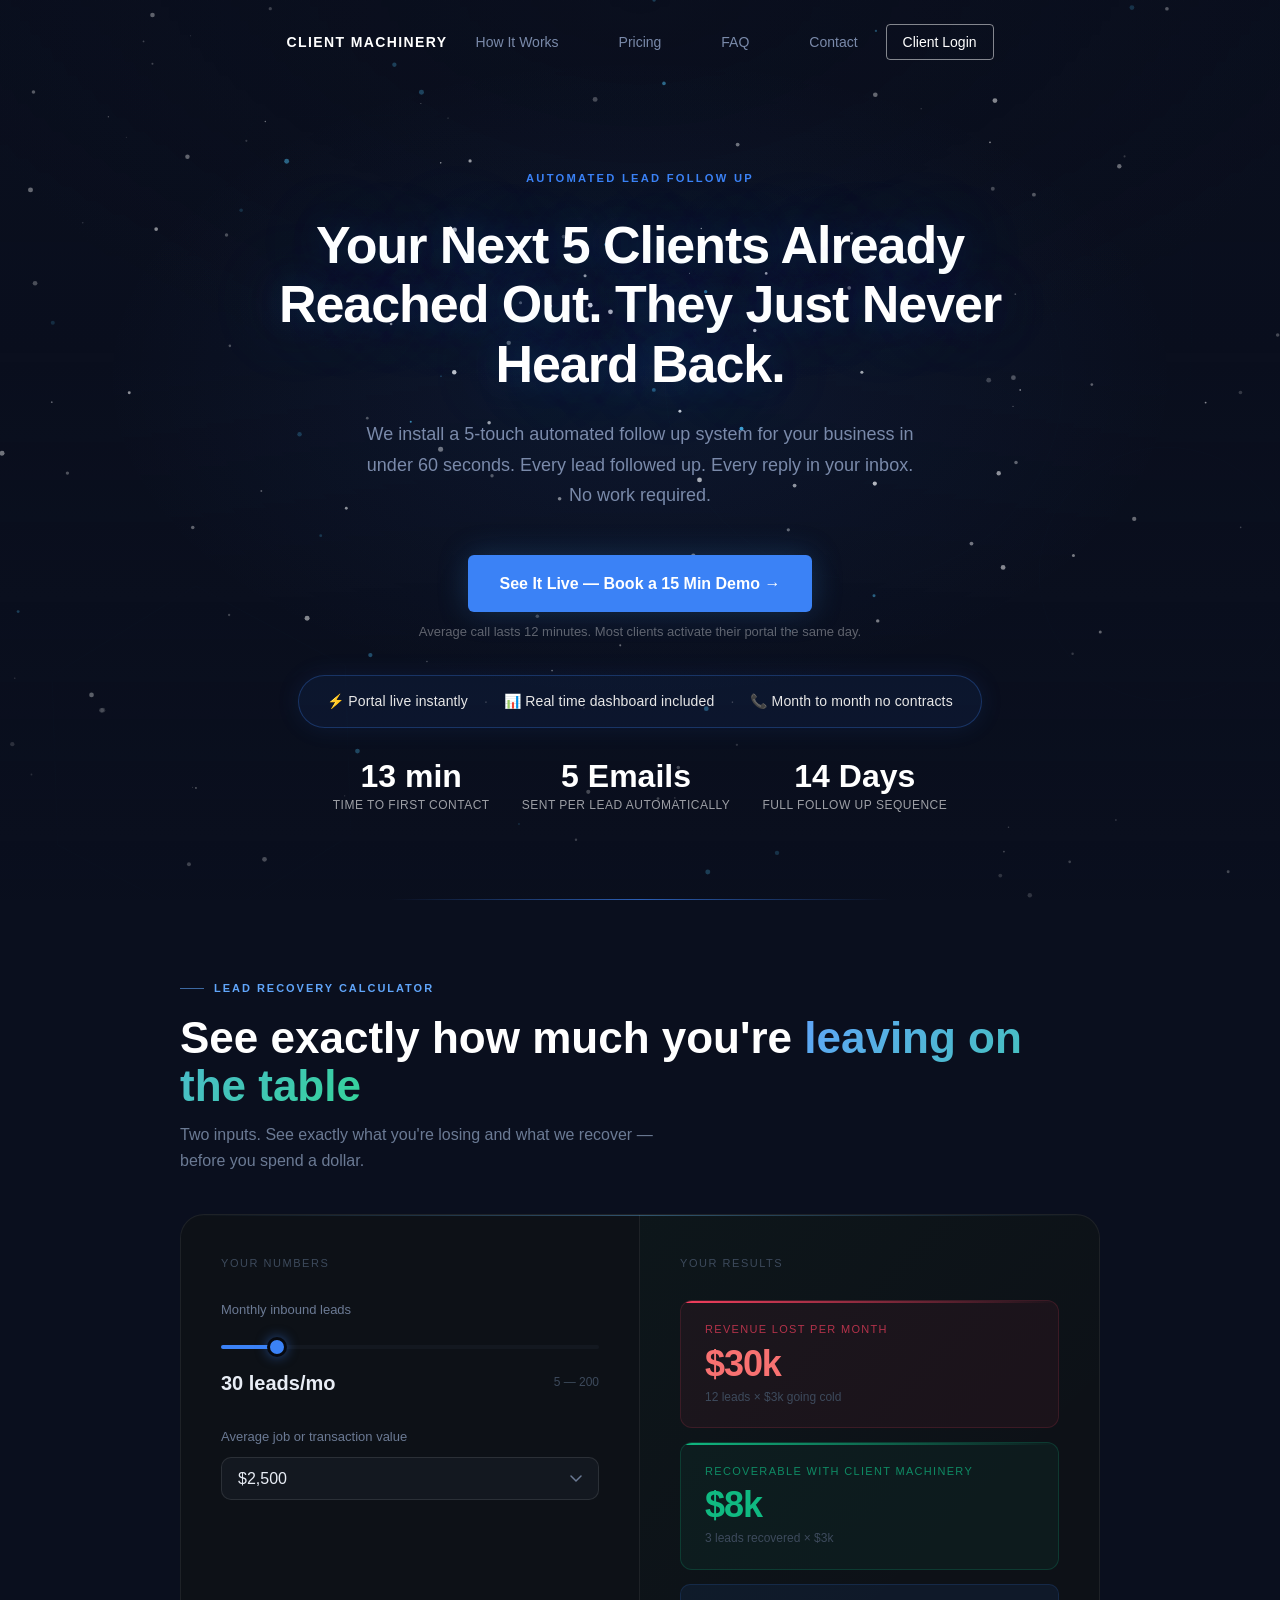
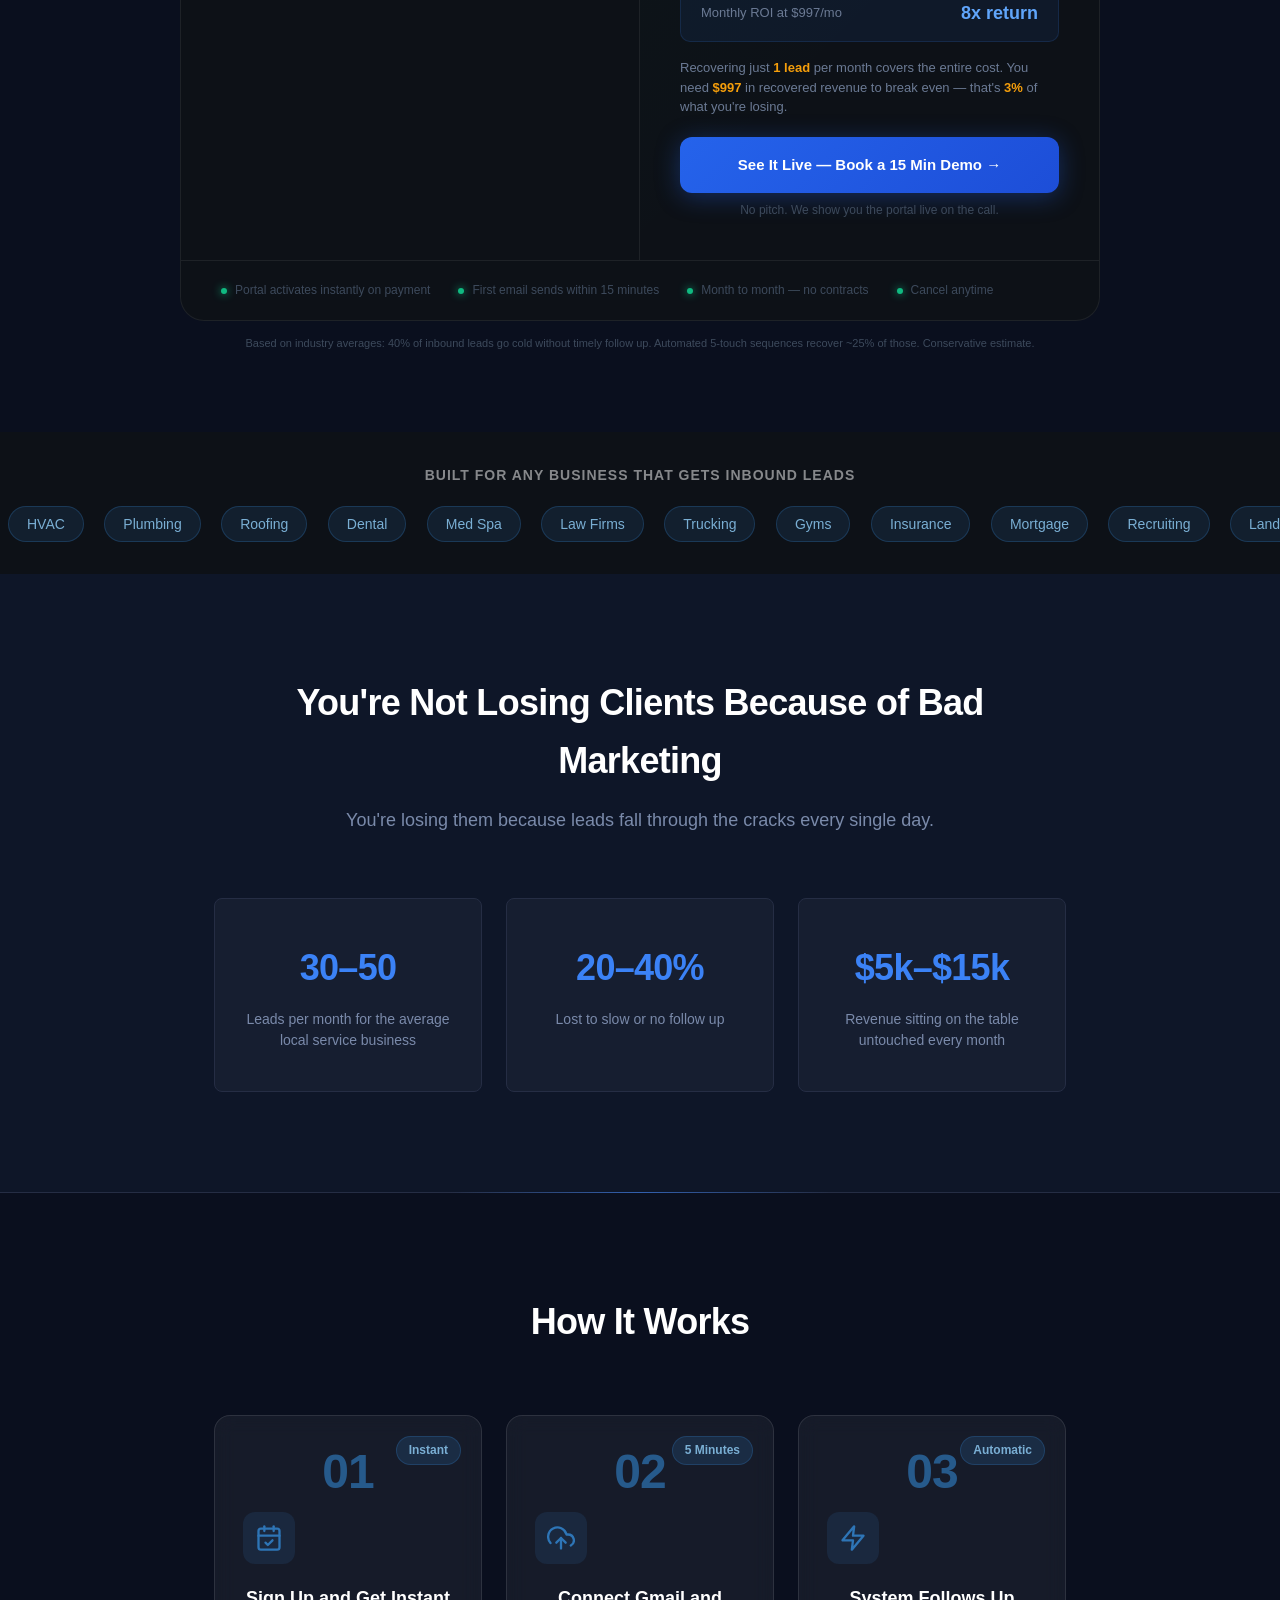
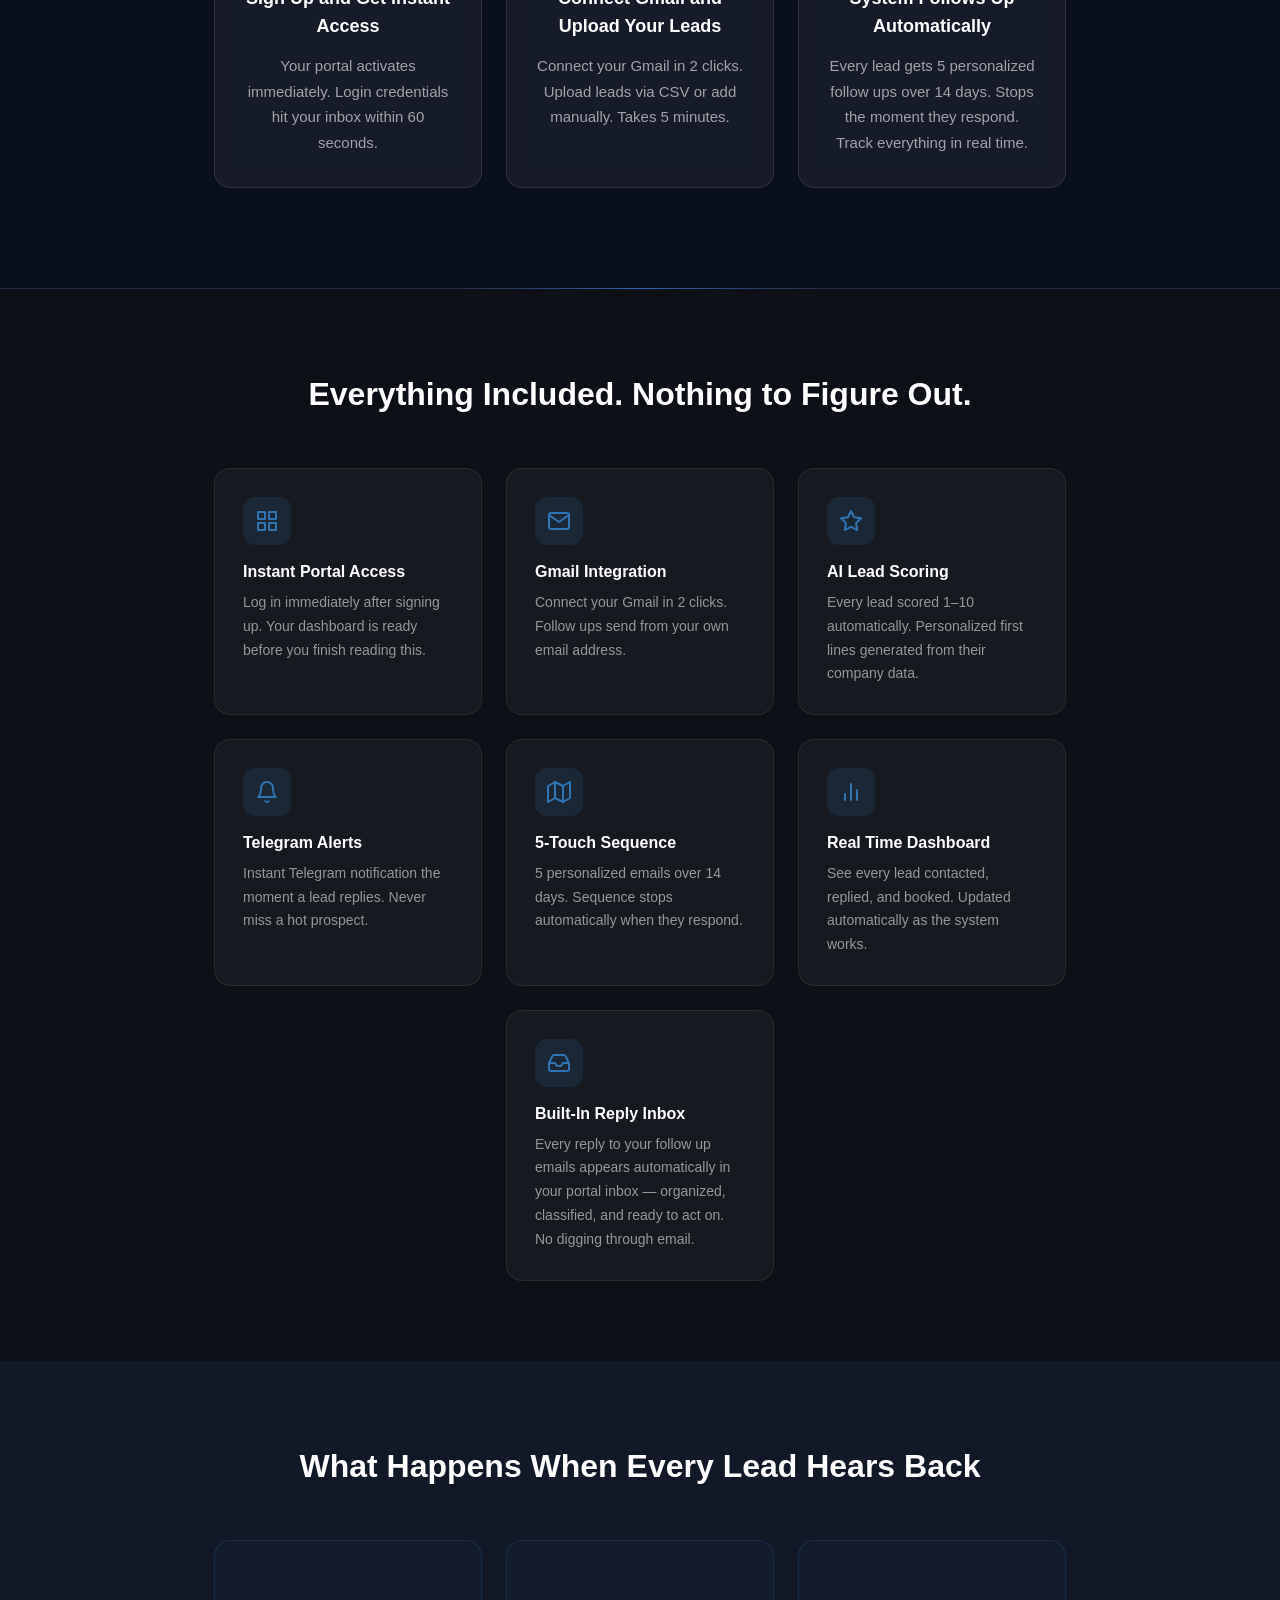
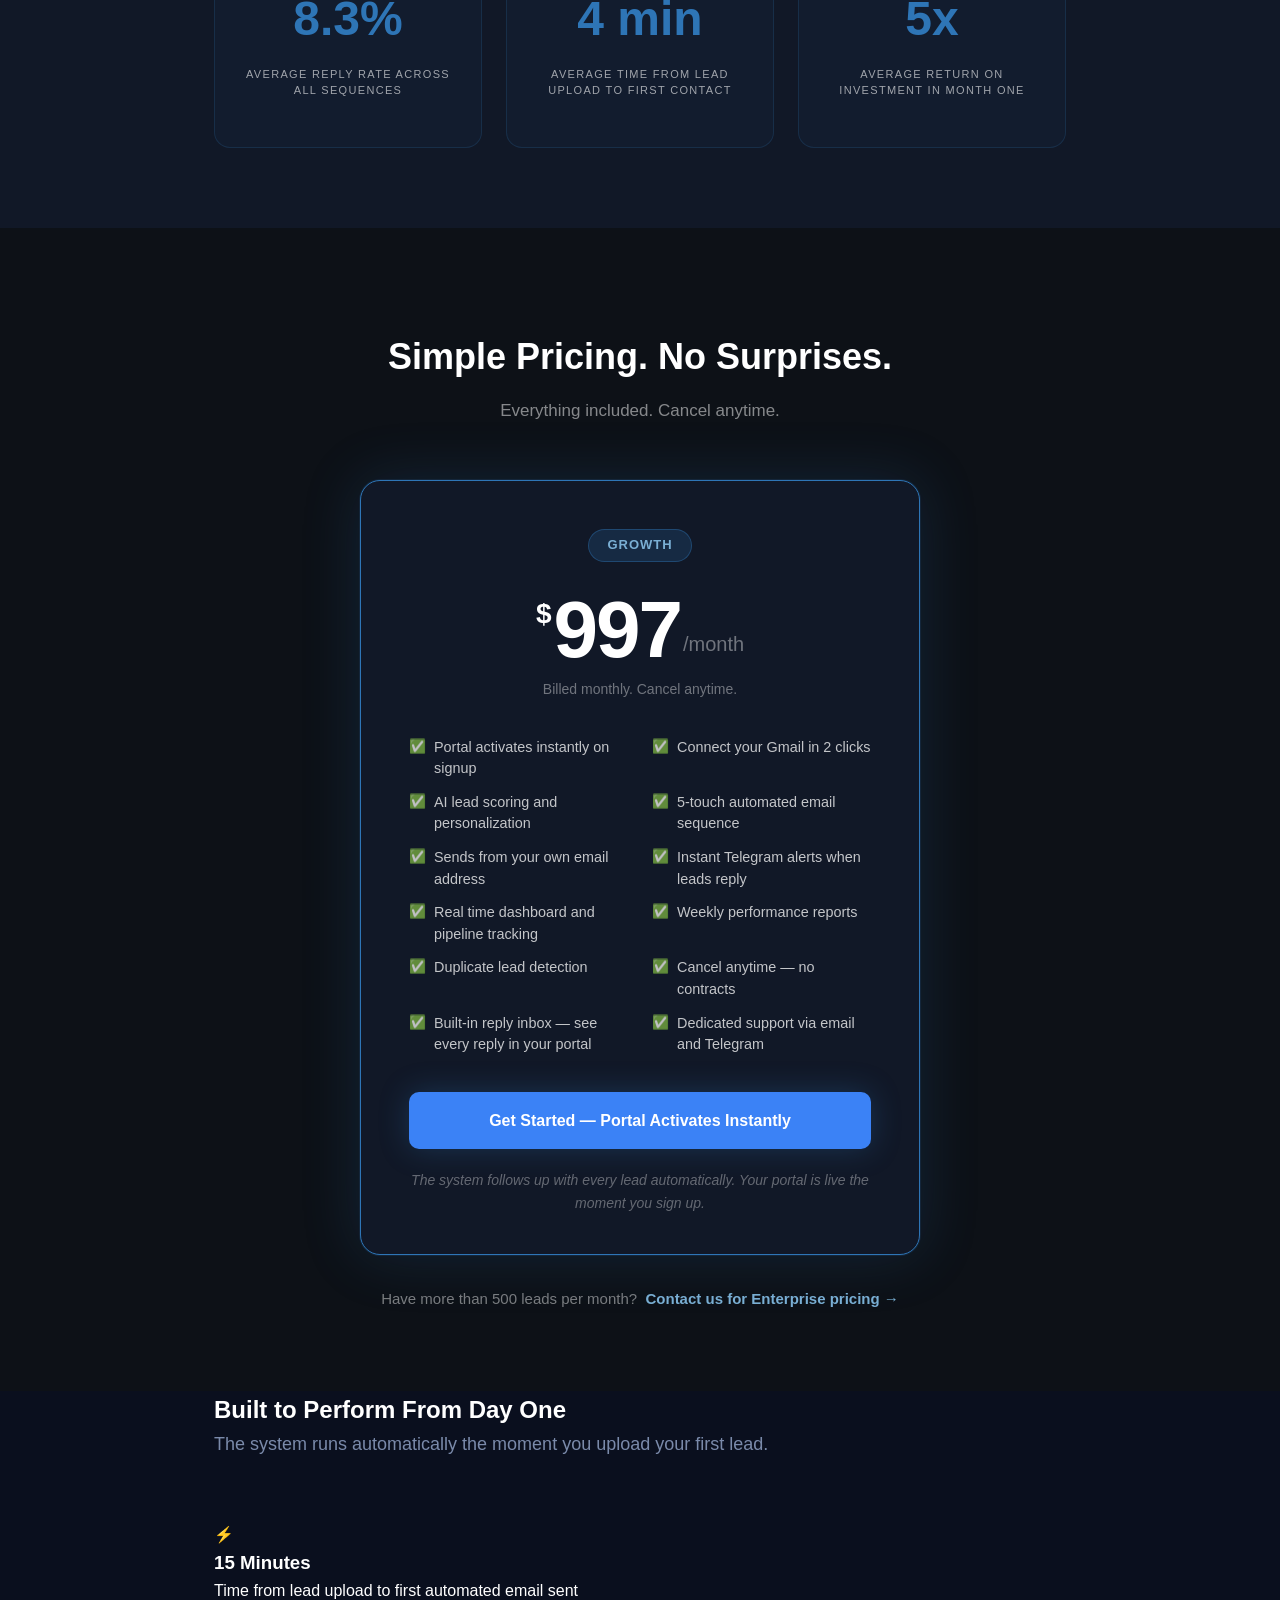
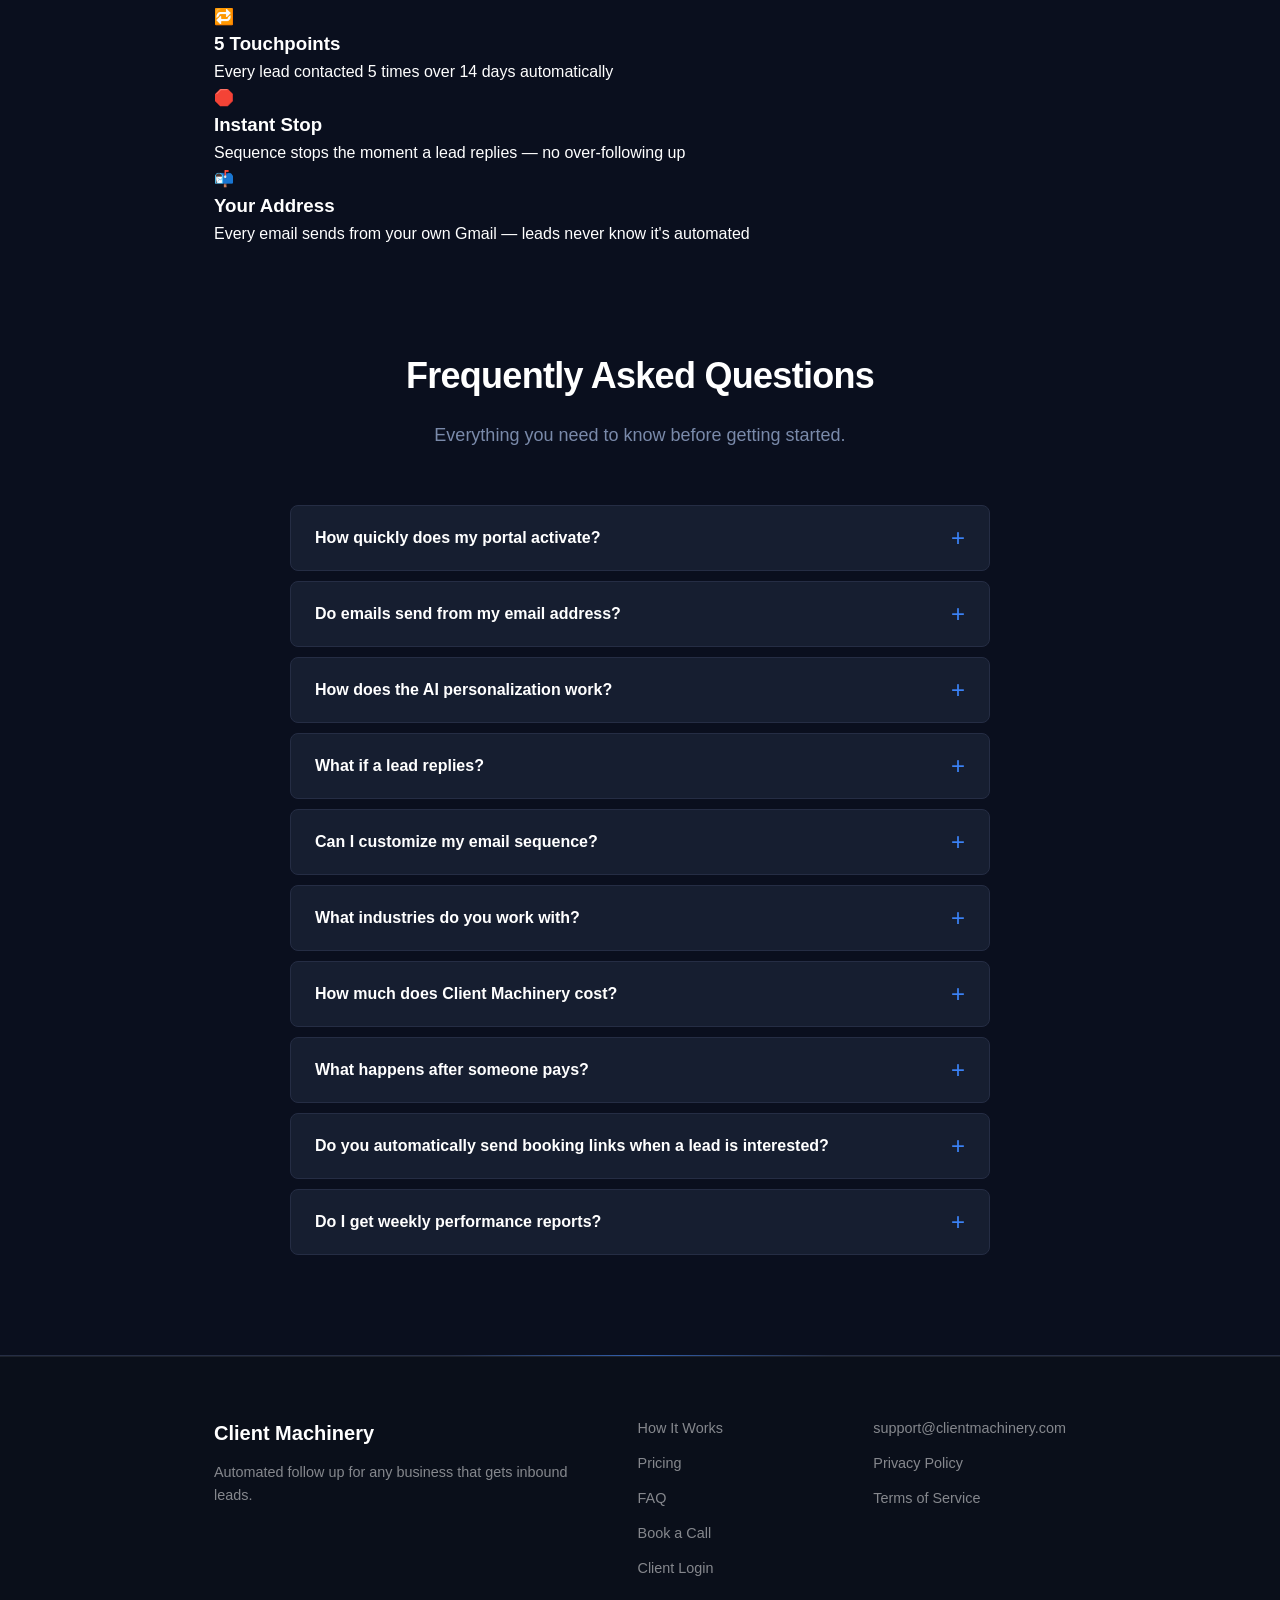
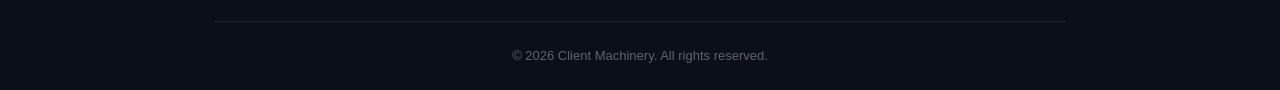
==== commit ac60b9da: "commit" ====
--- a/index.html
+++ b/index.html
@@ -705,7 +705,7 @@
                 </div>
                 <div class="footer-contact">
                     <a href="mailto:support@clientmachinery.com">support@clientmachinery.com</a>
-                    <a href="/privacy-policy">Privacy Policy</a>
+                    <a href="/privacy">Privacy Policy</a>
                     <a href="/terms">Terms of Service</a>
                 </div>
             </div>
